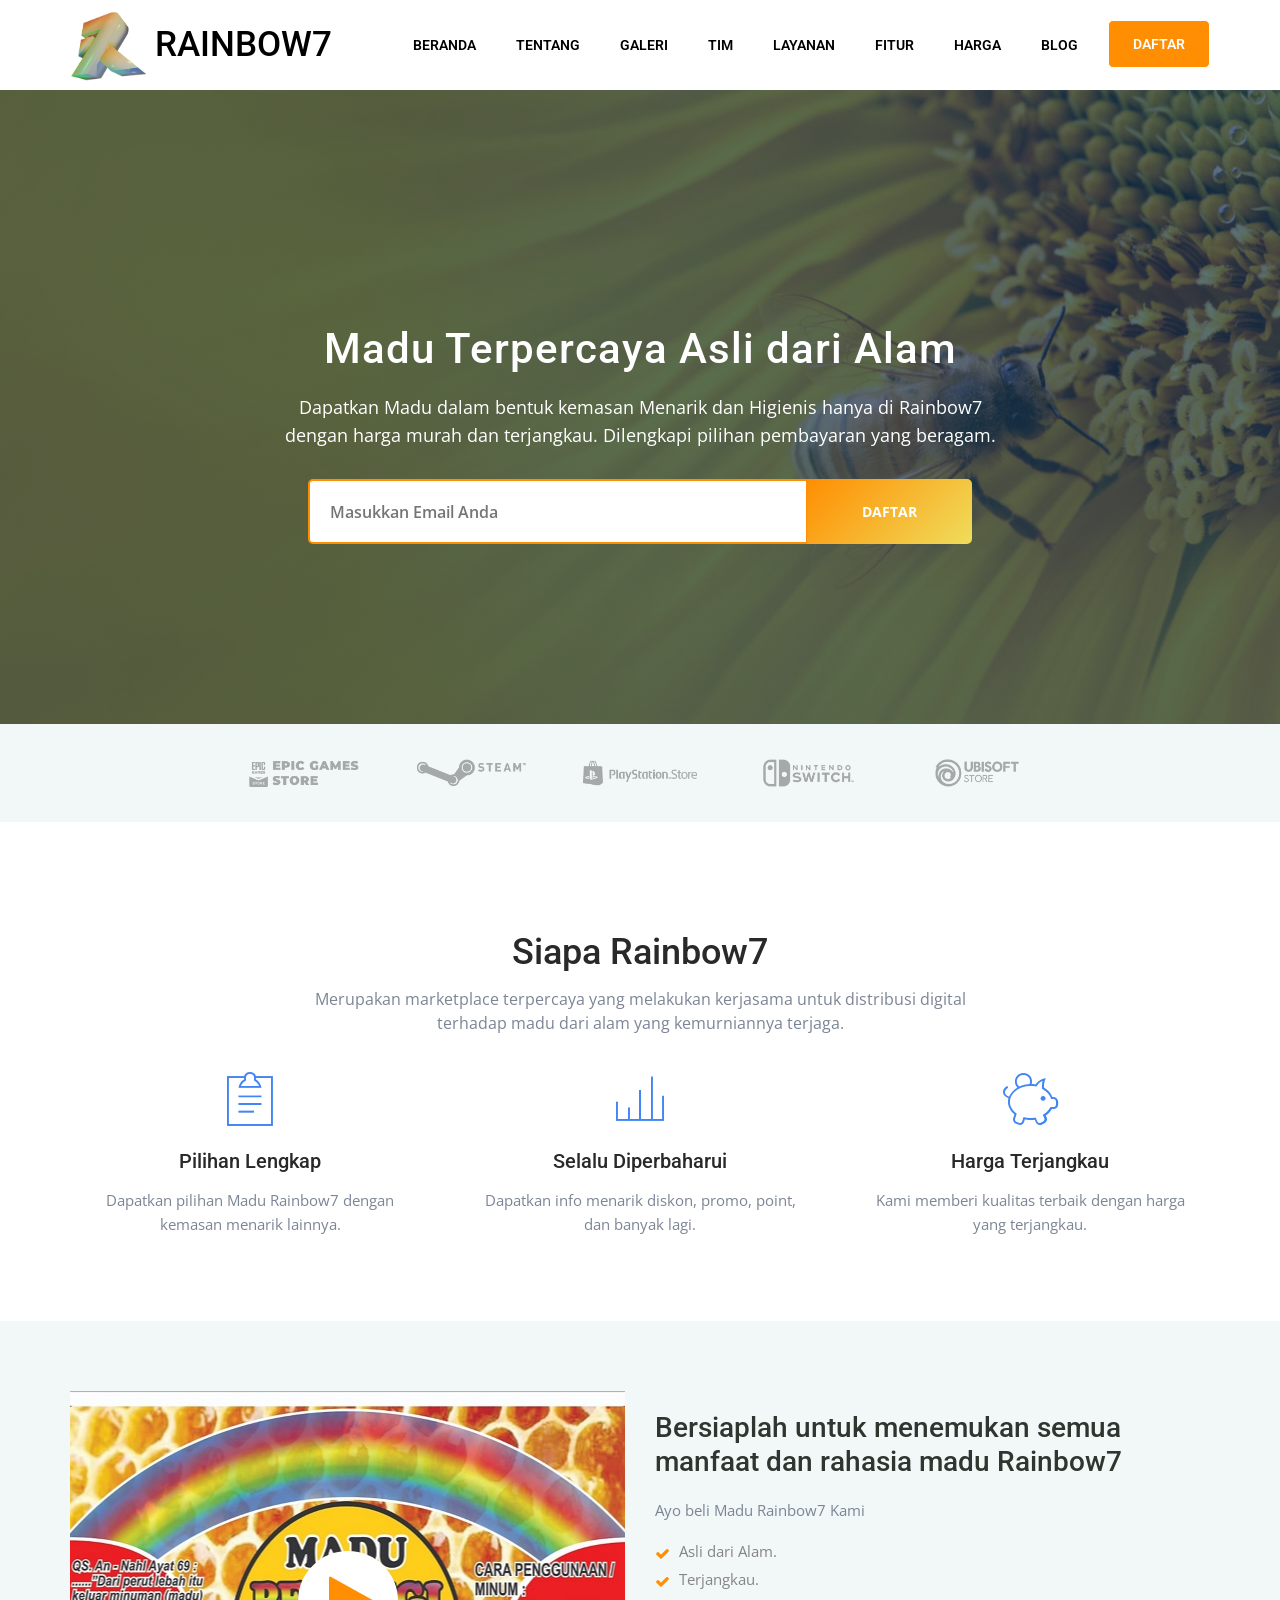
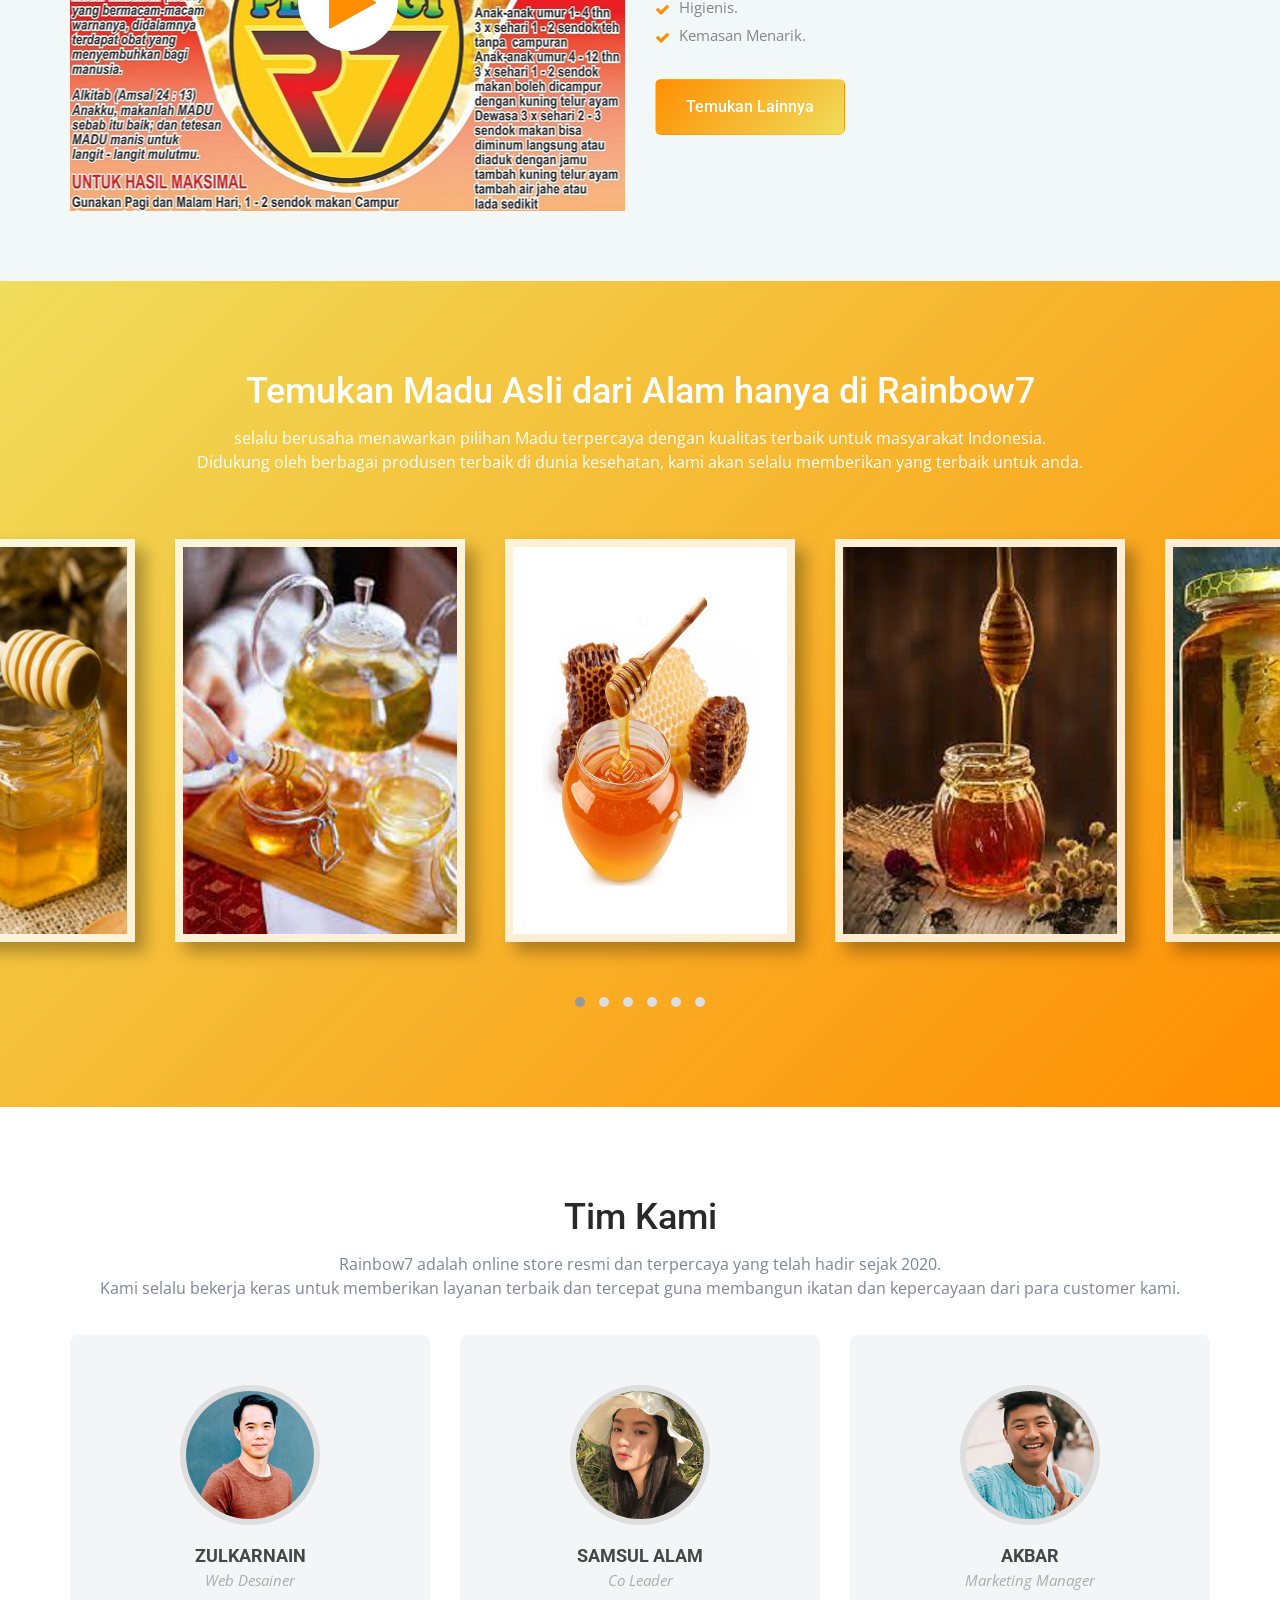
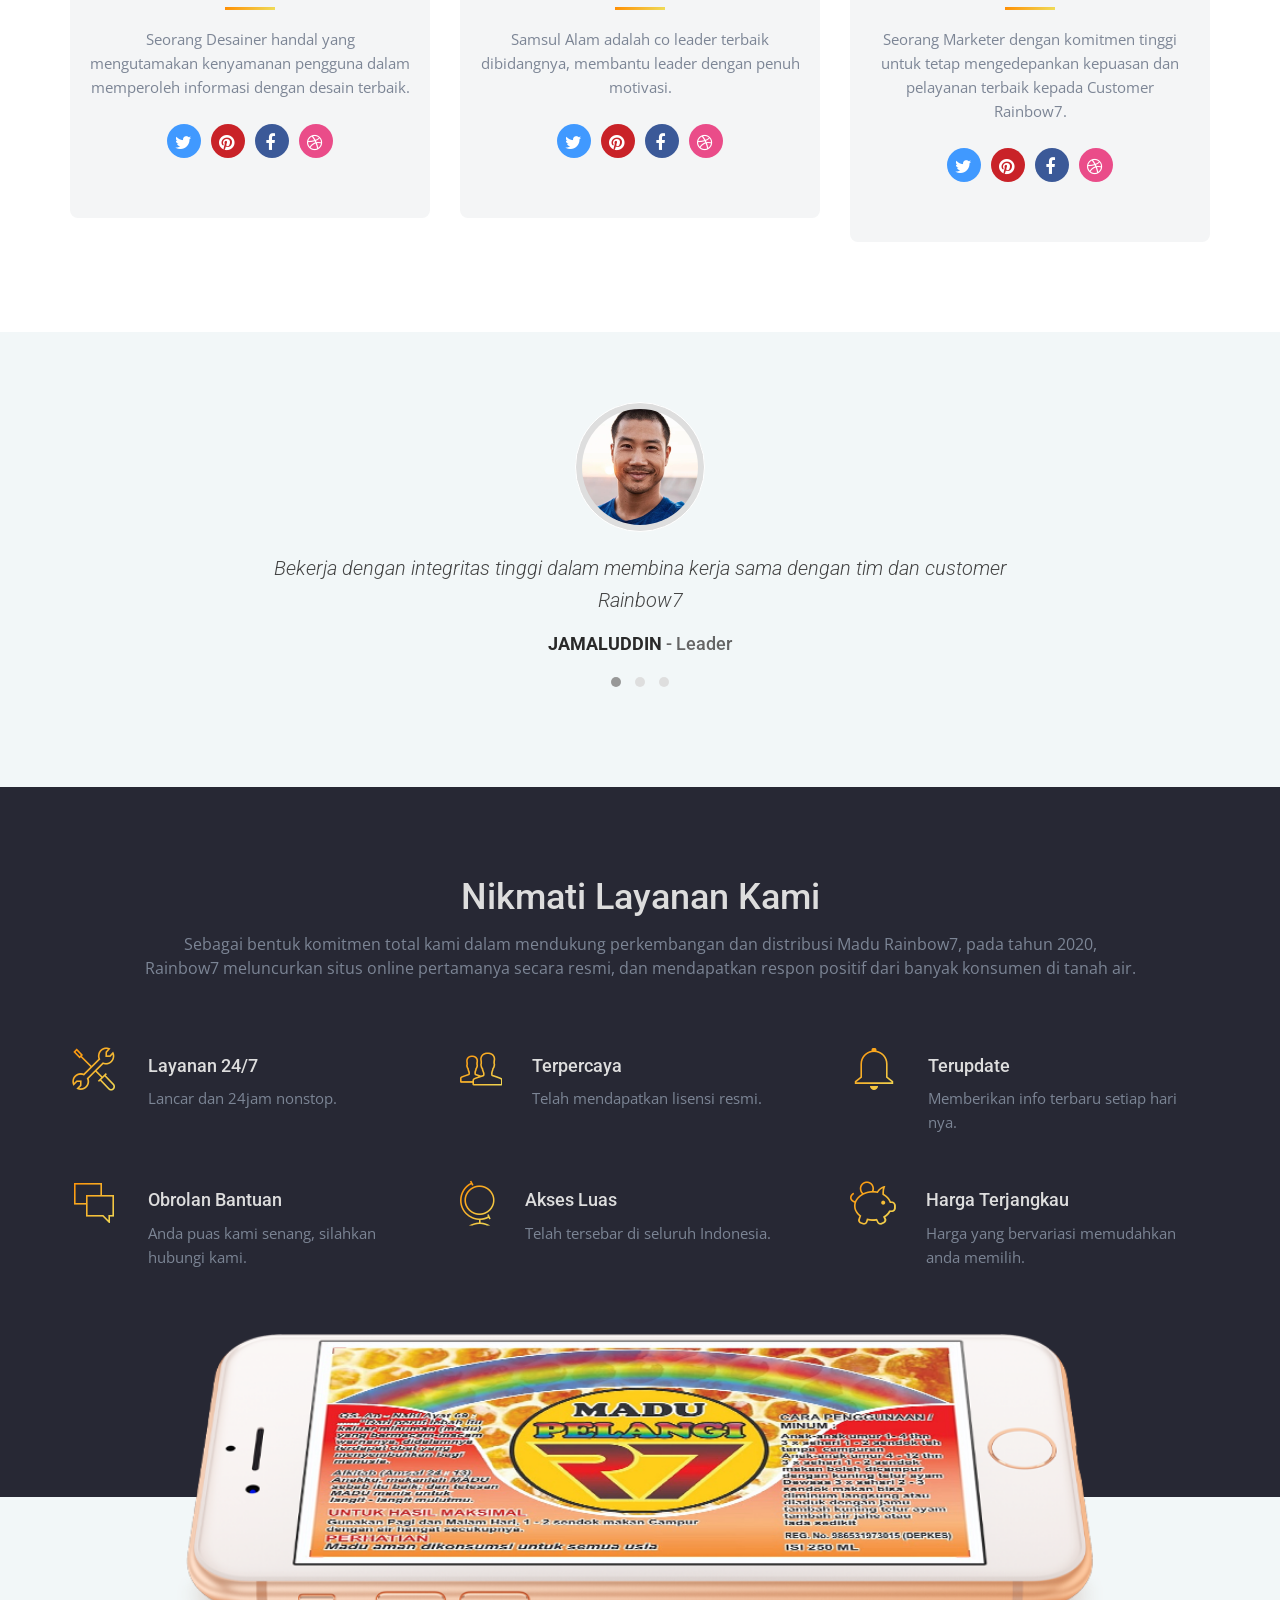
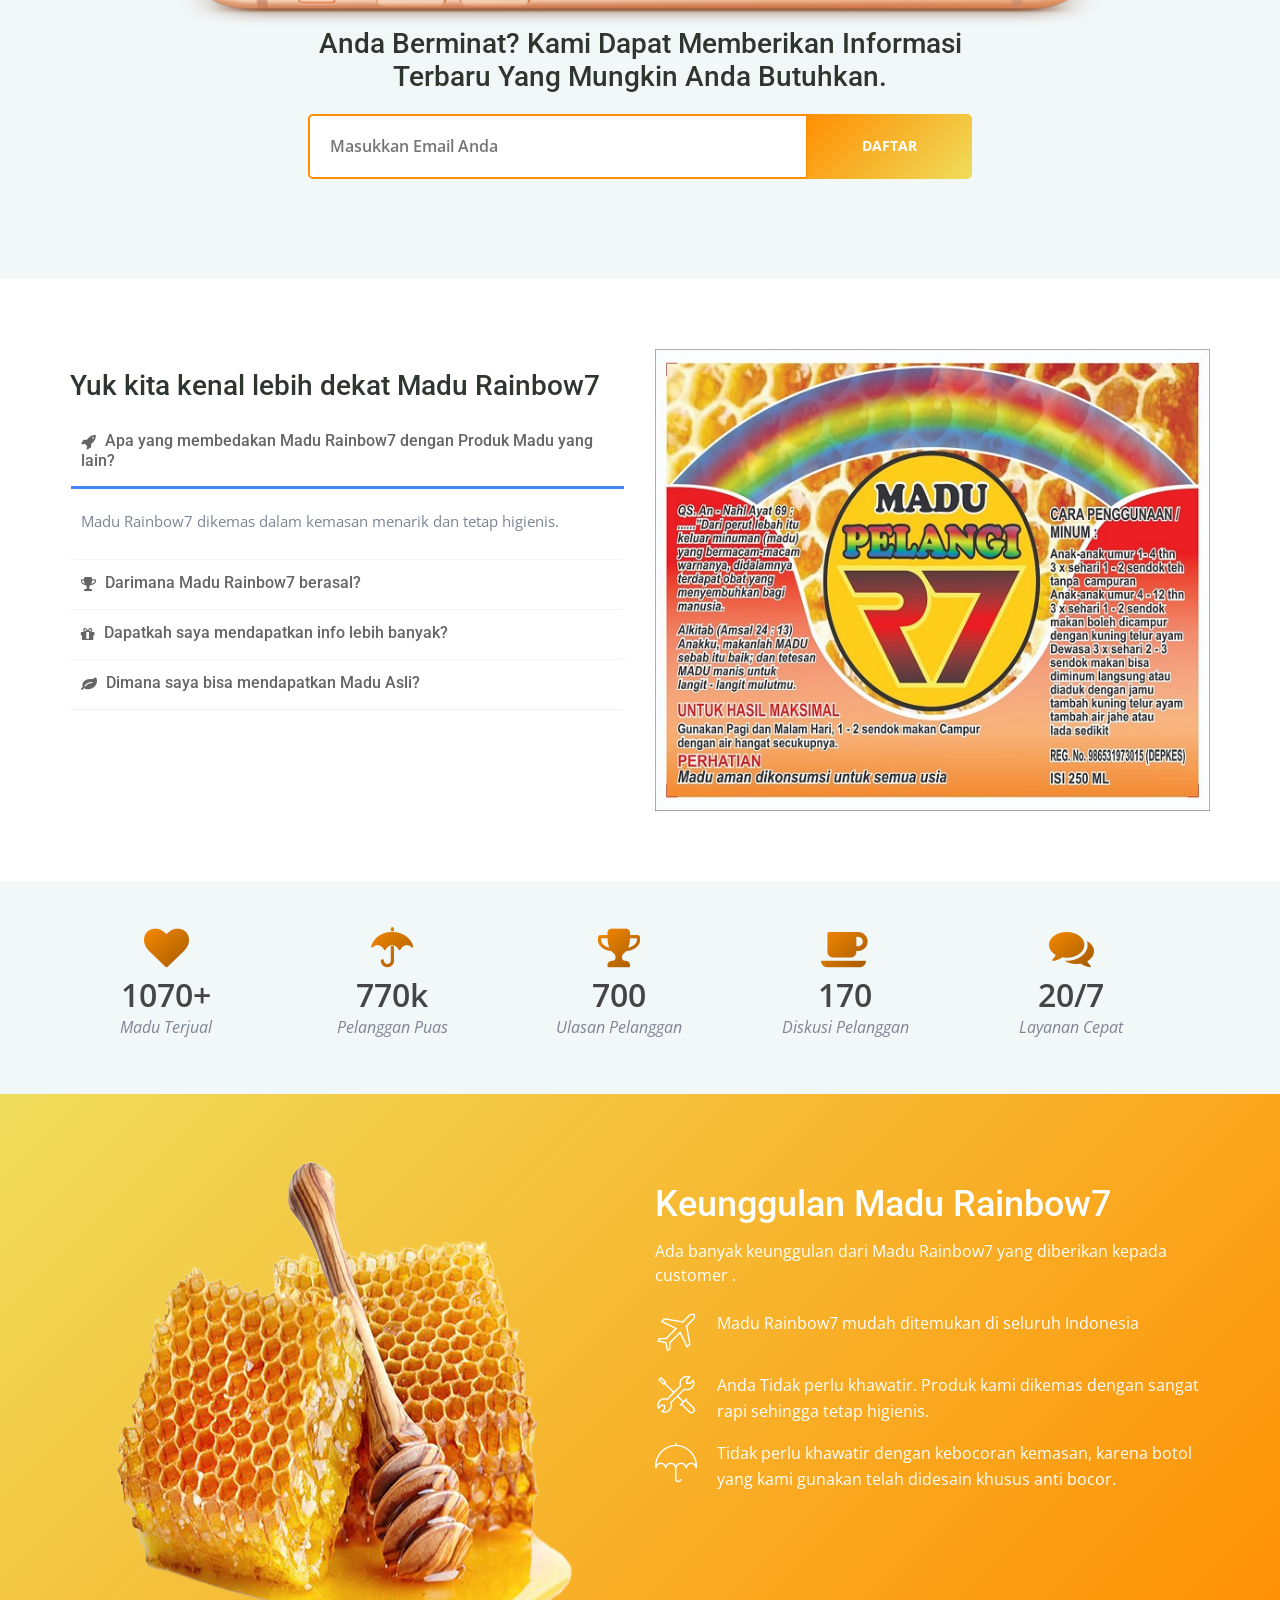
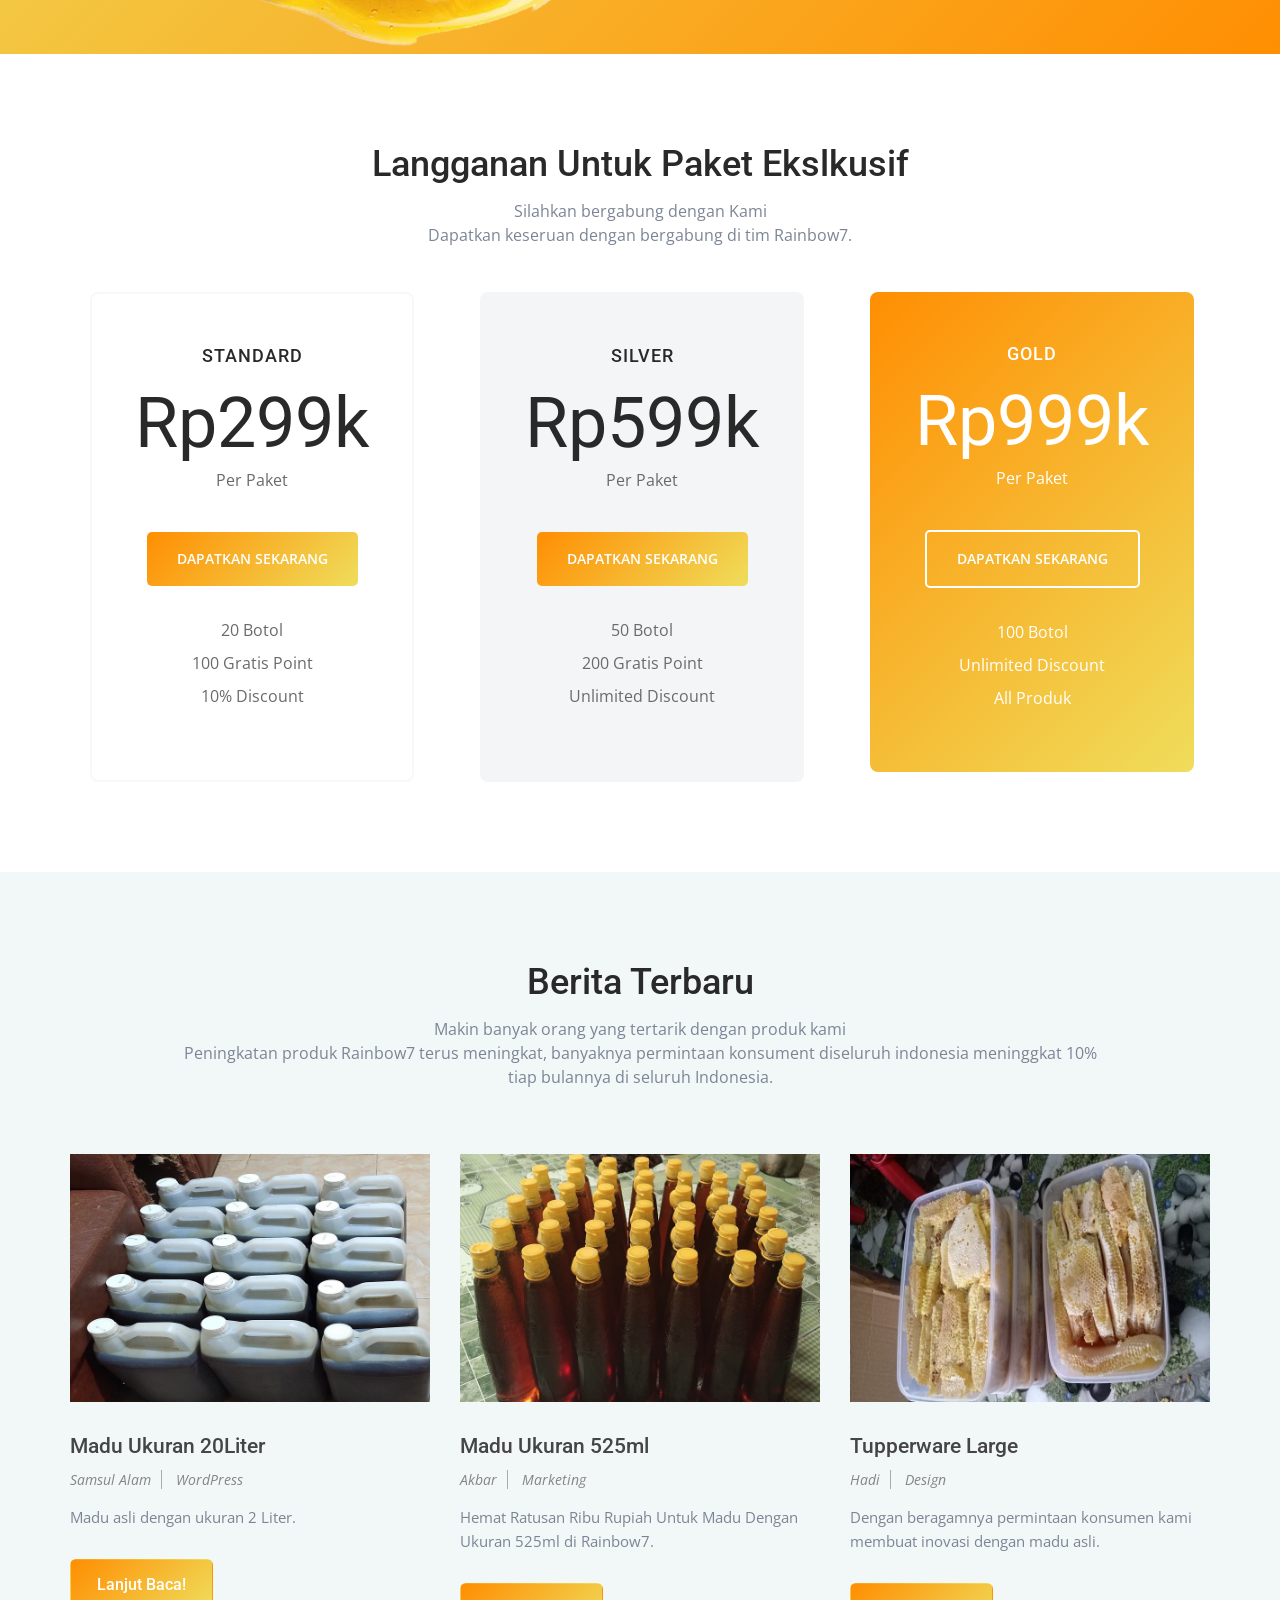
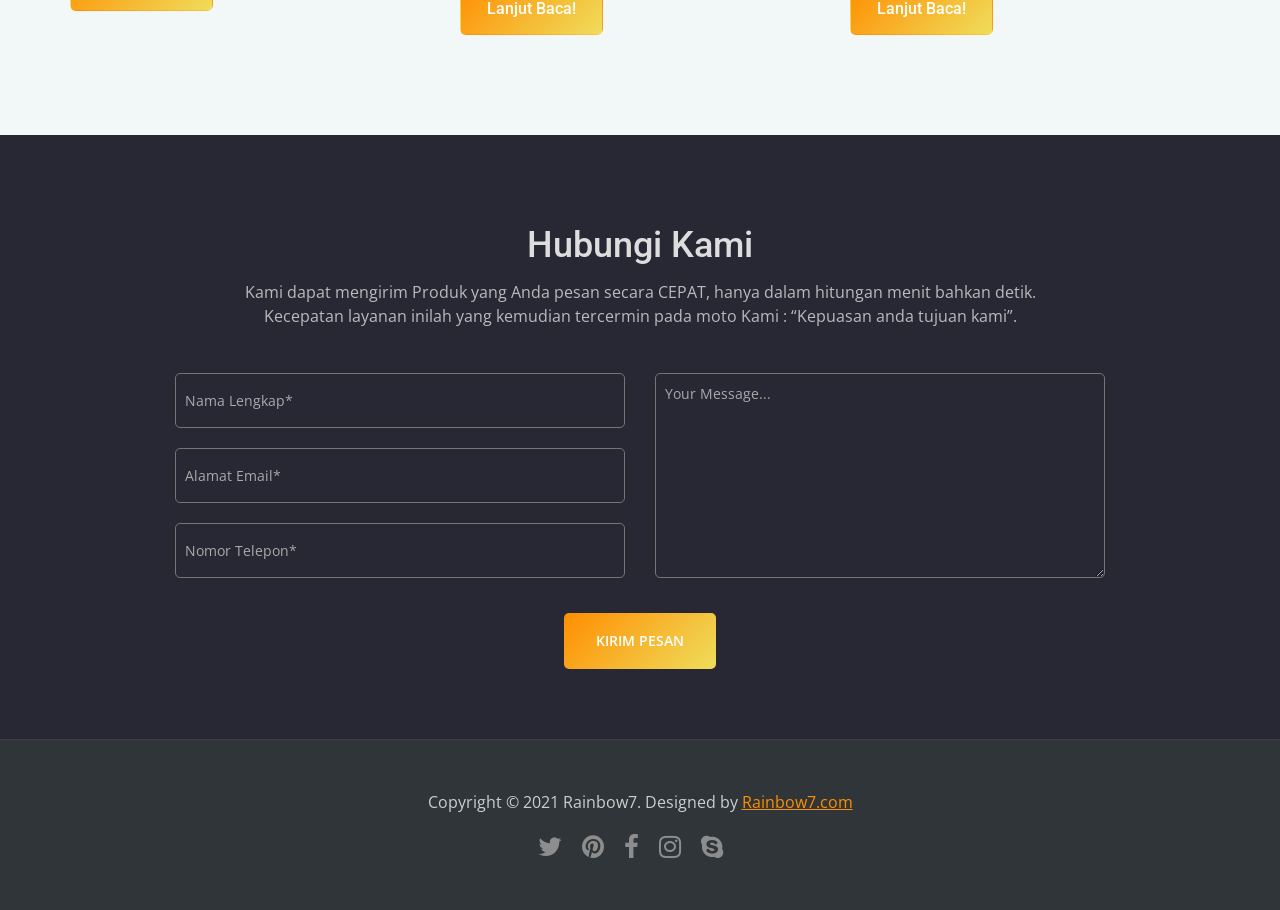
==== index.html @ 1ee15262 "logoR7" ====
<!DOCTYPE html>
<html lang="en">

<head>
	<meta charset="utf-8">
	<meta name="viewport" content="width=device-width, initial-scale=1.0">
	<meta name="keywords" content="">
	<meta name="description" content="">

	<title>RAINBOW 7 - Marketplace Madu Terpercaya</title>

	<!-- Loading Bootstrap -->
	<link href="css/bootstrap.css" rel="stylesheet">

	<!-- Loading Template CSS -->
	<link href="css/style.css" rel="stylesheet">
	<link href="css/animate.css" rel="stylesheet">
	<link href="css/style-magnific-popup.css" rel="stylesheet">

	<!-- Fonts -->
	<link href="https://fonts.googleapis.com/css?family=Open+Sans:300,300i,400,400i,600,600i,700,700i,800,800i"
		rel="stylesheet">
	<link href="https://fonts.googleapis.com/css?family=Roboto:100,100i,300,300i,400,400i,500,500i,700,700i,900,900i"
		rel="stylesheet">

	<!-- Awsome Fonts -->
	<link rel="stylesheet" href="https://cdnjs.cloudflare.com/ajax/libs/font-awesome/4.7.0/css/font-awesome.min.css">
	<link rel="stylesheet" href="css/pe-icon-7-stroke.css">

	<!-- Optional - Adds useful class to manipulate icon font display -->
	<link rel="stylesheet" href="css/helper.css">

	<link rel="stylesheet" href="css/owl.carousel.min.css">
	<link rel="stylesheet" href="css/owl.theme.default.min.css">

	<!-- Font Favicon -->
	<link rel="shortcut icon" href="images/favicon.ico">

	<!-- HTML5 shim, for IE6-8 support of HTML5 elements. All other JS at the end of file. -->
	<!--[if lt IE 9]>
      <script src="js/html5shiv.js"></script>
      <script src="js/respond.min.js"></script>
    <![endif]-->

	<!--headerIncludes-->

</head>

<body>

	<!--begin header -->
	<header class="header">

		<!--begin nav -->
		<nav class="navbar navbar-default navbar-fixed-top">

			<!--begin container -->
			<div class="container">

				<!--begin navbar -->
				<div class="navbar-header">

					<button data-target="#navbar-collapse-02" data-toggle="collapse" class="navbar-toggle"
						type="button">
						<span class="sr-only">Pindah Halaman</span>
						<span class="icon-bar"></span>
						<span class="icon-bar"></span>
						<span class="icon-bar"></span>
					</button>

					<!--logo -->
					</a>
					<img src="/images/LOGO R7jpg.png" class="logo-lg" id="R7">
					<a href="index.html" class="navbar-brand" id="logo">RAINBOW7</a>

				</div>

				<div id="navbar-collapse-02" class="collapse navbar-collapse">

					<ul class="nav navbar-nav navbar-right">

						<li><a href="#home_wrapper">Beranda</a></li>

						<li><a href="#about">Tentang</a></li>

						<li><a href="#gallery">Galeri</a></li>

						<li><a href="#team">Tim</a></li>

						<li><a href="#services">Layanan</a></li>

						<li><a href="#features">Fitur</a></li>

						<li><a href="#pricing">Harga</a></li>

						<li><a href="#blog">Blog</a></li>

						<li><a id="daftar" href="#contact" class="discover-btn">Daftar</a></li>

					</ul>
				</div>
				<!--end navbar -->

			</div>
			<!--end container -->

		</nav>
		<!--end nav -->

	</header>
	<!--end header -->

	<!--begin home section -->
	<section class="home-section" id="home_wrapper">

		<div class="home-section-overlay"></div>

		<!--begin container -->
		<div class="container">

			<!--begin row -->
			<div class="row">

				<!--begin col-md-12-->
				<div class="col-md-12 text-center">

					<h1>Madu Terpercaya Asli dari Alam</h1>

					<p>Dapatkan Madu dalam bentuk kemasan Menarik dan Higienis hanya di Rainbow7<br>
						dengan harga murah dan terjangkau. Dilengkapi pilihan pembayaran yang beragam.</p>

					<!--begin newsletter_form_wrapper -->
					<div class="newsletter_form_wrapper wow fadeIn" data-wow-delay="0.25s">

						<!--begin newsletter_form_box -->
						<div class="newsletter_form_box">

							<!--begin success_box -->
							<p class="newsletter_success_box" style="display:none;">Kami menerima pesan Anda dan Anda
								akan segera mendengar kabar dari kami. Terima kasih!</p>
							<!--end success_box -->

							<!--begin newsletter-form -->
							<form id="newsletter-form" class="newsletter_form" action="newsletter.php" method="post">

								<input id="email_newsletter" class="hero-email-newsletter" type="email" name="nf_email"
									placeholder="Masukkan Email Anda" />

								<input type="submit" value="DAFTAR" id="submit-button-newsletter" />

							</form>
							<!--end newsletter-form -->

						</div>
						<!--end newsletter_form_box -->

					</div>
					<!--end newsletter_form_wrapper -->

				</div>
				<!--end col-md-12-->

			</div>
			<!--end row -->

		</div>
		<!--end container -->

	</section>
	<!--end home section -->

	<!--begin sponsors section -->
	<div class="section-grey sponsors-padding">

		<!--begin container-->
		<div class="container">

			<!--begin row-->
			<div class="row">

				<!--begin col-sm-12-->
				<div class="col-sm-12 sponsors">

					<img src="images/partner2.png" class="sponsor" alt="image">

					<img src="images/partner1.png" class="sponsor" alt="image">

					<img src="images/partner3.png" class="sponsor" alt="image">

					<img src="images/partner4.png" class="sponsor" alt="image">

					<img src="images/partner5.png" class="sponsor" alt="image">

				</div>
				<!--end col-sm-12-->

			</div>
			<!--end row-->

		</div>
		<!--end container-->

	</div>
	<!--end sponsors section -->

	<!--begin section-white -->
	<section class="section-white" id="about">

		<!--begin container -->
		<div class="container">

			<!--begin row -->
			<div class="row">

				<!--begin col-md-12 -->
				<div class="col-md-12 text-center padding-top-20">

					<h2 class="section-title">Siapa Rainbow7</h2>

					<p class="section-subtitle">Merupakan marketplace terpercaya yang melakukan kerjasama untuk
						distribusi digital<br>terhadap madu dari alam yang kemurniannya terjaga.</p>

				</div>
				<!--end col-md-12 -->

				<!--begin col-md-4 -->
				<div class="col-md-4">

					<div class="about-box">

						<i class="pe-7s-note2 hi-icon"></i>

						<h3>Pilihan Lengkap</h3>

						<p>Dapatkan pilihan Madu Rainbow7 dengan kemasan menarik lainnya.</p>

					</div>

				</div>
				<!--end col-md-4 -->

				<!--begin col-md-4 -->
				<div class="col-md-4">

					<div class="about-box">

						<i class="pe-7s-graph3 hi-icon"></i>

						<h3>Selalu Diperbaharui</h3>

						<p>Dapatkan info menarik diskon, promo, point, dan banyak lagi.</p>

					</div>

				</div>
				<!--end col-md-4 -->

				<!--begin col-md-4 -->
				<div class="col-md-4">

					<div class="about-box">

						<i class="pe-7s-piggy hi-icon"></i>

						<h3>Harga Terjangkau</h3>

						<p>Kami memberi kualitas terbaik dengan harga yang terjangkau.</p>

					</div>

				</div>
				<!--end col-md-4 -->

			</div>
			<!--end row -->

		</div>
		<!--end container -->

	</section>
	<!--end section-white -->

	<!--begin section-grey -->
	<section class="section-grey">

		<!--begin container-->
		<div class="container">

			<!--begin row-->
			<div class="row">

				<!--begin col-md-6-->
				<div class="col-md-6">

					<div class="youtube-video-wrapper">

						<!--begin popup-gallery-->
						<div class="popup-gallery">

							<a class="popup4 youtube-video-icon" href="https://www.youtube.com/watch?v=v0KGJAklTks">

								<i class="fa fa-play"></i></a>

						</div>
						<!--end popup-gallery-->

					</div>

				</div>
				<!--end col-sm-6-->

				<!--begin col-md-6-->
				<div class="col-md-6">

					<h3>Bersiaplah untuk menemukan semua manfaat dan rahasia madu Rainbow7</h3>

					<p>Ayo beli Madu Rainbow7 Kami</p>

					<ul class="features-list-dark">

						<li><i class="fa fa-check lyla"></i> Asli dari Alam.</li>

						<li><i class="fa fa-check lyla"></i> Terjangkau.</li>

						<li><i class="fa fa-check lyla"></i> Higienis.</li>

						<li><i class="fa fa-check lyla"></i> Kemasan Menarik.</li>

					</ul>

					<a href="#" class="btn btn-lg btn-blue">Temukan Lainnya</a>

				</div>
				<!--end col-md-6-->

			</div>
			<!--end row-->

		</div>
		<!--end container-->

	</section>
	<!--end section-grey-->

	<!--begin gallery section -->
	<section class="section-gradient" id="gallery">

		<!--begin container -->
		<div class="container-fluid	">

			<!--begin row -->
			<div class="row">

				<!--begin col-md-12 -->
				<div class="col-md-12 text-center">

					<h2 class="section-title white">Temukan Madu Asli dari Alam hanya di Rainbow7</h2>

					<p class="section-subtitle white">selalu berusaha menawarkan pilihan Madu terpercaya dengan kualitas
						terbaik untuk masyarakat Indonesia.<br>
						Didukung oleh berbagai produsen terbaik di dunia kesehatan, kami akan selalu memberikan
						yang terbaik untuk anda.</p>

				</div>
				<!--end col-md-12 -->

				<!--begin col-md-12 -->
				<div class="gallery-item-wrapper padding-top-30">

					<!--begin owl carousel -->
					<div id="owl2" class="owl-carousel owl-theme">

						<img src="images/madu1.jpg" alt="showcase" class="gallery-show">

						<img src="images/madu2.jfif" alt="showcase" class="gallery-show">

						<img src="images/madu3.jfif" alt="showcase" class="gallery-show">

						<img src="images/madu4.jfif" alt="showcase" class="gallery-show">

						<img src="images/madu5.jpg" alt="showcase" class="gallery-show">

						<img src="images/madu6.jfif" alt="showcase" class="gallery-show">

					</div>
					<!--end owl carousel -->

					<!--begin owl-dots -->
					<div class="owl-dots">

						<div class="owl-dot active"><span></span></div>

						<div class="owl-dot"><span></span></div>

						<div class="owl-dot"><span></span></div>

					</div>
					<!--end owl-dots -->

				</div>
				<!--end col-md-12-->

			</div>
			<!--end row -->

		</div>
		<!--end container -->

	</section>
	<!--end section gallery -->

	<!--begin team section -->
	<section class="section-white" id="team">

		<!--begin container-->
		<div class="container">

			<!--begin row-->
			<div class="row">

				<!--begin col-md-12 -->
				<div class="col-md-12 text-center">

					<h2 class="section-title">Tim Kami</h2>

					<p class="section-subtitle">Rainbow7 adalah online store resmi dan terpercaya yang telah hadir sejak
						2020.<br>
						Kami selalu bekerja keras untuk memberikan layanan terbaik dan tercepat guna membangun ikatan
						dan kepercayaan dari para customer kami.</p>

				</div>
				<!--end col-md-12 -->

				<!--begin team-item -->
				<div class="col-sm-6 col-md-4">

					<div class="team-item">

						<img src="images/people-1.png" class="team-img" alt="pic">

						<h3>ZULKARNAIN</h3>

						<div class="team-info">
							<p>Web Desainer</p>
						</div>

						<p>Seorang Desainer handal yang mengutamakan kenyamanan pengguna dalam memperoleh informasi
							dengan desain terbaik.</p>

						<ul class="team-icon">

							<li><a href="#" class="twitter"><i class="fa fa-twitter"></i></a></li>

							<li><a href="#" class="pinterest"><i class="fa fa-pinterest"></i></a></li>

							<li><a href="#" class="facebook"><i class="fa fa-facebook"></i></a></li>

							<li><a href="#" class="dribble"><i class="fa fa-dribbble"></i></a></li>

						</ul>

					</div>

				</div>
				<!--end team-item -->

				<!--begin team-item -->
				<div class="col-sm-6 col-md-4">

					<div class="team-item">

						<img src="images/people-2.png" class="team-img" alt="pic">

						<h3>SAMSUL ALAM</h3>

						<div class="team-info">
							<p>Co Leader</p>
						</div>

						<p>Samsul Alam adalah co leader terbaik dibidangnya, membantu leader dengan penuh motivasi.</p>

						<ul class="team-icon">

							<li><a href="#" class="twitter"><i class="fa fa-twitter"></i></a></li>

							<li><a href="#" class="pinterest"><i class="fa fa-pinterest"></i></a></li>

							<li><a href="#" class="facebook"><i class="fa fa-facebook"></i></a></li>

							<li><a href="#" class="dribble"><i class="fa fa-dribbble"></i></a></li>

						</ul>

					</div>

				</div>
				<!--end team-item -->

				<!--begin team-item -->
				<div class="col-sm-6 col-md-4">

					<div class="team-item">

						<img src="images/people-3.png" class="team-img" alt="pic">

						<h3>Akbar</h3>

						<div class="team-info">
							<p>Marketing Manager</p>
						</div>

						<p>Seorang Marketer dengan komitmen tinggi untuk tetap mengedepankan kepuasan dan pelayanan
							terbaik kepada Customer Rainbow7.</p>

						<ul class="team-icon">

							<li><a href="#" class="twitter"><i class="fa fa-twitter"></i></a></li>

							<li><a href="#" class="pinterest"><i class="fa fa-pinterest"></i></a></li>

							<li><a href="#" class="facebook"><i class="fa fa-facebook"></i></a></li>

							<li><a href="#" class="dribble"><i class="fa fa-dribbble"></i></a></li>

						</ul>

					</div>

				</div>
				<!--end team-item -->

			</div>
			<!--end row-->

		</div>
		<!--end container-->

	</section>
	<!--end team section -->

	<!--begin testimonials section -->
	<section class="section-grey">

		<!--begin container -->
		<div class="container">

			<!--begin row -->
			<div class="row">

				<!--begin col-md-10 -->
				<div class="col-md-8 col-md-offset-2">

					<!--begin owl carousel -->
					<div id="owl1" class="owl-carousel owl-theme">

						<div class="testim-inner">

							<img src="images/people-4.png" alt="testimonials" class="testim-img">

							<p>Bekerja dengan integritas tinggi dalam membina kerja sama dengan tim dan customer
								Rainbow7
							</p>

							<h6>JAMALUDDIN<span class="job-text"> - Leader</span></h6>

						</div>

						<div class="testim-inner">

							<img src="images/people-5.png" alt="testimonials" class="testim-img">

							<p>Kreator dari seluruh desainer, memberikan inovasi tak terhingga.</p>

							<h6>Syuaib<span class="job-text"> - Magazine Editor</span></h6>

						</div>

						<div class="testim-inner">

							<img src="images/people-6.png" alt="testimonials" class="testim-img">

							<p>Desainer kreatif yang membuat anda menikmati arti sebuah karya seni.</p>

							<h6>Hadi<span class="job-text"> - App Magazine Editor</span></h6>

						</div>

					</div>
					<!--end owl carousel -->

					<!--begin owl carousel -->
					<div class="owl-dots">

						<div class="owl-dot active"><span></span></div>

						<div class="owl-dot"><span></span></div>

						<div class="owl-dot"><span></span></div>

					</div>
					<!--end owl carousel -->

				</div>
				<!--end-col-md-10 -->

			</div>
			<!--end row -->

		</div>
		<!--end container -->

	</section>
	<!--end testimonials section -->

	<!--begin services section -->
	<section class="section-dark" id="services">

		<!--begin container -->
		<div class="container">

			<!--begin row -->
			<div class="row">

				<!--begin col-md-12-->
				<div class="col-md-12 text-center padding-bottom-40">

					<h2 class="section-title grey">Nikmati Layanan Kami</h2>

					<p class="section-subtitle">Sebagai bentuk komitmen total kami dalam mendukung perkembangan dan
						distribusi Madu Rainbow7, pada tahun 2020,<br>
						Rainbow7 meluncurkan situs online pertamanya secara resmi, dan mendapatkan respon positif dari
						banyak konsumen di tanah air.</p>

				</div>
				<!--end col-md-12 -->

				<!--begin col-md-4-->
				<div class="col-md-4">

					<div class="feature-box">

						<i class="pe-7s-tools"></i>

						<div class="feature-box-text">

							<h4>Layanan 24/7</h4>

							<p>Lancar dan 24jam nonstop.</p>

						</div>

					</div>
				</div>
				<!--end col-md-4 -->

				<!--begin col-md-4-->
				<div class="col-md-4">

					<div class="feature-box">

						<i class="pe-7s-users"></i>

						<div class="feature-box-text">

							<h4>Terpercaya</h4>

							<p>Telah mendapatkan lisensi resmi.</p>

						</div>

					</div>
				</div>
				<!--end col-md-4 -->

				<!--begin col-md 4-->
				<div class="col-md-4">

					<div class="feature-box">

						<i class="pe-7s-bell"></i>

						<div class="feature-box-text">

							<h4>Terupdate</h4>

							<p>Memberikan info terbaru setiap hari nya.</p>

						</div>

					</div>
				</div>
				<!--end col-md-4 -->

				<!--begin col-md-4-->
				<div class="col-md-4">

					<div class="feature-box">

						<i class="pe-7s-chat"></i>

						<div class="feature-box-text">

							<h4>Obrolan Bantuan</h4>

							<p>Anda puas kami senang, silahkan hubungi kami.</p>

						</div>

					</div>
				</div>
				<!--end col-md-4 -->

				<!--begin col-md-4-->
				<div class="col-md-4">

					<div class="feature-box">

						<i class="pe-7s-world"></i>

						<div class="feature-box-text">

							<h4>Akses Luas</h4>

							<p>Telah tersebar di seluruh Indonesia.</p>

						</div>

					</div>
				</div>
				<!--end col-md-4 -->

				<!--begin col-md-4-->
				<div class="col-md-4">

					<div class="feature-box">

						<i class="pe-7s-piggy"></i>

						<div class="feature-box-text">

							<h4>Harga Terjangkau</h4>

							<p>Harga yang bervariasi memudahkan anda memilih.</p>

						</div>

					</div>
				</div>
				<!--end col-md-4 -->

			</div>
			<!--end row -->

			<!--begin iphone image -->
			<img src="images/iphone-12mini.png" alt="home-iphone" class="extra-image width-100 wow fadeInUp"
				data-wow-delay="0.25s">
			<!--end iphone image -->

		</div>
		<!--end container -->

	</section>
	<!--end services section -->

	<!--begin newsletter section -->
	<section class="section-grey">

		<!--begin container -->
		<div class="container">

			<!--begin row -->
			<div class="row">

				<!--begin col-md-12 -->
				<div class="col-md-12 text-center padding-top-40">

					<h3>Anda Berminat? Kami Dapat Memberikan Informasi<br>
						Terbaru Yang Mungkin Anda Butuhkan.</h3>

				</div>
				<!--end col-md-12 -->

				<!--begin col-md-12-->
				<div class="col-md-12">

					<!--begin newsletter_form_wrapper -->
					<div class="newsletter_form_wrapper wow fadeIn" data-wow-delay="0.25s">

						<!--begin newsletter_form_box -->
						<div class="newsletter_form_box">

							<!--begin success_box -->
							<p class="newsletter_success_box" style="display:none;">Kami menerima pesan Anda dan Anda
								akan segera mendengar kabar dari kami. Terima kasih!</p>
							<!--end success_box -->

							<!--begin newsletter-form -->
							<form id="newsletter-form" class="newsletter_form" action="newsletter.php" method="post">

								<input id="email_newsletter" type="email" name="nf_email"
									placeholder="Masukkan Email Anda" />

								<input type="submit" value="DAFTAR" id="submit-button-newsletter" />

							</form>
							<!--end newsletter-form -->

						</div>
						<!--end newsletter_form_box -->

					</div>
					<!--end newsletter_form_wrapper -->

				</div>
				<!--end col-md-12 -->

			</div>
			<!--end row -->

		</div>
		<!--end container -->

	</section>
	<!--end newsletter section -->

	<!--begin features section -->
	<section class="section-white" id="features">

		<!--begin container-->
		<div class="container">

			<!--begin row-->
			<div class="row">

				<!--begin col-md-6-->
				<div class="col-md-6">

					<h3>Yuk kita kenal lebih dekat Madu Rainbow7</h3>

					<div class="panel-wrapper">

						<div class="panel-group" id="accordion" role="tablist" aria-multiselectable="true">

							<div class="panel panel-default">

								<div class="panel-heading" role="tab" id="headingOne">

									<h4 class="panel-title">

										<a role="button" data-toggle="collapse" data-parent="#accordion"
											href="#collapseOne" aria-expanded="true" aria-controls="collapseOne">
											<i class="fa fa-rocket panel-icon"></i> Apa yang membedakan Madu Rainbow7
											dengan Produk Madu yang lain?

										</a>

									</h4>

								</div>

								<div id="collapseOne" class="panel-collapse collapse in" role="tabpanel"
									aria-labelledby="headingOne">

									<div class="panel-body">

										<p>Madu Rainbow7 dikemas dalam kemasan menarik dan tetap higienis.</p>

									</div>

								</div>

							</div>

							<div class="panel panel-default">

								<div class="panel-heading" role="tab" id="headingTwo">

									<h4 class="panel-title">

										<a class="collapsed" role="button" data-toggle="collapse"
											data-parent="#accordion" href="#collapseTwo" aria-expanded="false"
											aria-controls="collapseTwo">
											<i class="fa fa-trophy panel-icon"></i> Darimana Madu Rainbow7 berasal?

										</a>

									</h4>

								</div>

								<div id="collapseTwo" class="panel-collapse collapse" role="tabpanel"
									aria-labelledby="headingTwo">

									<div class="panel-body">

										<p>Madu Rainbow7 merupakan madu asli dari alam.</p>

									</div>

								</div>

							</div>

							<div class="panel panel-default">

								<div class="panel-heading" role="tab" id="headingThree">

									<h4 class="panel-title">

										<a class="collapsed" role="button" data-toggle="collapse"
											data-parent="#accordion" href="#collapseThree" aria-expanded="false"
											aria-controls="collapseThree">
											<i class="fa fa-gift panel-icon"></i> Dapatkah saya mendapatkan info
											lebih banyak?
										</a>

									</h4>

								</div>

								<div id="collapseThree" class="panel-collapse collapse" role="tabpanel"
									aria-labelledby="headingThree">

									<div class="panel-body">

										<p>Tentu. Silahkan hubungi kami</p>

									</div>

								</div>

							</div>

							<div class="panel panel-default">

								<div class="panel-heading" role="tab" id="headingFour">

									<h4 class="panel-title">

										<a class="collapsed" role="button" data-toggle="collapse"
											data-parent="#accordion" href="#collapseFour" aria-expanded="false"
											aria-controls="collapseFour">
											<i class="fa fa-leaf panel-icon"></i> Dimana saya bisa mendapatkan Madu
											Asli?

										</a>

									</h4>

								</div>

								<div id="collapseFour" class="panel-collapse collapse" role="tabpanel"
									aria-labelledby="headingFour">

									<div class="panel-body">

										<p>Yah tentu di Rainbow7.</p>

									</div>

								</div>

							</div>

						</div>

					</div>

				</div>
				<!--end col-md-6-->

				<!--begin col-md-6-->
				<div class="col-md-6">

					<img src="images/video.png" alt="app-image" class="width-100">

				</div>
				<!--end col-sm-6-->

			</div>
			<!--end row-->

		</div>
		<!--end container-->

	</section>
	<!--end features section -->

	<!--begin fun-facts section -->
	<section class="section-grey small-paddings">

		<!--begin container -->
		<div class="container">

			<!--begin row-->
			<div class="row">

				<!--begin fun-facts-box -->
				<div class="fun-facts-box text-center wow fadeIn" data-wow-delay="0.15s">

					<i class="fa fa-heart"></i>

					<p class="fun-facts-title"><span class="facts-numbers">1070+</span><br>Madu Terjual</p>

				</div>
				<!--end fun-facts-box -->

				<!--begin fun-facts-box -->
				<div class="fun-facts-box text-center wow fadeIn" data-wow-delay="0.3s">

					<i class="fa fa-umbrella"></i>

					<p class="fun-facts-title"><span class="facts-numbers">770k</span><br>Pelanggan Puas</p>

				</div>
				<!--end fun-facts-box -->

				<!--begin fun-facts-box -->
				<div class="fun-facts-box text-center wow fadeIn" data-wow-delay="0.45s">

					<i class="fa fa-trophy"></i>

					<p class="fun-facts-title"><span class="facts-numbers">700</span><br>Ulasan Pelanggan</p>

				</div>
				<!--end fun-facts-box -->

				<!--begin fun-facts-box -->
				<div class="fun-facts-box text-center wow fadeIn" data-wow-delay="0.6s">

					<i class="fa fa-coffee"></i>

					<p class="fun-facts-title"><span class="facts-numbers">170</span><br>Diskusi Pelanggan</p>

				</div>
				<!--end fun-facts-box -->

				<!--begin fun-facts-box -->
				<div class="fun-facts-box text-center wow fadeIn" data-wow-delay="0.75s">

					<i class="fa fa-comments"></i>

					<p class="fun-facts-title"><span class="facts-numbers">20/7</span><br>Layanan Cepat</p>

				</div>
				<!--end fun-facts-box -->

			</div>
			<!--end row-->

		</div>
		<!--end container -->

	</section>
	<!--end fun-facts section -->

	<!--begin section-gradient -->
	<section class="section-gradient padding-top-50 no-padding-bottom">

		<!--begin container -->
		<div class="container	">

			<!--begin row -->
			<div class="row">

				<!--begin col-md-6 -->
				<div class="col-md-6">

					<img src="images/madu.png" alt="img" class="width-100 wow fadeInUp" data-wow-delay="0.25s">

				</div>
				<!--end col-md-6 -->

				<!--begin col-md-6 -->
				<div class="col-md-6">

					<h2 class="section-title white padding-top-20">Keunggulan Madu Rainbow7</h2>

					<p class="section-subtitle white">Ada banyak keunggulan dari Madu Rainbow7 yang diberikan kepada
						customer
						.</p>

					<ul class="features-list-hero">

						<li class="wow fadeIn" data-wow-delay="0.5s">
							<i class="pe-7s-plane"></i>
							Madu Rainbow7 mudah ditemukan di seluruh Indonesia

						</li>

						<li class="wow fadeIn" data-wow-delay="0.75s">
							<i class="pe-7s-tools hi-icon"></i>
							Anda Tidak perlu khawatir. Produk kami dikemas dengan sangat rapi sehingga tetap higienis.

						</li>

						<li class="wow fadeIn" data-wow-delay="1s">
							<i class="pe-7s-umbrella hi-icon"></i>
							Tidak perlu khawatir dengan kebocoran kemasan, karena botol yang kami gunakan telah didesain
							khusus anti bocor.
						</li>

						<li class="wow fadeIn" data-wow-delay="1.25s">
							<i class="pe-7s-like hi-icon"></i>
							Madu Rainbow7 murni dari alam dan tidak mengandung bahan kimia

						</li>

					</ul>

				</div>
				<!--end col-md-6 -->

			</div>
			<!--end row -->

		</div>
		<!--end container -->

	</section>
	<!--end section-gradient -->

	<!--begin pricing section -->
	<section class="section-white" id="pricing">

		<!--begin container -->
		<div class="container">

			<!--begin row -->
			<div class="row">

				<!--begin col-md-12 -->
				<div class="col-md-12 text-center padding-bottom-30">

					<h2 class="section-title">Langganan Untuk Paket Ekslkusif</h2>

					<p class="section-subtitle">Silahkan bergabung dengan Kami<br>Dapatkan keseruan dengan bergabung di
						tim Rainbow7.</p>

				</div>
				<!--end col-md-12 -->

				<!--begin col-md-4-->
				<div class="col-md-4 col-sm-4">

					<div class="price-box-white">

						<ul class="pricing-list">

							<li class="price-title">STANDARD</li>

							<li class="price-value">Rp299k</li>

							<li class="price-subtitle">Per Paket</li>

							<li class="price-tag"><a href="#">DAPATKAN SEKARANG</a></li>

							<li class="price-text">20 Botol</li>

							<li class="price-text">100 Gratis Point</li>

							<li class="price-text">10% Discount</li>

						</ul>

					</div>

				</div>
				<!--end col-md-4 -->

				<!--begin col-md-4 -->
				<div class="col-md-4 col-sm-4">

					<div class="price-box-grey">

						<ul class="pricing-list">

							<li class="price-title">SILVER</li>

							<li class="price-value">Rp599k</li>

							<li class="price-subtitle">Per Paket</li>

							<li class="price-tag"><a href="#">DAPATKAN SEKARANG</a></li>

							<li class="price-text">50 Botol</li>

							<li class="price-text">200 Gratis Point</li>

							<li class="price-text">Unlimited Discount</li>

						</ul>

					</div>

				</div>
				<!--end col-md-4 -->

				<!--begin col-md-4 -->
				<div class="col-md-4 col-sm-4">

					<div class="price-box-blue">

						<ul class="pricing-list">

							<li class="price-title white-text">GOLD</li>

							<li class="price-value white-text">Rp999k</li>

							<li class="price-subtitle white-text">Per Paket</li>

							<li class="price-tag"><a href="#">DAPATKAN SEKARANG</a></li>

							<li class="price-text white-text">100 Botol</li>

							<li class="price-text white-text">Unlimited Discount</li>

							<li class="price-text white-text">All Produk</li>

						</ul>

					</div>

				</div>
				<!--end col-md-4 -->

			</div>
			<!--end row -->

		</div>
		<!--end container -->

	</section>
	<!--end pricing section -->

	<!--begin blog -->
	<section class="section-grey" id="blog">

		<!--begin container-->
		<div class="container">

			<!--begin row-->
			<div class="row margin-bottom-50">

				<!--begin col-md-12-->
				<div class="col-md-10 col-md-offset-1 text-center">
					<h2 class="section-title">Berita Terbaru</h2>

					<div class="separator_wrapper">
						<i class="icon icon-star-two blue"></i>
					</div>

					<p class="section-subtitle">Makin banyak orang yang tertarik dengan produk kami<br>Peningkatan
						produk Rainbow7 terus meningkat, banyaknya permintaan konsument diseluruh indonesia meninggkat
						10% tiap bulannya di seluruh Indonesia.</p>
				</div>
				<!--end col-md-12-->

			</div>
			<!--end row-->

			<!--begin row-->
			<div class="row">

				<!--begin col-sm-4 -->
				<div class="col-sm-4">

					<!--begin blog-item -->
					<div class="blog-item">

						<!--begin popup image -->
						<div class="popup-wrapper">
							<div class="popup-gallery">
								<a href="#"><img src="images/2liter.jpeg" class="width-100" alt="pic"><span
										class="eye-wrapper2"><i class="icon icon-link eye-icon"></i></span></a>
							</div>
						</div>
						<!--begin popup image -->

						<!--begin blog-item_inner -->
						<div class="blog-item-inner">

							<h3 class="blog-title"><a href="#">Madu Ukuran 20Liter</a></h3>

							<a href="#" class="blog-icons"><i class="icon icon-user"></i>Samsul Alam</a>

							<a href="#" class="blog-icons last"><i class="icon icon-tags"></i> WordPress</a>

							<p>Madu asli dengan ukuran 2 Liter.</p>

							<a href="#" class="btn btn-lg btn-blue small">Lanjut Baca!</a>

						</div>
						<!--end blog-item-inner -->

					</div>
					<!--end blog-item -->

				</div>
				<!--end col-sm-4-->

				<!--begin col-sm-4 -->
				<div class="col-sm-4">

					<!--begin blog-item -->
					<div class="blog-item">

						<!--begin popup image -->
						<div class="popup-wrapper">
							<div class="popup-gallery">
								<a href="#"><img src="images/525ml.jpeg" class="width-100" alt="pic"><span
										class="eye-wrapper2"><i class="icon icon-link eye-icon"></i></span></a>
							</div>
						</div>
						<!--begin popup image -->

						<!--begin blog-item_inner -->
						<div class="blog-item-inner">

							<h3 class="blog-title"><a href="#">Madu Ukuran 525ml</a></h3>

							<a href="#" class="blog-icons"><i class="icon icon-user"></i> Akbar</a>

							<a href="#" class="blog-icons last"><i class="icon icon-tags"></i> Marketing</a>

							<p>Hemat Ratusan Ribu Rupiah Untuk Madu Dengan Ukuran 525ml di Rainbow7.</p>

							<a href="#" class="btn btn-lg btn-blue small">Lanjut Baca!</a>

						</div>
						<!--end blog-item-inner -->

					</div>
					<!--end blog-item -->

				</div>
				<!--end col-sm-4-->

				<!--begin col-sm-4 -->
				<div class="col-sm-4">

					<!--begin blog-item -->
					<div class="blog-item">

						<!--begin popup image -->
						<div class="popup-wrapper">
							<div class="popup-gallery">
								<a href="#"><img src="images/2tempat.jpeg" class="width-100" alt="pic"><span
										class="eye-wrapper2"><i class="icon icon-link eye-icon"></i></span></a>
							</div>
						</div>
						<!--begin popup image -->

						<!--begin blog-item_inner -->
						<div class="blog-item-inner">

							<h3 class="blog-title"><a href="#">Tupperware Large</a></h3>

							<a href="#" class="blog-icons"><i class="icon icon-user"></i> Hadi</a>

							<a href="#" class="blog-icons last"><i class="icon icon-tags"></i> Design</a>

							<p>Dengan beragamnya permintaan konsumen kami membuat inovasi dengan madu asli.</p>

							<a href="#" class="btn btn-lg btn-blue small">Lanjut Baca!</a>

						</div>
						<!--end blog-item-inner -->

					</div>
					<!--end blog-item -->

				</div>
				<!--end col-sm-4-->

			</div>
			<!--end row-->

		</div>
		<!--end container-->

	</section>
	<!--end blog -->

	<!--begin contact -->
	<section class="section-dark" id="contact">

		<!--begin container-->
		<div class="container">

			<!--begin row-->
			<div class="row">

				<!--begin col-md-10 -->
				<div class="col-md-10 col-md-offset-1 text-center margin-bottom-30">

					<h2 class="section-title grey">Hubungi Kami</h2>

					<p class="section-subtitle grey">Kami dapat mengirim Produk yang Anda pesan secara CEPAT, hanya
						dalam hitungan menit bahkan detik.<br>
						Kecepatan layanan inilah yang kemudian tercermin pada moto Kami : “Kepuasan anda tujuan kami”.
					</p>

				</div>
				<!--end col-md-10 -->

			</div>
			<!--end row-->

			<!--begin row-->
			<div class="row margin-20">

				<!--begin success message -->
				<p class="contact_success_box" style="display:none;">Kami menerima pesan Anda dan Anda akan segera
					mendengar kabar dari kami. Terima kasih!</p>
				<!--end success message -->

				<!--begin contact form -->
				<form id="contact-form" class="contact" action="php/contact.php" method="post">

					<!--begin col-md-6-->
					<div class="col-md-6">
						<input class="contact-input white-input" required="" name="contact_names"
							placeholder="Nama Lengkap*" type="text">

						<input class="contact-input white-input" required="" name="contact_email"
							placeholder="Alamat Email*" type="email">

						<input class="contact-input white-input" required="" name="contact_phone"
							placeholder="Nomor Telepon*" type="text">

					</div>
					<!--end col-md-6-->

					<!--begin col-md-6-->
					<div class="col-md-6">

						<textarea class="contact-commnent white-input" rows="2" cols="20" name="contact_message"
							placeholder="Your Message..."></textarea>

					</div>
					<!--end col-md-6-->

					<!--begin col-md-12-->
					<div class="col-md-12">

						<input value="Kirim Pesan" id="submit-button" class="contact-submit" type="submit">

					</div>
					<!--end col-md-12-->

				</form>
				<!--end contact form -->

			</div>
			<!--end row-->

		</div>
		<!--end container-->

	</section>
	<!--end contact-->

	<!--begin footer -->
	<div class="footer">

		<!--begin container -->
		<div class="container">

			<!--begin row -->
			<div class="row">

				<!--begin col-md-12 -->
				<div class="col-md-12 text-center">

					<p>Copyright © 2021 Rainbow7. Designed by <a href="https://zulkar789.github.io/Rainbow7/"
							target="_blank">Rainbow7.com</a></p>

					<!--begin footer_social -->
					<ul class="footer_social">

						<li>
							<a href="#">
								<i class="fa fa-twitter"></i>
							</a>
						</li>

						<li>
							<a href="#">
								<i class="fa fa-pinterest"></i>
							</a>
						</li>

						<li>
							<a href="#">
								<i class="fa fa-facebook"></i>
							</a>
						</li>

						<li>
							<a href="#">
								<i class="fa fa-instagram"></i>
							</a>
						</li>

						<li>
							<a href="#">
								<i class="fa fa-skype"></i>
							</a>
						</li>

						<li>
							<a href="#">
								<i class="fa fa-dribble"></i>
							</a>
						</li>

					</ul>
					<!--end footer_social -->

				</div>
				<!--end col-md-6 -->

			</div>
			<!--end row -->

		</div>
		<!--end container -->

	</div>
	<!--end footer -->


	<!-- Load JS here for greater good =============================-->
	<script src="js/jquery-1.11.3.min.js"></script>
	<script src="js/bootstrap.js"></script>
	<script src="js/owl.carousel.min.js"></script>
	<script src="js/jquery.scrollTo-min.js"></script>
	<script src="js/jquery.magnific-popup.min.js"></script>
	<script src="js/jquery.nav.js"></script>
	<script src="js/wow.js"></script>
	<script src="js/plugins.js"></script>
	<script src="js/custom.js"></script>


</body>

</html>
---- css/style.css ----
/*
Template Name: Pacifico
Author URI: 
Author Name: Epic Themes
Version: 1.0
*/

/* --- TABLE OF CONTENT

01. GENERAL LAYOUT AND LOGO
02. MENU-NAV
03. FOOTER
04. HOME
05. ABOUT
06. TEAM
07. SERVICES/FEATURES
08. PRICING
09. BLOG
10. CONTACT
11. OTHER ELEMENTS
		a. Newsletter
		b. Buttons
		c. Gallery Images Animation
		d. Testimonials
		e. Accordion Tabs
		f. Partners
		g. Fun Facts
		h. PopUp Video
		i. Features List
12. MEDIA QUERIES

--- */

/* ========================================================== */
/* 			               01. GENERAL LAYOUT                 */
/* ========================================================== */

#logo {
  margin-left: 70px;
}

#R7 {
  position: absolute;
  top: 11px;
  height: 70px;
}

ul,
ol {
  list-style: none;
  list-style-image: none;
  margin: 0;
  padding: 0;
  color: #858585;
  font-size: 14px;
  line-height: 24px;
  margin-bottom: 20px;
}

ul li,
ol li {
  font-size: 15px;
  line-height: 28px;
}

ul li i {
  vertical-align: middle;
  padding-right: 5px;
}

p {
  font-size: 15px;
  line-height: 24px;
  font-weight: 400;
  color: #7c8595;
  margin-bottom: 15px;
}

a,
a:hover,
a:focus {
  text-decoration: none;
  outline: 0;
}

h1,
h2,
h3,
h4,
h5,
h6 {
  font-family: "Roboto", sans-serif;
  line-height: 1.2;
  margin-bottom: 20px;
  color: #2f362f;
}

h1 {
  font-size: 42px;
}

h2 {
  font-size: 36px;
}

h3 {
  font-size: 28px;
}

h4 {
  font-size: 24px;
}

h5 {
  font-size: 20px;
}

h6 {
  font-size: 18px;
}

h2.section-title {
  font-size: 36px;
  line-height: 40px;
  color: #292929;
  margin-bottom: 15px;
}

h2.section-title.grey {
  color: #ddd;
}

h2.section-title.white {
  color: #ffffff;
}

p.section-subtitle {
  font-size: 16px;
}

p.section-subtitle.grey {
  color: #bbb;
}

p.section-subtitle.white {
  color: #ffffff;
}

h3.medium-title {
  font-size: 32px;
  margin-top: 10px;
}

ul {
  padding: 0;
}

ul li {
  list-style-type: none;
}

a:hover,
a:focus,
a:active,
a:visited {
  text-decoration: none;
}

iframe {
  max-width: 100%;
  border: none;
}

.white-text {
  color: #fff;
}

.blue {
  color: #3498db;
}

.lyla {
  color: #ff8e02;
}

.section-white {
  background: #fff;
  padding: 70px 0;
}

.section-grey {
  background: #f2f7f8;
  padding: 70px 0;
}

.section-white.no-padding,
.section-grey.no-padding {
  padding: 0;
}

.section-white.small-paddings,
.section-grey.small-paddings {
  padding: 30px 0;
}

.section-gradient {
  background: #008aff; /* For browsers that do not support gradients */
  background: -webkit-linear-gradient(
    135deg,
    #ff8e02 0%,
    #efdd5b 100%
  ); /* For Safari 5.1 to 6.0 */
  background: -o-linear-gradient(
    bottom right,
    #ff8e02,
    #efdd5b
  ); /* For Opera 11.1 to 12.0 */
  background: -moz-linear-gradient(
    bottom right,
    #008aff,
    #1ad2fd
  ); /* For Firefox 3.6 to 15 */
  background: linear-gradient(
    to 135deg,
    #ff8e02 0%,
    #efdd5b 100%
  ); /* Standard syntax */
  padding: 70px 0;
}

.section-dark {
  background-color: #272834;
  padding: 70px 0;
}

.width-100 {
  width: 100%;
}

/* margin and padding classes */

.margin-right-25 {
  margin-right: 25px !important;
}

.margin-top-110 {
  margin-top: 110px !important;
}

.margin-top-100 {
  margin-top: 100px !important;
}

.margin-top-90 {
  margin-top: 90px !important;
}

.margin-top-80 {
  margin-top: 80px !important;
}

.margin-top-60 {
  margin-top: 60px !important;
}

.margin-top-50 {
  margin-top: 50px !important;
}

.margin-top-40 {
  margin-top: 40px !important;
}

.margin-top-35 {
  margin-top: 35px !important;
}

.margin-top-30 {
  margin-top: 30px !important;
}

.margin-top-20 {
  margin-top: 20px !important;
}

.margin-top-10 {
  margin-top: 10px !important;
}

.margin-top-5 {
  margin-top: 5px !important;
}

.margin-bottom-0 {
  margin-bottom: 0px !important;
}

.margin-bottom-10 {
  margin-bottom: 10px !important;
}

.margin-bottom-20 {
  margin-bottom: 20px !important;
}

.margin-bottom-30 {
  margin-bottom: 30px !important;
}

.margin-bottom-40 {
  margin-bottom: 40px !important;
}

.margin-bottom-50 {
  margin-bottom: 50px !important;
}

.margin-bottom-60 {
  margin-bottom: 60px !important;
}

.margin-bottom-70 {
  margin-bottom: 70px !important;
}

.margin-bottom-80 {
  margin-bottom: 80px !important;
}

.margin-bottom-100 {
  margin-bottom: 100px !important;
}

.margin-bottom-120 {
  margin-bottom: 120px !important;
}

.margin-bottom-130 {
  margin-bottom: 120px !important;
}

.margin-bottom-140 {
  margin-bottom: 140px !important;
}

.padding-top-0 {
  padding-top: 0px !important;
}

.padding-top-10 {
  padding-top: 10px !important;
}

.padding-top-20 {
  padding-top: 20px !important;
}
.padding-top-25 {
  padding-top: 25px !important;
}

.padding-top-30 {
  padding-top: 30px !important;
}

.padding-top-40 {
  padding-top: 40px !important;
}

.padding-top-45 {
  padding-top: 45px !important;
}

.padding-top-50 {
  padding-top: 50px !important;
}
.padding-top-60 {
  padding-top: 60px !important;
}

.padding-top-70 {
  padding-top: 70px !important;
}

.padding-top-80 {
  padding-top: 80px !important;
}

.padding-top-100 {
  padding-top: 100px !important;
}

.padding-top-120 {
  padding-top: 120px !important;
}

.padding-bottom-70 {
  padding-bottom: 70px !important;
}

.padding-bottom-60 {
  padding-bottom: 60px !important;
}

.padding-bottom-50 {
  padding-bottom: 50px !important;
}

.padding-bottom-40 {
  padding-bottom: 40px !important;
}

.padding-bottom-30 {
  padding-bottom: 30px !important;
}

.padding-bottom-20 {
  padding-bottom: 20px !important;
}

.padding-bottom-10 {
  padding-bottom: 10px !important;
}

.padding-bottom-0 {
  padding-bottom: 0px !important;
}

.margin-top-0 {
  margin-top: 0px !important;
}

/* ========================================================== */
/* 			               02. MENU-NAV                       */
/* ========================================================== */

.navbar-brand {
  font-family: "Roboto", sans-serif;
  font-size: 35px;
  font-weight: 500;
  color: rgb(0, 0, 0) !important;
}

.navbar-fixed-top.opaque .navbar-brand {
  font-family: "Roboto", sans-serif;
  font-size: 28px;
  font-weight: 700;
  color: #070707 !important;
}

.navbar-fixed-top #navbar-collapse-02 .current a {
  color: #008aff;
  -webkit-transition: all 0.5s ease;
  -moz-transition: all 0.5s ease;
  -o-transition: all 0.5s ease;
  transition: all 0.5s ease;
}

.navbar-fixed-top.opaque #navbar-collapse-02 .current a {
  color: #4285f4 !important;
  -webkit-transition: all 0.5s ease;
  -moz-transition: all 0.5s ease;
  -o-transition: all 0.5s ease;
  transition: all 0.5s ease;
}

.navbar {
  padding-top: 20px;
  padding-bottom: 20px;
}

.navbar-fixed-top {
  position: relative !important;
  background-color: rgba(0, 0, 0, 0) !important;
  border-bottom: none;
  transition: background-color 0.25s ease 0s;
}

.navbar-fixed-top.opaque {
  position: fixed !important;
  background-color: #fff !important;
  border-bottom: 1px solid #eee;
  padding: 20px 0;
  transition: all 0.25s ease-in-out 0s;
}

.navbar-fixed-top .navbar-nav > li > a,
.navbar-fixed-top .navbar-nav > li > a:hover {
  -webkit-transition: all 0.5s ease;
  -moz-transition: all 0.5s ease;
  -o-transition: all 0.5s ease;
  transition: all 0.5s ease;
}

/* Warna tulisan selain daftar navigasi  */
.navbar-fixed-top .navbar-nav > li > a {
  color: #000000 !important;
  font-size: 14px !important;
  line-height: 30px !important;
  text-transform: uppercase;
  padding: 10px 20px !important;
  font-family: "Roboto", sans-serif;
  font-weight: 600;
}

/* Khusus warna tulisan Daftar */
#daftar {
  color: white !important;
}
#daftar:hover {
  color: rgb(0, 0, 0) !important;
}

.navbar-fixed-top.opaque .navbar-nav > li > a {
  color: #454545 !important;
}

.navbar-fixed-top .navbar-nav > li > a.discover-btn {
  background: #ff8e02;
  border: 1px solid #fff;
  border-radius: 5px 5px;
  padding: 8px 24px !important;
  margin-left: 10px;
  margin-right: 15px;
  font-family: "Roboto", sans-serif;
}

.navbar-fixed-top.opaque .navbar-nav > li > a.discover-btn {
  color: #fff !important;
  background: #008aff;
  background: -webkit-linear-gradient(135deg, #ff8e02 0%, #efdd5b 100%);
  background: -o-linear-gradient(bottom right, #ff8e02, #efdd5b);
  background: -moz-linear-gradient(bottom right, #008aff, #1ad2fd);
  background: linear-gradient(135deg, #ff8e02 0%, #efdd5b 100%);
  -webkit-transition: all 0.5s ease;
  -moz-transition: all 0.5s ease;
  -o-transition: all 0.5s ease;
  transition: all 0.5s ease;
}

.navbar-fixed-top .navbar-nav > li > a.discover-btn:hover {
  border: 1px solid #ffffff;
  color: #4285f4 !important;
  background: #ffffff;
}

.navbar-fixed-top.opaque .navbar-nav > li > a.discover-btn:hover {
  color: #fff !important;
  background: #008aff;
  background: -webkit-linear-gradient(135deg, #efdd5b 0%, #ff8e02 100%);
  background: -o-linear-gradient(bottom right, #efdd5b, #ff8e02);
  background: -moz-linear-gradient(bottom right, #efdd5b, #ff8e02);
  background: linear-gradient(135deg, #efdd5b 0%, #ff8e02 100%);
}

.navbar-fixed-top.opaque #navbar-collapse-02 .current a.discover-btn {
  color: #fff !important;
}

/* ========================================================== */
/* 			                03. FOOTER                        */
/* ========================================================== */

.footer {
  z-index: 900;
  background-color: #2f3539;
  border-top: 1px solid #393f43;
  padding: 50px 0;
  font-weight: 300;
}

.footer p {
  font-size: 16px;
  color: #cecece;
}

.footer p a {
  font-size: 16px;
  color: #ff8e02;
  text-decoration: underline;
}

/* Footer Social Icons */
ul.footer_social {
  width: 100%;
  max-width: 1140px;
  display: block;
  margin: 0 auto;
  padding-top: 5px;
  text-align: center;
}

ul.footer_social li {
  display: inline-block;
  margin: 0;
  line-height: 100% !important;
}

ul.footer_social li a i {
  display: inline-block;
  margin: 0 8px;
  padding: 0;
  font-size: 26px !important;
  line-height: 26px !important;
  color: #8d8d8d;

  transition: all 0.5s ease-in-out;
  -moz-transition: all 0.25s ease-in-out;
  -webkit-transition: all 0.25s ease-in-out;
}

ul.footer_social li a i:hover {
  color: #4285f4;
}

/* ========================================================== */
/* 			               04. HOME                           */
/* ========================================================== */

.home-section-split {
  background-color: #fff;
  background-image: -webkit-linear-gradient(135deg, #3498db 35%, #fff 35%);
  position: relative;
  padding-top: 235px;
  padding-bottom: 185px;
}

.home-section {
  background: url(../images/background1.jpg) top center no-repeat;
  background-size: cover;
  width: 100%;
  position: relative;
  padding-top: 215px;
  padding-bottom: 150px;
}

.home-section-overlay {
  background: #123457; /* fallback for old browsers */
  background: -webkit-linear-gradient(
    to left,
    #123457,
    #123457
  ); /* Chrome 10-25, Safari 5.1-6 */
  background: linear-gradient(
    to left,
    #123457,
    #123457
  ); /* W3C, IE 10+/ Edge, Firefox 16+, Chrome 26+, Opera 12+, Safari 7+ */
  opacity: 0.7;
  position: absolute;
  top: 0;
  left: 0;
  right: 0;
  bottom: 0;
}

.home-section h1 {
  font-size: 42px;
  line-height: 48px;
  font-weight: 500;
  color: #ffffff;
  letter-spacing: 1px;
}

.home-section p {
  font-size: 18px;
  line-height: 28px;
  font-weight: 400;
  color: #fff;
  margin-bottom: 30px;
}

a.hero-video-text {
  margin-left: 34px;
  font-size: 16px;
  line-height: 28px;
  color: #fff;
}

i.hero-video-icon {
  width: 34px;
  height: 34px;
  border: 1px solid #fff;
  border-radius: 50% 50%;
  font-size: 20px;
  line-height: 34px;
  color: #fff;
  margin-top: 12px;
  margin-left: 5px;
  display: inline-block;
  transition: all 0.4s ease-in-out;
  -webkit-transition: all 0.4s ease-in-out;
}

a.hero-video-text:hover .hero-video-icon {
  background: #fff;
  color: #4285f4;
}

/* ========================================================== */
/* 			               05. ABOUT                          */
/* ========================================================== */

.about-box {
  margin-top: 20px;
  text-align: center;
}

.about-box i {
  font-size: 58px;
  margin-bottom: 0;
  color: #4285f4;
  display: inline-block;
  line-height: 58px;
  cursor: pointer;
  border-radius: 50%;
}

.about-box h3 {
  font-size: 20px;
  color: #292929;
  margin-bottom: 15px;
}

.about-box p {
  padding: 0 10px;
}

blockquote {
  font-size: 16px;
  color: #4285f4;
  border-left: 2px solid #4285f4;
}

a.btn-download {
  color: #ffffff;
  font-family: "Roboto", sans-serif;
  font-size: 16px;
  background: #4285f4;
  border: 2px solid #4285f4;
  border-radius: 5px 5px;
  padding: 15px 25px;
  display: inline-block;
  margin-top: 30px;
  margin-bottom: 60px;
  transition: all 0.4s ease-in-out;
  -webkit-transition: all 0.4s ease-in-out;
}

a.btn-download i {
  font-size: 16px;
  margin-right: 10px;
}

a.btn-download:hover {
  color: #4285f4;
  background: transparent;
  border: 2px solid #4285f4;
}

ul.features-responsive {
  margin-bottom: 40px;
}

ul.features-responsive li {
  font-size: 15px;
  line-height: 20px;
  font-weight: 400;
  color: #8f8f8f;
  display: block;
  margin-bottom: 10px;
}

ul.features-responsive li i {
  font-size: 18px;
  vertical-align: bottom;
  color: #4285f4;
  margin-right: 10px;
}

/* ========================================================== */
/* 			               06. TEAM                           */
/* ========================================================== */

.team-item {
  background: #f4f5f6;
  text-align: center;
  margin: 20px 0;
  padding: 50px 20px 40px 20px;
  border-radius: 8px 8px;
  -webkit-transition: all 0.25s ease-in-out;
  -moz-transition: all 0.25s ease-in-out;
  -ms-transition: all 0.25s ease-in-out;
  -o-transition: all 0.25s ease-in-out;
  transition: all 0.25s ease-in-out;
}

.team-item:hover {
  background: #1d1e2b;
}

.team-item h3 {
  margin: 20px 0 1px 0 !important;
  color: #454545;
  font-size: 18px;
  font-weight: 700;
  text-transform: uppercase;
  transition: all 0.25s ease-in-out;
  -moz-transition: all 0.25s ease-in-out;
  -webkit-transition: all 0.25s ease-in-out;
}

.team-item:hover h3 {
  color: #ddd;
}

.team-info {
  display: block;
  margin-bottom: 0;
}

.team-info p {
  color: #acacac;
  font-style: italic;
}

.team-info::after {
  background: #008aff;
  background: -webkit-linear-gradient(135deg, #ff8e02 0%, #efdd5b 100%);
  background: -o-linear-gradient(bottom right, #ff8e02, #efdd5b);
  background: -moz-linear-gradient(bottom right, #008aff, #1ad2fd);
  background: linear-gradient(135deg, #ff8e02 0%, #efdd5b 100%);
  display: inline-block;
  vertical-align: middle;
  content: "";
  width: 50px;
  height: 3px;
  margin-top: -20px;
}

.team-img {
  max-width: 140px;
  padding: 6px 6px;
  background-color: #dedede;
  -webkit-border-radius: 50%;
  -moz-border-radius: 50%;
  border-radius: 50%;
}

ul.team-icon {
  margin-top: 25px;
}

ul.team-icon li {
  display: inline-block;
  margin: 0 3px;
  -webkit-transition: all 0.25s ease-in-out;
  -moz-transition: all 0.25s ease-in-out;
  -ms-transition: all 0.25s ease-in-out;
  -o-transition: all 0.25s ease-in-out;
  transition: all 0.25s ease-in-out;
}

ul.team-icon li a {
  margin: 0;
  display: inline-block;
  padding: 8px 8px;
  width: 34px;
  height: 34px;
  font-size: 18px;
  line-height: 18px;
  background-color: #fff;
  border-radius: 50%;
  color: #fff;
}

ul.team-icon li a.twitter {
  background-color: #4099ff;
}

ul.team-icon li a.pinterest {
  background-color: #c92228;
}

ul.team-icon li a.facebook {
  background-color: #3b5998;
}

ul.team-icon li a.dribble {
  background-color: #ea4c89;
}

.team-icon li a:hover {
  color: #dedede;
  -webkit-transition: all 0.25s ease-in-out;
  -moz-transition: all 0.25s ease-in-out;
  -ms-transition: all 0.25s ease-in-out;
  -o-transition: all 0.25s ease-in-out;
  transition: all 0.25s ease-in-out;
}

/* ========================================================== */
/* 			               07. SERVICES/FEATURES              */
/* ========================================================== */

.feature-box {
  overflow: hidden;
  margin: 10px 0 20px 0;
}

.feature-box i {
  float: left;
  font-size: 48px;
  color: #008aff;
  background: -webkit-linear-gradient(135deg, #ff8e02 0%, #efdd5b 100%);
  background: -o-linear-gradient(bottom right, #ff8e02, #efdd5b);
  background: -moz-linear-gradient(bottom right, #008aff, #1ad2fd);
  background: linear-gradient(135deg, #ff8e02 0%, #efdd5b 100%);
  -webkit-background-clip: text;
  -webkit-text-fill-color: transparent;
}

.feature-box-text {
  float: left;
  width: 70%;
  margin-left: 30px;
}

.feature-box h4 {
  font-size: 18px;
  color: #ddd;
  margin-bottom: 10px;
}

.feature-box p {
  color: #7c8595;
}

.feature-inner {
  float: left;
  width: 70%;
  margin-left: 30px;
}

.feature-inner h4,
.feature-inner-left h4,
.feature-inner-right h4 {
  font-size: 18px;
  color: #282828;
  margin-top: 0;
  margin-bottom: 10px;
}

.feature-wrapper {
  overflow: hidden;
  margin: 30px 0;
}

.feature-wrapper i.lefts {
  float: right;
  margin-top: 10px;
  margin-right: 3px;
}

.feature-wrapper i.rights {
  float: left;
  margin-top: 10px;
  margin-left: 3px;
}

.feature-inner-left {
  float: right;
  width: 70%;
  text-align: right;
  padding-right: 30px;
}

.feature-inner-right {
  float: left;
  width: 70%;
  text-align: left;
  padding-left: 30px;
}

/* ========================================================== */
/* 			               08. PRICING                        */
/* ========================================================== */

.price-box-white {
  text-align: center;
  border: 2px solid #f8f8f8;
  padding: 50px 0;
  width: 90%;
  margin-top: 30;
  margin-bottom: 20px;
  margin-left: 20px;
  border-radius: 8px 8px;
  transition: all 0.3s ease-in-out;
  -webkit-transition: all 0.3s ease-in-out;
  -webkit-backface-visibility: hidden;
  -moz-osx-font-smoothing: grayscale;
}

.price-box-grey {
  text-align: center;
  background: #f4f5f6;
  border: 2px solid #f4f5f6;
  padding: 50px 0;
  width: 90%;
  margin-top: 30;
  margin-bottom: 20px;
  margin-left: 20px;
  border-radius: 8px 8px;
  transition: all 0.3s ease-in-out;
  -webkit-transition: all 0.3s ease-in-out;
  -webkit-backface-visibility: hidden;
  -moz-osx-font-smoothing: grayscale;
}

.price-box-blue {
  text-align: center;
  background: #008aff;
  background: -webkit-linear-gradient(135deg, #ff8e02 0%, #efdd5b 100%);
  background: -o-linear-gradient(bottom right, #ff8e02, #efdd5b);
  background: -moz-linear-gradient(bottom right, #008aff, #1ad2fd);
  background: linear-gradient(135deg, #ff8e02 0%, #efdd5b 100%);
  padding: 50px 0 40px 0;
  color: #fff;
  width: 90%;
  margin-top: 30;
  margin-bottom: 20px;
  margin-left: 20px;
  border-radius: 8px 8px;
  transition: all 0.3s ease-in-out;
  -webkit-transition: all 0.3s ease-in-out;
  -webkit-backface-visibility: hidden;
  -moz-osx-font-smoothing: grayscale;
}

.price-box-blue:hover,
.price-box-grey:hover,
.price-box-white:hover {
  transform: scale(1.03, 1.03);
  -ms-transform: scale(1.03, 1.03); /* IE 9 */
  -webkit-transform: scale(1.03, 1.03); /* Safari */

  -webkit-backface-visibility: hidden;
  -moz-backface-visibility: hidden;
}

.price-box-white .price-title,
.price-box-white ul.pricing-list li.price-value,
.price-box-grey .price-title,
.price-box-grey ul.pricing-list li.price-value {
  color: #292929;
}

.price-box-white .price-subtitle,
.price-box-white .price-text,
.price-box-grey .price-subtitle,
.price-box-grey .price-text {
  color: #6a6a6a;
}

ul.pricing-list li.price-title {
  font-family: "Roboto", sans-serif;
  font-size: 18px;
  line-height: 24px;
  font-weight: 500;
  letter-spacing: 1px;
}

ul.pricing-list li.price-value {
  font-family: "Roboto", sans-serif;
  font-size: 70px;
  line-height: 70px;
  display: block;
  margin-top: 20px;
  margin-bottom: 10px;
}

ul.pricing-list li.price-subtitle {
  font-family: "Open Sans", sans-serif;
  font-size: 16px;
  line-height: 24px;
  font-weight: 400;
}

ul.pricing-list li.price-text {
  font-family: "Open Sans", sans-serif;
  font-size: 16px;
  line-height: 28px;
  font-weight: 400;
  margin-bottom: 5px;
}

ul.pricing-list li.price-tag a {
  color: #fff;
  background: #008aff;
  background: -webkit-linear-gradient(135deg, #ff8e02 0%, #efdd5b 100%);
  background: -o-linear-gradient(bottom right, #ff8e02, #efdd5b);
  background: -moz-linear-gradient(bottom right, #008aff, #1ad2fd);
  background: linear-gradient(135deg, #ff8e02 0%, #efdd5b 100%);
  border-radius: 5px 5px;
  padding: 15px 30px;
  display: inline-block;
  font-size: 14px;
  line-height: 24px;
  font-weight: 600;
  margin: 40px 0 30px 0;
  transition: all 0.3s ease-in-out;
  -webkit-transition: all 0.3s ease-in-out;
}

ul.pricing-list li.price-tag a:hover {
  background: #008aff;
  background: -webkit-linear-gradient(135deg, #efdd5b 0%, #ff8e02 100%);
  background: -o-linear-gradient(bottom right, #efdd5b, #ff8e02);
  background: -moz-linear-gradient(bottom right, #efdd5b, #ff8e02);
  background: linear-gradient(135deg, #ff8e02 0%, #ff8e02 100%);
}

.price-box-blue ul.pricing-list li.price-tag a {
  color: #fff;
  background: transparent;
  border: 2px solid #fff;
  border-radius: 5px 5px;
  padding: 15px 30px;
  display: inline-block;
  font-size: 14px;
  line-height: 24px;
  font-weight: 600;
  margin: 40px 0 30px 0;
}

.price-box-blue ul.pricing-list li.price-tag a:hover {
  color: #4285f4;
  border: 2px solid #fff;
  background: #fff;
}

/* ========================================================== */
/* 			                   09. BLOG                       */
/* ========================================================== */

.blog-item {
  -webkit-border-radius: 5px 5px 5px 5px;
  -moz-border-radius: 5px 5px 5px 5px;
  border-radius: 5px 5px 5px 5px;
  transition: all 0.5s ease-in-out;
  -moz-transition: all 0.5s ease-in-out;
  -webkit-transition: all 0.5s ease-in-out;
}

.blog-item img {
}

.blog-item-inner {
  padding: 10px 0 20px 0;
}

.blog-item-inner p {
  margin: 15px 0 20px 0;
}

h3.blog-title {
  margin-top: 15px;
  margin-bottom: 10px;
}

h3.blog-title a {
  font-size: 21px;
  color: #454545;
  transition: all 0.25s ease-in-out;
  -moz-transition: all 0.25s ease-in-out;
  -webkit-transition: all 0.25s ease-in-out;
}

h3.blog-title a:hover {
  color: #228798;
  transition: all 0.25s ease-in-out;
  -moz-transition: all 0.25s ease-in-out;
  -webkit-transition: all 0.25s ease-in-out;
}

a.blog-icons {
  color: #858585;
  font-size: 14px;
  font-style: italic;
  margin-right: 10px;
  padding-right: 10px;
  border-right: 1px solid #aaa;
  transition: all 0.25s ease-in-out;
  -moz-transition: all 0.25s ease-in-out;
  -webkit-transition: all 0.25s ease-in-out;
}

a.blog-icons i {
  color: #656565;
  font-size: 16px;
  line-height: 16px;
  vertical-align: text-bottom;
}

a.blog-icons.last {
  border-right: none;
}

a.blog-icons:hover {
  color: #228798;
  transition: all 0.25s ease-in-out;
  -moz-transition: all 0.25s ease-in-out;
  -webkit-transition: all 0.25s ease-in-out;
}

a.button-blog {
  background-color: #34b1c4;
  border: 1px solid #34b1c4;
  color: #fff;
  display: inline-block;
  font-weight: 400;
  font-size: 13px;
  padding: 10px 20px;
  margin: 0 0 20px 0;
  -webkit-border-radius: 3px 3px;
  -moz-border-radius: 3px 3px;
  border-radius: 3px 3px;
  transition: all 0.5s ease-in-out;
  -moz-transition: all 0.5s ease-in-out;
  -webkit-transition: all 0.5s ease-in-out;
}

a.button-blog:hover {
  background-color: transparent;
  border: 1px solid #34b1c4;
  color: #34b1c4;
  transition: all 0.5s ease-in-out;
  -moz-transition: all 0.5s ease-in-out;
  -webkit-transition: all 0.5s ease-in-out;
}

/* ========================================================== */
/* 						    10. CONTACT                       */
/* ========================================================== */

#contact-form {
  margin: 0 auto;
  width: 100%;
  max-width: 960px;
  text-align: center;
  margin-bottom: 10px;
}

input.contact-input {
  width: 100%;
  height: 55px;
  padding-left: 2%;
  padding-right: 2%;
  margin-bottom: 20px;
  color: #aaa;
  border: 1px solid #757575;
  background-color: transparent;
  font-size: 14px;
  -webkit-border-radius: 5px 5px 5px 5px;
  -moz-border-radius: 5px 5px 5px 5px;
  border-radius: 5px 5px 5px 5px;
}

textarea {
  height: 205px;
  margin-bottom: 20px;
  width: 100%;
  padding-left: 2%;
  padding-right: 2%;
  padding-top: 10px;
  padding-bottom: 10px;
  color: #aaa;
  border: 1px solid #757575;
  background-color: transparent;
  font-size: 14px;
  -webkit-border-radius: 5px 5px 5px 5px;
  -moz-border-radius: 5px 5px 5px 5px;
  border-radius: 5px 5px 5px 5px;
}

input.contact-submit {
  color: #fff;
  background: #008aff;
  background: -webkit-linear-gradient(135deg, #ff8e02 0%, #efdd5b 100%);
  background: -o-linear-gradient(bottom right, #ff8e02, #efdd5b);
  background: -moz-linear-gradient(bottom right, #008aff, #1ad2fd);
  background: linear-gradient(135deg, #ff8e02 0%, #efdd5b 100%);
  border: none;
  cursor: pointer;
  display: inline-block;
  font-size: 14px;
  font-weight: 600;
  margin-top: 10px;
  padding: 18px 32px;
  position: relative;
  text-transform: uppercase;
  -webkit-border-radius: 5px 5px;
  -moz-border-radius: 5px 5px;
  border-radius: 5px 5px;
  transition: all 0.3s ease-in-out;
  -moz-transition: all 0.3s ease-in-out;
  -webkit-transition: all 0.3s ease-in-out;
}

input.contact-submit:hover {
  color: #fff;
  background: #008aff;
  background: -webkit-linear-gradient(135deg, #efdd5b 0%, #ff8e02 100%);
  background: -o-linear-gradient(bottom right, #efdd5b, #ff8e02);
  background: -moz-linear-gradient(bottom right, #efdd5b, #ff8e02);
  background: linear-gradient(135deg, #efdd5b 0%, #ff8e02 100%);
}

input.white-input::-webkit-input-placeholder,
textarea.white-input::-webkit-input-placeholder {
  /* WebKit browsers */
  color: #aaa;
}
input.white-input:-moz-placeholder,
textarea.white-input:-moz-placeholder {
  /* Mozilla Firefox 4 to 18 */
  color: #aaa;
}
input.white-input::-moz-placeholder,
textarea.white-input::-moz-placeholder {
  /* Mozilla Firefox 19+ */
  color: #aaa;
}
input.white-input:-ms-input-placeholder,
textarea.white-input:-ms-input-placeholder {
  /* Internet Explorer 10+ */
  color: #aaa;
}

#contact-form input.contact-input:focus,
#contact-form textarea.contact-commnent:focus {
  border-color: #fff;
  outline: none;
}

p.contact_success_box {
  display: inline-block;
  color: #fff;
  font-size: 20px;
  font-style: italic;
  padding: 20px 20px;
  border: 1px solid #fff;
  webkit-border-radius: 5px 5px 5px 5px;
  -moz-border-radius: 5px 5px 5px 5px;
  border-radius: 5px 5px 5px 5px;
}

/* ========================================================== */
/* 			               11. OTHER ELEMENTS                 */
/* ========================================================== */

.extra-image {
  position: relative;
  margin-top: 30px;
  margin-bottom: -200px;
  z-index: 200;
}

/* -----  a) Newsletter ----- */

.newsletter_form_wrapper {
  width: 100%;
  text-align: center;
  margin-bottom: 30px;
}

.newsletter_form_box {
  margin: 0 auto;
  max-width: 730px;
}

#newsletter-form #email_newsletter {
  width: 100%;
  max-width: 500px;
  height: 65px;
  padding: 0 20px;
  border: 2px solid #ff8e02;
  background-color: #fff;
  -moz-border-radius: 5px 0 0 5px;
  -webkit-border-radius: 5px 0 0 5px;
  border-radius: 5px 0 0 5px;
  color: #757575;
  font-size: 16px;
  font-weight: 600;
  margin: 0;
}

#newsletter-form #submit-button-newsletter {
  width: 165px;
  height: 65px;
  background: #008aff;
  background: -webkit-linear-gradient(135deg, #ff8e02 0%, #efdd5b 100%);
  background: -o-linear-gradient(bottom right, #ff8e02, #efdd5b);
  background: -moz-linear-gradient(bottom right, #008aff, #1ad2fd);
  background: linear-gradient(135deg, #ff8e02 0%, #efdd5b 100%);
  border: none;
  color: #fff;
  display: inline;
  margin: 0 0 0 -5px;
  -moz-border-radius: 0 5px 5px 0;
  -webkit-border-radius: 0 5px 5px 0;
  border-radius: 0 5px 5px 0;
  font-size: 14px;
  font-weight: 700;
  vertical-align: top;
  transition: background-color 0.25s ease-in-out;
  -moz-transition: background-color 0.25s ease-in-out;
  -webkit-transition: background-color 0.25s ease-in-out;
}

#newsletter-form #submit-button-newsletter:hover {
  color: #454545;
  background-color: #fff;
  transition: background-color 0.25s ease-in-out;
  -moz-transition: background-color 0.25s ease-in-out;
  -webkit-transition: background-color 0.25s ease-in-out;
}

input#email_newsletter::-webkit-input-placeholder {
  /* WebKit browsers */
  color: #757575;
}
input#email_newsletter:-moz-placeholder {
  /* Mozilla Firefox 4 to 18 */
  color: #757575;
}
input#email_newsletter::-moz-placeholder {
  /* Mozilla Firefox 19+ */
  color: #757575;
}
input#email_newsletter:-ms-input-placeholder {
  /* Internet Explorer 10+ */
  color: #757575;
}

.newsletter_success_box {
  font-size: 18px;
  font-style: italic;
  color: #fff;
  margin: 5px 0;
}

/* b) Buttons */

.btn-blue {
  color: #fff !important;
  background: #008aff;
  background: -webkit-linear-gradient(135deg, #ff8e02 0%, #efdd5b 100%);
  background: -o-linear-gradient(bottom right, #ff8e02, #efdd5b);
  background: -moz-linear-gradient(bottom right, #008aff, #1ad2fd);
  background: linear-gradient(135deg, #ff8e02 0%, #efdd5b 100%);
  -webkit-transition: all 0.5s ease;
  -moz-transition: all 0.5s ease;
  -o-transition: all 0.5s ease;
  transition: all 0.5s ease;
  font-family: "Roboto", sans-serif;
  font-size: 16px;
  line-height: 22px;
  font-weight: 500;
  border-radius: 6px 6px;
  margin: 10px 0;
  padding: 16px 30px;
  display: inline-block;
  transition: all 0.4s ease-in-out;
  -webkit-transition: all 0.4s ease-in-out;
}

.btn-blue.small {
  padding: 14px 26px;
}

.btn-blue:hover {
  color: #fff;
  background: #008aff;
  background: -webkit-linear-gradient(135deg, #efdd5b 0%, #ff8e02 100%);
  background: -o-linear-gradient(bottom right, #efdd5b, #ff8e02);
  background: -moz-linear-gradient(bottom right, #efdd5b, #ff8e02);
  background: linear-gradient(135deg, #efdd5b 0%, #ff8e02 100%);
}

.btn-white {
  color: #ff8e02;
  background-color: #ffffff;
  font-family: "Roboto", sans-serif;
  font-size: 16px;
  line-height: 22px;
  font-weight: 500;
  border: 1px solid #fff;
  border-radius: 5px 5px;
  margin: 10px 10px;
  padding: 15px 30px;
  display: inline-block;
  transition: all 0.4s ease-in-out;
  -webkit-transition: all 0.4s ease-in-out;
}

.btn-white:hover {
  color: #fff;
  background: transparent;
  border: 1px solid #fff;
}

.btn-white-border {
  color: #fff;
  background: transparent;
  font-family: "Roboto", sans-serif;
  font-size: 16px;
  line-height: 22px;
  font-weight: 500;
  border: 1px solid #fff;
  border-radius: 5px 5px;
  margin: 10px 10px;
  padding: 15px 30px;
  display: inline-block;
  transition: all 0.4s ease-in-out;
  -webkit-transition: all 0.4s ease-in-out;
}

.btn-white-border:hover {
  color: #008aff;
  background: #fff;
  border: 1px solid #fff;
}

.btn-white i,
.btn-white-border i {
  font-size: 22px;
  line-height: 22px;
  margin-right: 10px;
  vertical-align: text-top;
}

/* -----  c) Gallery Images Animations ----- */

.popup-wrapper {
  display: block;
  position: relative;
  overflow: hidden;
}

.popup-gallery {
  display: inline-block;
  position: relative;
}

.first-gallery {
  margin-bottom: 15px;
}

.popup-gallery img {
  position: relative;
  z-index: 10;
  width: 100%;
  height: auto;
}

.popup-gallery:hover img {
  opacity: 0.25;
}

.popup-gallery a span.eye-wrapper,
.popup-gallery a span.eye-wrapper2 {
  background-color: #000;
  position: absolute;
  display: block;
  overflow: hidden;
  z-index: 2;
  height: 100% !important;
  top: 0%;
  margin-top: 0px;
  left: 0%;
  right: 0%;
  font-size: 22px;
  color: #fff;
  text-align: center;
  font-weight: 300;
  opacity: 0;
  -webkit-border-radius: 5px 5px 0 0;
  -moz-border-radius: 5px 5px 0 0;
  border-radius: 5px 5px 0 0;
}

.popup-gallery-rounded a span.eye-wrapper,
.popup-gallery-rounded a span.eye-wrapper2 {
  -webkit-border-radius: 5px 5px 5px 5px;
  -moz-border-radius: 5px 5px 5px 5px;
  border-radius: 5px 5px 5px 5px;
}

.popup-gallery a span.eye-wrapper i.eye-icon,
.popup-gallery a span.eye-wrapper2 i.eye-icon {
  position: absolute;
  display: inline-block;
  font-size: 38px;
  z-index: 3;
  top: 50% !important;
  margin-top: -19px !important;
  left: 0%;
  right: 0%;
}

.popup-gallery a:hover span {
  opacity: 1;
}

.popup-gallery img,
.popup-gallery a span {
  -webkit-transition: all 0.25s ease-in-out;
  -moz-transition: all 0.25s ease-in-out;
  -ms-transition: all 0.25s ease-in-out;
  -o-transition: all 0.25s ease-in-out;
  transition: all 0.25s ease-in-out;
}

.gallery-show {
  box-shadow: 10px 10px 15px rgba(0, 0, 0, 0.3);
  border: 8px solid rgba(255, 255, 255, 0.8);
  margin: 20px 10px 40px 10px;
}

.gallery-item-wrapper {
  float: left;
  width: 100%;
}

/* d) Testimonials */
.testim-inner {
  text-align: center;
}

.testim-inner img {
  max-width: 130px;
  border: 1px solid #fff;
  border-radius: 50% 50%;
  padding: 6px 6px;
  background-color: #dedede;
  display: inline-block !important;
}

.testim-inner h6 {
  margin-bottom: 5px;
  font-family: "Roboto", sans-serif;
  font-size: 18px;
  line-height: 26px;
  color: #292929;
  font-weight: 700;
}

.testim-inner span.job-text {
  font-size: 18px;
  line-height: 26px;
  font-weight: 500;
  color: #656565;
}

.testim-inner p {
  font-family: "Roboto", sans-serif;
  font-size: 20px;
  line-height: 32px;
  font-weight: 300;
  font-style: italic;
  color: #454545;
  margin-top: 20px;
}

.testim-inner i {
  font-size: 70px;
  color: #7aa9f7;
  margin-top: 20px;
  margin-bottom: 40px;
}

/* e) Accordion Tabs */

.panel-wrapper {
  margin-bottom: 25px;
}

.panel-icon {
  margin-right: 5px;
  font-size: 20px;
  vertical-align: middle;
}

.panel-title {
  margin-top: 0;
  margin-bottom: 0;
  font-size: 16px;
  font-weight: 500;
  color: #454545;
  font-family: "Roboto", sans-serif;
}

.panel-title > a,
.panel-title > small,
.panel-title > .small,
.panel-title > small > a,
.panel-title > .small > a {
  color: #656565;
}

.panel-group {
  margin: 10px 0;
}

.panel-group .panel {
  margin-bottom: 0;
  background: transparent;
}

.panel-body {
  padding: 20px 10px 10px 10px;
}

.panel-heading {
  padding: 8px 10px 16px 10px;
  border-top-left-radius: 0;
  border-top-right-radius: 0;
}

.panel-default {
  border-color: transparent;
}
.panel-default > .panel-heading {
  color: #959595;
  background-color: transparent;
  border: none;
}

.panel-group .panel-heading + .panel-collapse > .panel-body,
.panel-group .panel-heading + .panel-collapse > .list-group {
  border-top: 3px solid #4285f4;
}

/* f) Partners */

.section-grey.sponsors-padding {
  padding: 25px 0 25px 0;
}

.sponsors {
  text-align: center;
}

.sponsors img.sponsor {
  opacity: 0.4;
  margin: 10px 25px;
  max-height: 28px;
  -webkit-transition: all 0.25s ease-in-out;
  -moz-transition: all 0.25s ease-in-out;
  -ms-transition: all 0.25s ease-in-out;
  -o-transition: all 0.25s ease-in-out;
  transition: all 0.25s ease-in-out;
}

.sponsors img.sponsor:hover {
  opacity: 0.8;
}

.partners-title {
  display: inline-block;
  font-size: 18px;
  line-height: 26px;
  margin-right: 30px;
  color: #7c8595;
}

/* ----- g) Fun Facts ----- */

.fun-facts-box {
  display: inline-block;
  width: 19%;
  padding: 10px;
}

.fun-facts-title {
  font-size: 16px;
  font-weight: 400;
  color: #7c8595;
  font-style: italic;
}

.fun-facts-title span {
  font-size: 32px;
  line-height: 40px;
  font-weight: 600;
  font-style: normal;
  color: #454545;
}

.fun-facts-box i {
  font-size: 45px;
  line-height: 54px;
  color: #008aff;
  background: #008aff;
  background: -webkit-gradient(
    linear,
    left top,
    right bottom,
    from(#ff8e02),
    to(#9b5501)
  );
  -webkit-background-clip: text;
  -webkit-text-fill-color: transparent;
}

/* h) PopUp Video */

.youtube-video-wrapper {
  background: url(../images/video.png) top center no-repeat;
  background-size: initial;
  padding: 160px 0;
  position: relative;
  text-align: center;
}

.youtube-video-icon {
  width: 100px;
  height: 100px;
  border: 2px solid #fff;
  border-radius: 50% 50%;
  display: inline-block;
  background: #fff;
  transition: all 0.4s ease-in-out;
  -webkit-transition: all 0.4s ease-in-out;
}

.youtube-video-icon:hover {
  background: #ff8e02;
  border: 2px solid #ff8e02;
}

.youtube-video-icon:hover i {
  color: #fff;
}

.youtube-video-icon i {
  font-size: 60px;
  line-height: 100px;
  color: #ff8e02;
  margin-left: 10px;
  transition: all 0.4s ease-in-out;
  -webkit-transition: all 0.4s ease-in-out;
}

/* i) Features List */

.no-padding-bottom {
  padding-bottom: 0;
}

ul.features-list-hero {
  display: inline-block;
  margin-bottom: 25px;
}

ul.features-list-hero li {
  float: left;
  margin: 8px 0;
  color: #ffffff;
  font-size: 16px;
  line-height: 26px;
}

ul.features-list-hero li i {
  float: left;
  padding-right: 20px;
  color: #ffffff;
  font-size: 42px;
  line-height: 46px;
  vertical-align: text-top;
}

/* ========================================================== */
/* 			             12. MEDIA QUERIES                    */
/* ========================================================== */

@media (max-width: 991px) {
  .hero-picture {
    margin-bottom: 0;
  }

  .navbar-fixed-top.opaque {
    padding: 10px 0 10px 0;
  }

  .navbar-default .navbar-toggle {
    border-color: #9f9f9f !important;
  }

  .navbar-default .navbar-toggle .icon-bar {
    background-color: #9f9f9f !important;
  }
}

@media (max-width: 767px) {
  .home-section {
    padding-top: 150px;
    padding-bottom: 50px;
  }

  .home-title h1 {
    font-size: 40px;
    line-height: 50px;
    padding: 30px 35px;
  }

  .home-title span {
    font-size: 24px;
    line-height: 30px;
  }

  .home-title p {
    margin-bottom: 30px !important;
  }
}

@media (max-width: 375px) {
  .navbar-toggle {
    margin-bottom: 0;
    border: 1px solid #9f9f9f !important;
  }

  .navbar-default .navbar-toggle {
    border-color: #aeaeae !important;
  }

  .navbar-default .navbar-toggle .icon-bar {
    background-color: #aeaeae !important;
  }

  .owl-carousel .owl-item img {
    width: 80% !important;
    margin: 0 10%;
  }

  .fun-facts-box {
    width: 48% !important;
  }

  #newsletter-form #email_newsletter {
    -moz-border-radius: 5px 5px 5px 5px !important;
    -webkit-border-radius: 5px 5px 5px 5px !important;
    border-radius: 5px 5px 5px 5px !important;
  }

  #newsletter-form #submit-button-newsletter {
    display: inline-block;
    margin-top: 10px !important;
    -moz-border-radius: 5px 5px 5px 5px !important;
    -webkit-border-radius: 5px 5px 5px 5px !important;
    border-radius: 5px 5px 5px 5px !important;
  }

  .extra-image {
    margin-bottom: -140px !important;
  }
}

@media (max-width: 320px) {
  .newsletter-input {
    width: 60%;
  }

  .btn-newsletter {
    width: 38%;
    margin-top: 12px;
  }
}
---- css/pe-icon-7-stroke.css ----
@font-face {
	font-family: 'Pe-icon-7-stroke';
	src:url('../fonts/Pe-icon-7-stroke.eot?d7yf1v');
	src:url('../fonts/Pe-icon-7-stroke.eot?#iefixd7yf1v') format('embedded-opentype'),
		url('../fonts/Pe-icon-7-stroke.woff?d7yf1v') format('woff'),
		url('../fonts/Pe-icon-7-stroke.ttf?d7yf1v') format('truetype'),
		url('../fonts/Pe-icon-7-stroke.svg?d7yf1v#Pe-icon-7-stroke') format('svg');
	font-weight: normal;
	font-style: normal;
}

[class^="pe-7s-"], [class*=" pe-7s-"] {
	display: inline-block;
	font-family: 'Pe-icon-7-stroke';
	speak: none;
	font-style: normal;
	font-weight: normal;
	font-variant: normal;
	text-transform: none;
	line-height: 1;

	/* Better Font Rendering =========== */
	-webkit-font-smoothing: antialiased;
	-moz-osx-font-smoothing: grayscale;
}

.pe-7s-album:before {
	content: "\e6aa";
}
.pe-7s-arc:before {
	content: "\e6ab";
}
.pe-7s-back-2:before {
	content: "\e6ac";
}
.pe-7s-bandaid:before {
	content: "\e6ad";
}
.pe-7s-car:before {
	content: "\e6ae";
}
.pe-7s-diamond:before {
	content: "\e6af";
}
.pe-7s-door-lock:before {
	content: "\e6b0";
}
.pe-7s-eyedropper:before {
	content: "\e6b1";
}
.pe-7s-female:before {
	content: "\e6b2";
}
.pe-7s-gym:before {
	content: "\e6b3";
}
.pe-7s-hammer:before {
	content: "\e6b4";
}
.pe-7s-headphones:before {
	content: "\e6b5";
}
.pe-7s-helm:before {
	content: "\e6b6";
}
.pe-7s-hourglass:before {
	content: "\e6b7";
}
.pe-7s-leaf:before {
	content: "\e6b8";
}
.pe-7s-magic-wand:before {
	content: "\e6b9";
}
.pe-7s-male:before {
	content: "\e6ba";
}
.pe-7s-map-2:before {
	content: "\e6bb";
}
.pe-7s-next-2:before {
	content: "\e6bc";
}
.pe-7s-paint-bucket:before {
	content: "\e6bd";
}
.pe-7s-pendrive:before {
	content: "\e6be";
}
.pe-7s-photo:before {
	content: "\e6bf";
}
.pe-7s-piggy:before {
	content: "\e6c0";
}
.pe-7s-plugin:before {
	content: "\e6c1";
}
.pe-7s-refresh-2:before {
	content: "\e6c2";
}
.pe-7s-rocket:before {
	content: "\e6c3";
}
.pe-7s-settings:before {
	content: "\e6c4";
}
.pe-7s-shield:before {
	content: "\e6c5";
}
.pe-7s-smile:before {
	content: "\e6c6";
}
.pe-7s-usb:before {
	content: "\e6c7";
}
.pe-7s-vector:before {
	content: "\e6c8";
}
.pe-7s-wine:before {
	content: "\e6c9";
}
.pe-7s-cloud-upload:before {
	content: "\e68a";
}
.pe-7s-cash:before {
	content: "\e68c";
}
.pe-7s-close:before {
	content: "\e680";
}
.pe-7s-bluetooth:before {
	content: "\e68d";
}
.pe-7s-cloud-download:before {
	content: "\e68b";
}
.pe-7s-way:before {
	content: "\e68e";
}
.pe-7s-close-circle:before {
	content: "\e681";
}
.pe-7s-id:before {
	content: "\e68f";
}
.pe-7s-angle-up:before {
	content: "\e682";
}
.pe-7s-wristwatch:before {
	content: "\e690";
}
.pe-7s-angle-up-circle:before {
	content: "\e683";
}
.pe-7s-world:before {
	content: "\e691";
}
.pe-7s-angle-right:before {
	content: "\e684";
}
.pe-7s-volume:before {
	content: "\e692";
}
.pe-7s-angle-right-circle:before {
	content: "\e685";
}
.pe-7s-users:before {
	content: "\e693";
}
.pe-7s-angle-left:before {
	content: "\e686";
}
.pe-7s-user-female:before {
	content: "\e694";
}
.pe-7s-angle-left-circle:before {
	content: "\e687";
}
.pe-7s-up-arrow:before {
	content: "\e695";
}
.pe-7s-angle-down:before {
	content: "\e688";
}
.pe-7s-switch:before {
	content: "\e696";
}
.pe-7s-angle-down-circle:before {
	content: "\e689";
}
.pe-7s-scissors:before {
	content: "\e697";
}
.pe-7s-wallet:before {
	content: "\e600";
}
.pe-7s-safe:before {
	content: "\e698";
}
.pe-7s-volume2:before {
	content: "\e601";
}
.pe-7s-volume1:before {
	content: "\e602";
}
.pe-7s-voicemail:before {
	content: "\e603";
}
.pe-7s-video:before {
	content: "\e604";
}
.pe-7s-user:before {
	content: "\e605";
}
.pe-7s-upload:before {
	content: "\e606";
}
.pe-7s-unlock:before {
	content: "\e607";
}
.pe-7s-umbrella:before {
	content: "\e608";
}
.pe-7s-trash:before {
	content: "\e609";
}
.pe-7s-tools:before {
	content: "\e60a";
}
.pe-7s-timer:before {
	content: "\e60b";
}
.pe-7s-ticket:before {
	content: "\e60c";
}
.pe-7s-target:before {
	content: "\e60d";
}
.pe-7s-sun:before {
	content: "\e60e";
}
.pe-7s-study:before {
	content: "\e60f";
}
.pe-7s-stopwatch:before {
	content: "\e610";
}
.pe-7s-star:before {
	content: "\e611";
}
.pe-7s-speaker:before {
	content: "\e612";
}
.pe-7s-signal:before {
	content: "\e613";
}
.pe-7s-shuffle:before {
	content: "\e614";
}
.pe-7s-shopbag:before {
	content: "\e615";
}
.pe-7s-share:before {
	content: "\e616";
}
.pe-7s-server:before {
	content: "\e617";
}
.pe-7s-search:before {
	content: "\e618";
}
.pe-7s-film:before {
	content: "\e6a5";
}
.pe-7s-science:before {
	content: "\e619";
}
.pe-7s-disk:before {
	content: "\e6a6";
}
.pe-7s-ribbon:before {
	content: "\e61a";
}
.pe-7s-repeat:before {
	content: "\e61b";
}
.pe-7s-refresh:before {
	content: "\e61c";
}
.pe-7s-add-user:before {
	content: "\e6a9";
}
.pe-7s-refresh-cloud:before {
	content: "\e61d";
}
.pe-7s-paperclip:before {
	content: "\e69c";
}
.pe-7s-radio:before {
	content: "\e61e";
}
.pe-7s-note2:before {
	content: "\e69d";
}
.pe-7s-print:before {
	content: "\e61f";
}
.pe-7s-network:before {
	content: "\e69e";
}
.pe-7s-prev:before {
	content: "\e620";
}
.pe-7s-mute:before {
	content: "\e69f";
}
.pe-7s-power:before {
	content: "\e621";
}
.pe-7s-medal:before {
	content: "\e6a0";
}
.pe-7s-portfolio:before {
	content: "\e622";
}
.pe-7s-like2:before {
	content: "\e6a1";
}
.pe-7s-plus:before {
	content: "\e623";
}
.pe-7s-left-arrow:before {
	content: "\e6a2";
}
.pe-7s-play:before {
	content: "\e624";
}
.pe-7s-key:before {
	content: "\e6a3";
}
.pe-7s-plane:before {
	content: "\e625";
}
.pe-7s-joy:before {
	content: "\e6a4";
}
.pe-7s-photo-gallery:before {
	content: "\e626";
}
.pe-7s-pin:before {
	content: "\e69b";
}
.pe-7s-phone:before {
	content: "\e627";
}
.pe-7s-plug:before {
	content: "\e69a";
}
.pe-7s-pen:before {
	content: "\e628";
}
.pe-7s-right-arrow:before {
	content: "\e699";
}
.pe-7s-paper-plane:before {
	content: "\e629";
}
.pe-7s-delete-user:before {
	content: "\e6a7";
}
.pe-7s-paint:before {
	content: "\e62a";
}
.pe-7s-bottom-arrow:before {
	content: "\e6a8";
}
.pe-7s-notebook:before {
	content: "\e62b";
}
.pe-7s-note:before {
	content: "\e62c";
}
.pe-7s-next:before {
	content: "\e62d";
}
.pe-7s-news-paper:before {
	content: "\e62e";
}
.pe-7s-musiclist:before {
	content: "\e62f";
}
.pe-7s-music:before {
	content: "\e630";
}
.pe-7s-mouse:before {
	content: "\e631";
}
.pe-7s-more:before {
	content: "\e632";
}
.pe-7s-moon:before {
	content: "\e633";
}
.pe-7s-monitor:before {
	content: "\e634";
}
.pe-7s-micro:before {
	content: "\e635";
}
.pe-7s-menu:before {
	content: "\e636";
}
.pe-7s-map:before {
	content: "\e637";
}
.pe-7s-map-marker:before {
	content: "\e638";
}
.pe-7s-mail:before {
	content: "\e639";
}
.pe-7s-mail-open:before {
	content: "\e63a";
}
.pe-7s-mail-open-file:before {
	content: "\e63b";
}
.pe-7s-magnet:before {
	content: "\e63c";
}
.pe-7s-loop:before {
	content: "\e63d";
}
.pe-7s-look:before {
	content: "\e63e";
}
.pe-7s-lock:before {
	content: "\e63f";
}
.pe-7s-lintern:before {
	content: "\e640";
}
.pe-7s-link:before {
	content: "\e641";
}
.pe-7s-like:before {
	content: "\e642";
}
.pe-7s-light:before {
	content: "\e643";
}
.pe-7s-less:before {
	content: "\e644";
}
.pe-7s-keypad:before {
	content: "\e645";
}
.pe-7s-junk:before {
	content: "\e646";
}
.pe-7s-info:before {
	content: "\e647";
}
.pe-7s-home:before {
	content: "\e648";
}
.pe-7s-help2:before {
	content: "\e649";
}
.pe-7s-help1:before {
	content: "\e64a";
}
.pe-7s-graph3:before {
	content: "\e64b";
}
.pe-7s-graph2:before {
	content: "\e64c";
}
.pe-7s-graph1:before {
	content: "\e64d";
}
.pe-7s-graph:before {
	content: "\e64e";
}
.pe-7s-global:before {
	content: "\e64f";
}
.pe-7s-gleam:before {
	content: "\e650";
}
.pe-7s-glasses:before {
	content: "\e651";
}
.pe-7s-gift:before {
	content: "\e652";
}
.pe-7s-folder:before {
	content: "\e653";
}
.pe-7s-flag:before {
	content: "\e654";
}
.pe-7s-filter:before {
	content: "\e655";
}
.pe-7s-file:before {
	content: "\e656";
}
.pe-7s-expand1:before {
	content: "\e657";
}
.pe-7s-exapnd2:before {
	content: "\e658";
}
.pe-7s-edit:before {
	content: "\e659";
}
.pe-7s-drop:before {
	content: "\e65a";
}
.pe-7s-drawer:before {
	content: "\e65b";
}
.pe-7s-download:before {
	content: "\e65c";
}
.pe-7s-display2:before {
	content: "\e65d";
}
.pe-7s-display1:before {
	content: "\e65e";
}
.pe-7s-diskette:before {
	content: "\e65f";
}
.pe-7s-date:before {
	content: "\e660";
}
.pe-7s-cup:before {
	content: "\e661";
}
.pe-7s-culture:before {
	content: "\e662";
}
.pe-7s-crop:before {
	content: "\e663";
}
.pe-7s-credit:before {
	content: "\e664";
}
.pe-7s-copy-file:before {
	content: "\e665";
}
.pe-7s-config:before {
	content: "\e666";
}
.pe-7s-compass:before {
	content: "\e667";
}
.pe-7s-comment:before {
	content: "\e668";
}
.pe-7s-coffee:before {
	content: "\e669";
}
.pe-7s-cloud:before {
	content: "\e66a";
}
.pe-7s-clock:before {
	content: "\e66b";
}
.pe-7s-check:before {
	content: "\e66c";
}
.pe-7s-chat:before {
	content: "\e66d";
}
.pe-7s-cart:before {
	content: "\e66e";
}
.pe-7s-camera:before {
	content: "\e66f";
}
.pe-7s-call:before {
	content: "\e670";
}
.pe-7s-calculator:before {
	content: "\e671";
}
.pe-7s-browser:before {
	content: "\e672";
}
.pe-7s-box2:before {
	content: "\e673";
}
.pe-7s-box1:before {
	content: "\e674";
}
.pe-7s-bookmarks:before {
	content: "\e675";
}
.pe-7s-bicycle:before {
	content: "\e676";
}
.pe-7s-bell:before {
	content: "\e677";
}
.pe-7s-battery:before {
	content: "\e678";
}
.pe-7s-ball:before {
	content: "\e679";
}
.pe-7s-back:before {
	content: "\e67a";
}
.pe-7s-attention:before {
	content: "\e67b";
}
.pe-7s-anchor:before {
	content: "\e67c";
}
.pe-7s-albums:before {
	content: "\e67d";
}
.pe-7s-alarm:before {
	content: "\e67e";
}
.pe-7s-airplay:before {
	content: "\e67f";
}
---- css/helper.css ----
/* HELPER CLASS 
 * -------------------------- */

/* FA based classes */

/*! Modified from font-awesome helper CSS classes - PIXEDEN
 *  Font Awesome 4.0.3 by @davegandy - http://fontawesome.io - @fontawesome
 *  License - http://fontawesome.io/license (CSS: MIT License)
 */

/* makes the font 33% larger relative to the icon container */
.pe-lg {
  font-size: 1.3333333333333333em;
  line-height: 0.75em;
  vertical-align: -15%;
}
.pe-2x {
  font-size: 2em;
}
.pe-3x {
  font-size: 3em;
}
.pe-4x {
  font-size: 4em;
}
.pe-5x {
  font-size: 5em;
}
.pe-fw {
  width: 1.2857142857142858em;
  text-align: center;
}
.pe-ul {
  padding-left: 0;
  margin-left: 2.142857142857143em;
  list-style-type: none;
}
.pe-ul > li {
  position: relative;
}
.pe-li {
  position: absolute;
  left: -2.142857142857143em;
  width: 2.142857142857143em;
  top: 0.14285714285714285em;
  text-align: center;
}
.pe-li.pe-lg {
  left: -1.8571428571428572em;
}
.pe-border {
  padding: .2em .25em .15em;
  border: solid 0.08em #eeeeee;
  border-radius: .1em;
}
.pull-right {
  float: right;
}
.pull-left {
  float: left;
}
.pe.pull-left {
  margin-right: .3em;
}
.pe.pull-right {
  margin-left: .3em;
}
.pe-spin {
  -webkit-animation: spin 2s infinite linear;
  -moz-animation: spin 2s infinite linear;
  -o-animation: spin 2s infinite linear;
  animation: spin 2s infinite linear;
}
@-moz-keyframes spin {
  0% {
    -moz-transform: rotate(0deg);
  }
  100% {
    -moz-transform: rotate(359deg);
  }
}
@-webkit-keyframes spin {
  0% {
    -webkit-transform: rotate(0deg);
  }
  100% {
    -webkit-transform: rotate(359deg);
  }
}
@-o-keyframes spin {
  0% {
    -o-transform: rotate(0deg);
  }
  100% {
    -o-transform: rotate(359deg);
  }
}
@-ms-keyframes spin {
  0% {
    -ms-transform: rotate(0deg);
  }
  100% {
    -ms-transform: rotate(359deg);
  }
}
@keyframes spin {
  0% {
    transform: rotate(0deg);
  }
  100% {
    transform: rotate(359deg);
  }
}
.pe-rotate-90 {
  filter: progid:DXImageTransform.Microsoft.BasicImage(rotation=1);
  -webkit-transform: rotate(90deg);
  -moz-transform: rotate(90deg);
  -ms-transform: rotate(90deg);
  -o-transform: rotate(90deg);
  transform: rotate(90deg);
}
.pe-rotate-180 {
  filter: progid:DXImageTransform.Microsoft.BasicImage(rotation=2);
  -webkit-transform: rotate(180deg);
  -moz-transform: rotate(180deg);
  -ms-transform: rotate(180deg);
  -o-transform: rotate(180deg);
  transform: rotate(180deg);
}
.pe-rotate-270 {
  filter: progid:DXImageTransform.Microsoft.BasicImage(rotation=3);
  -webkit-transform: rotate(270deg);
  -moz-transform: rotate(270deg);
  -ms-transform: rotate(270deg);
  -o-transform: rotate(270deg);
  transform: rotate(270deg);
}
.pe-flip-horizontal {
  filter: progid:DXImageTransform.Microsoft.BasicImage(rotation=0, mirror=1);
  -webkit-transform: scale(-1, 1);
  -moz-transform: scale(-1, 1);
  -ms-transform: scale(-1, 1);
  -o-transform: scale(-1, 1);
  transform: scale(-1, 1);
}
.pe-flip-vertical {
  filter: progid:DXImageTransform.Microsoft.BasicImage(rotation=2, mirror=1);
  -webkit-transform: scale(1, -1);
  -moz-transform: scale(1, -1);
  -ms-transform: scale(1, -1);
  -o-transform: scale(1, -1);
  transform: scale(1, -1);
}
.pe-stack {
  position: relative;
  display: inline-block;
  width: 2em;
  height: 2em;
  line-height: 2em;
  vertical-align: middle;
}
.pe-stack-1x,
.pe-stack-2x {
  position: absolute;
  left: 0;
  width: 100%;
  text-align: center;
}
.pe-stack-1x {
  line-height: inherit;
}
.pe-stack-2x {
  font-size: 2em;
}
.pe-inverse {
  color: #ffffff;
}

/* Custom classes / mods - PIXEDEN */
.pe-va {
  vertical-align: middle;
}

.pe-border {
  border: solid 0.08em #eaeaea;
}

[class^="pe-7s-"], [class*=" pe-7s-"] {
  display: inline-block;
}
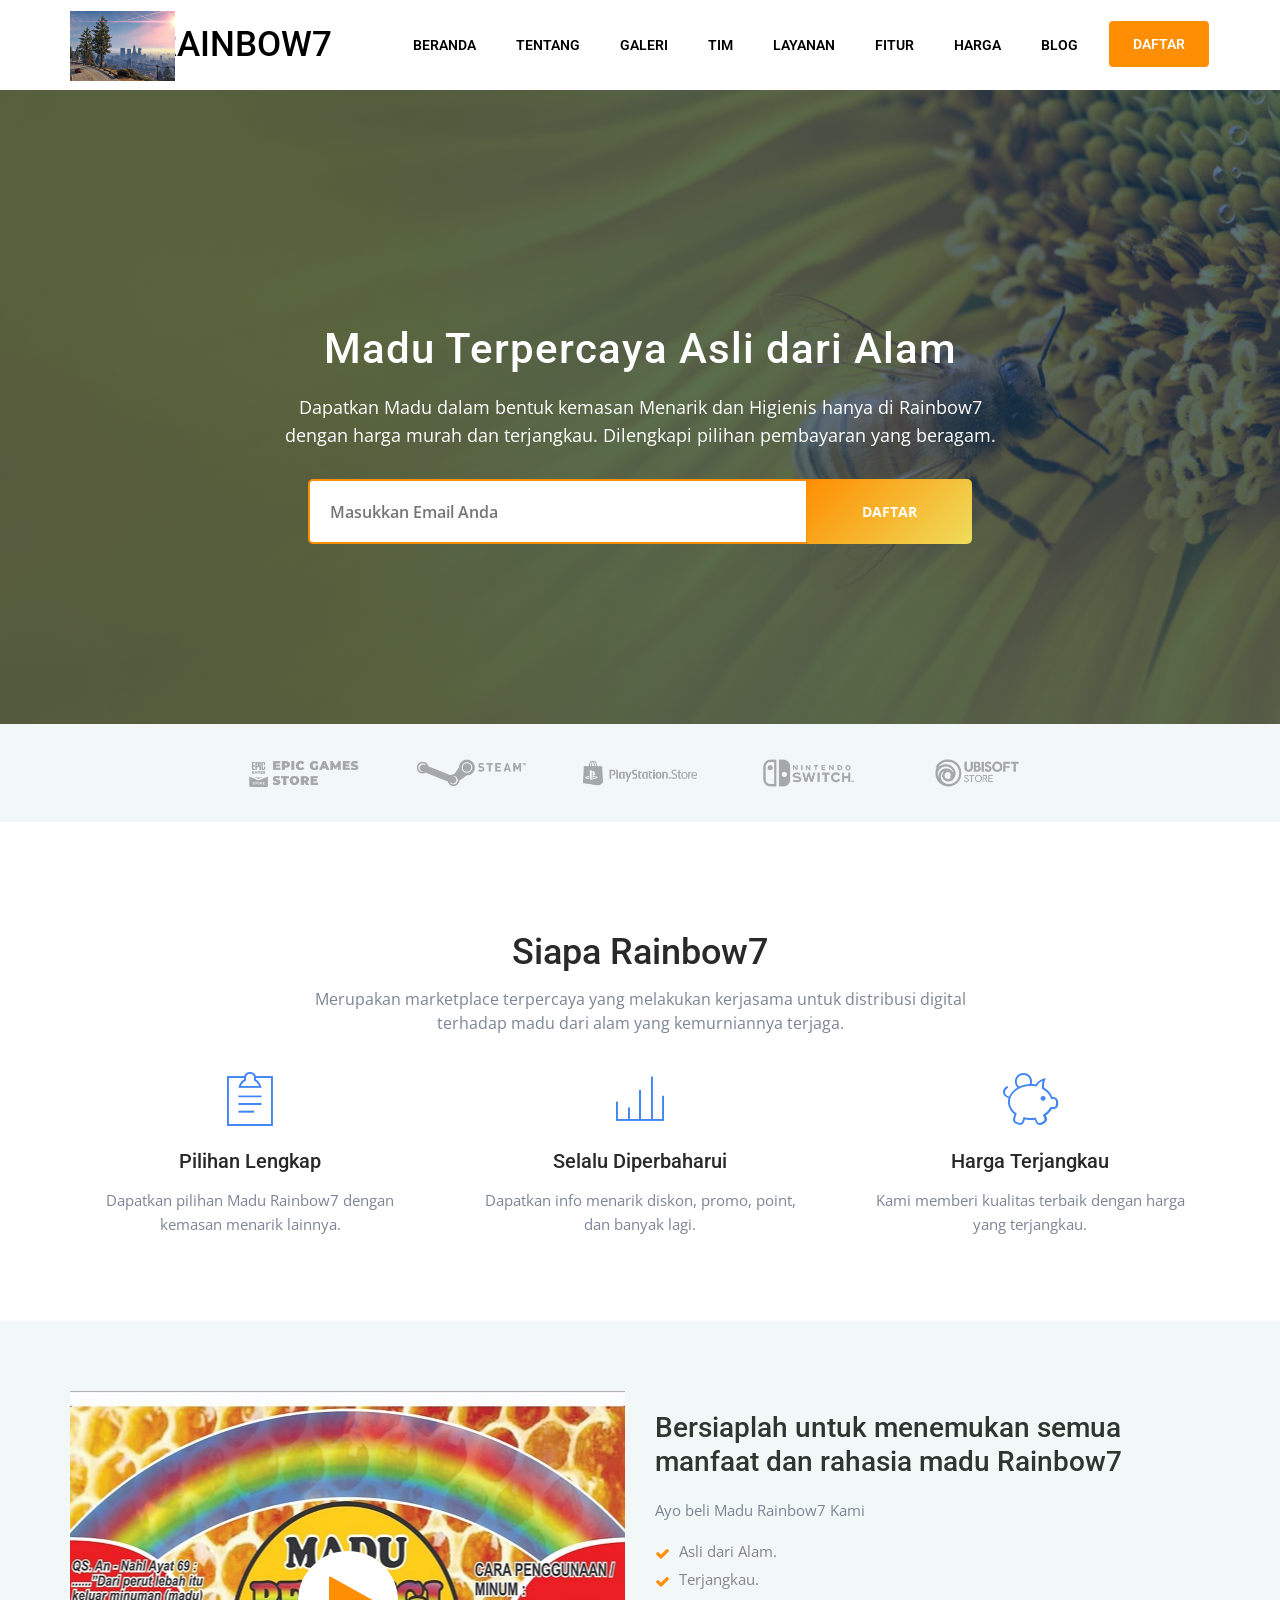
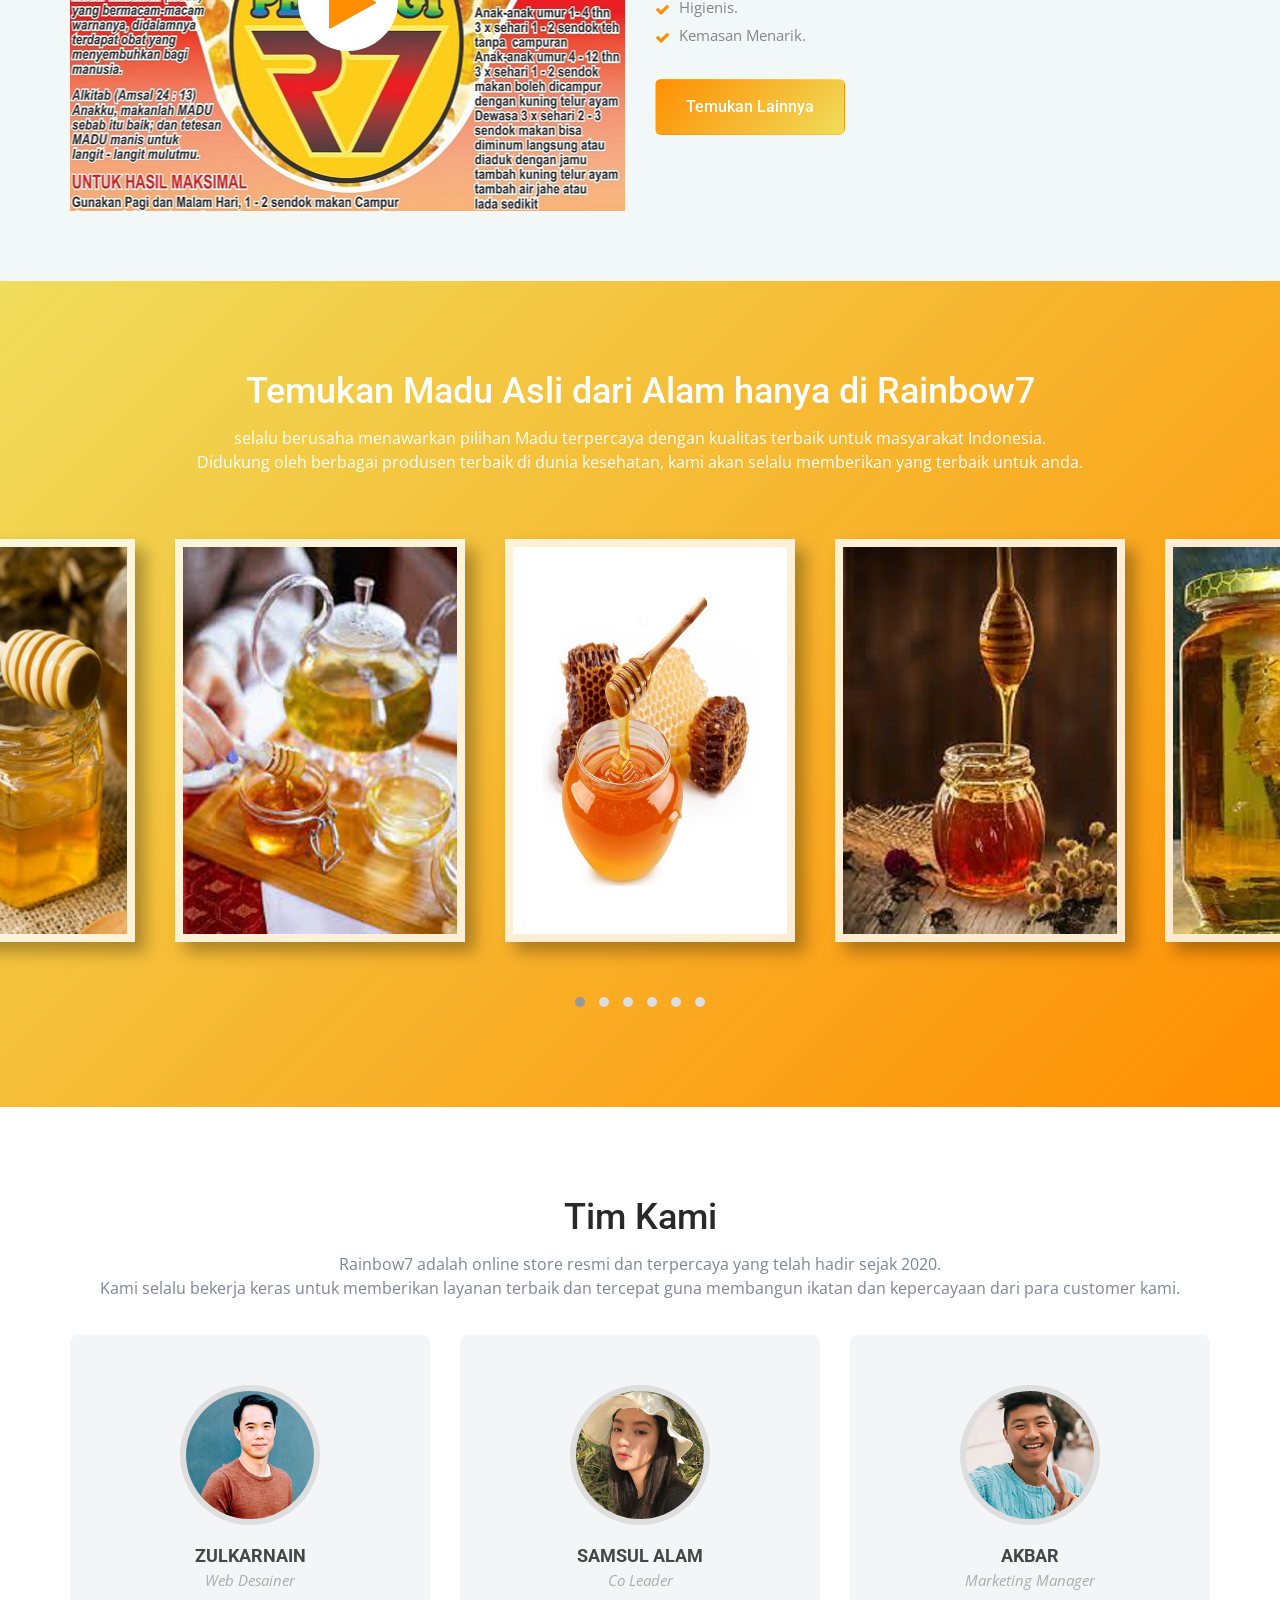
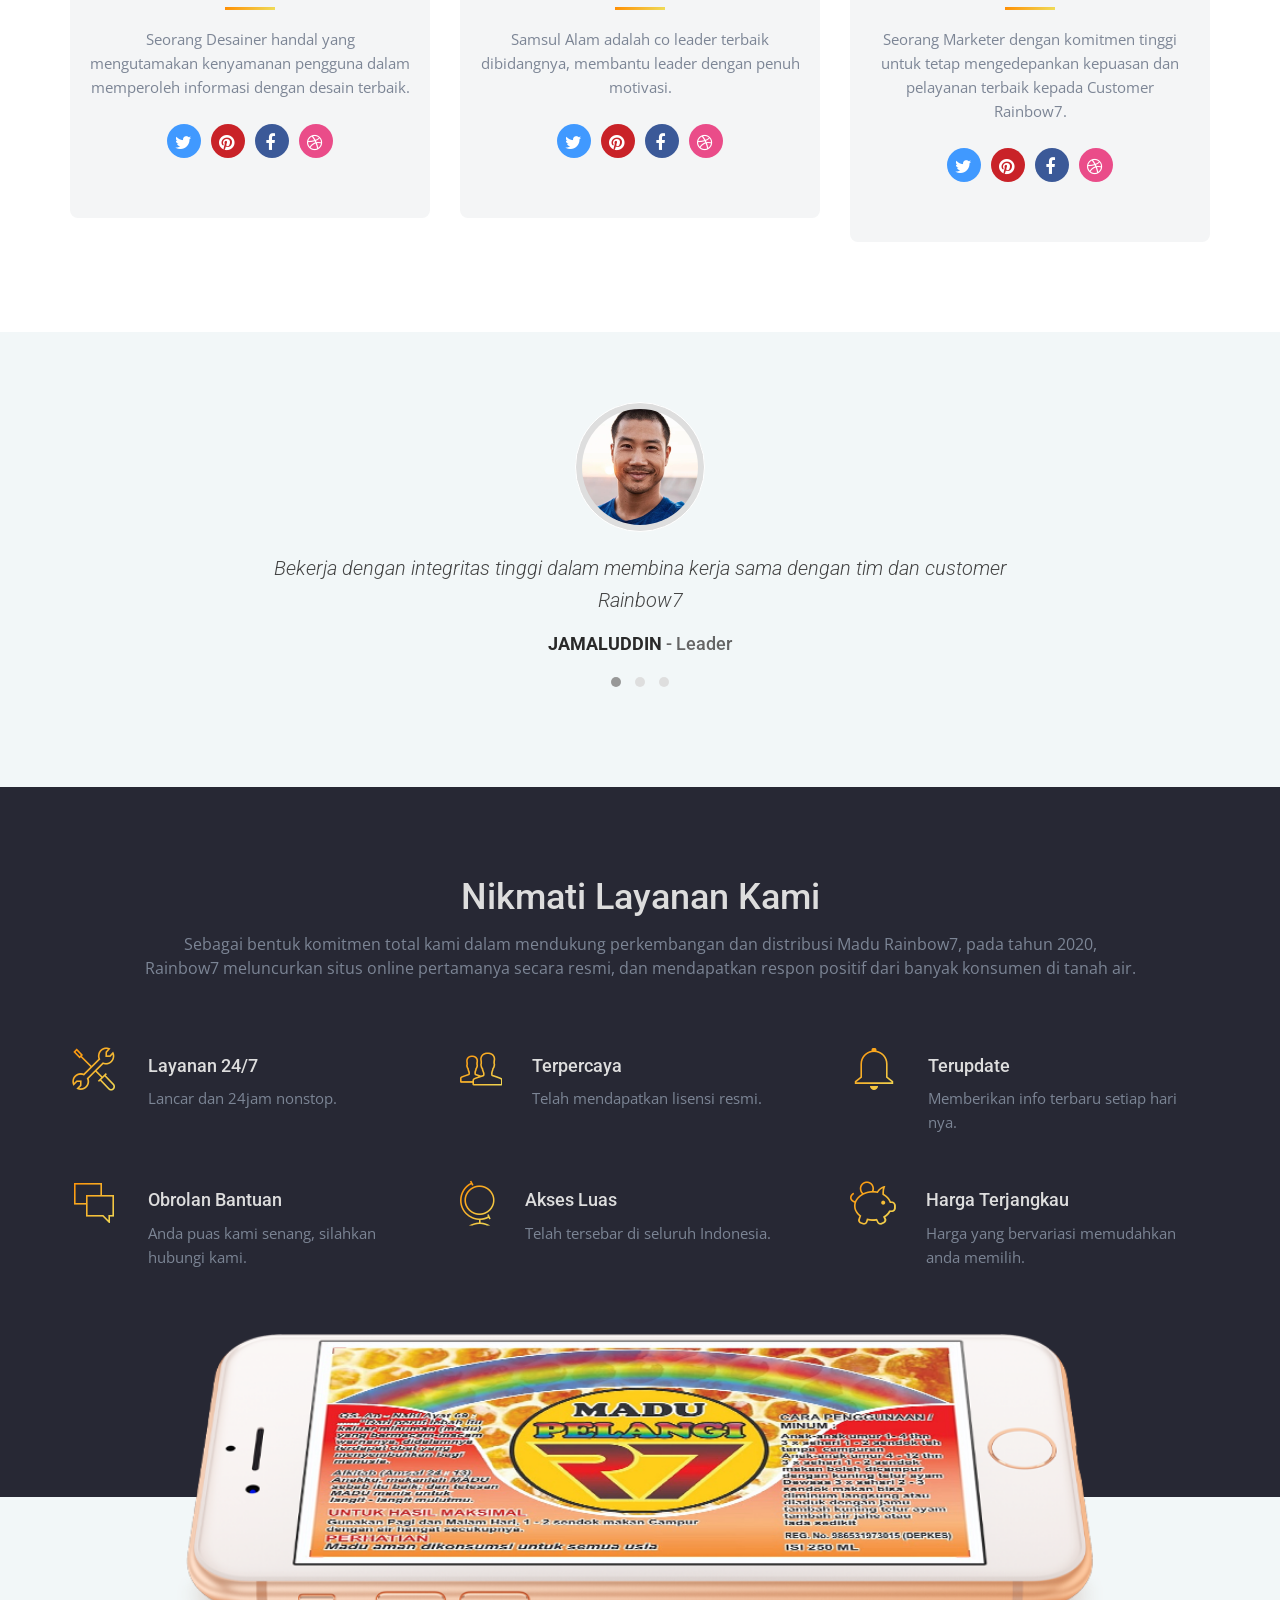
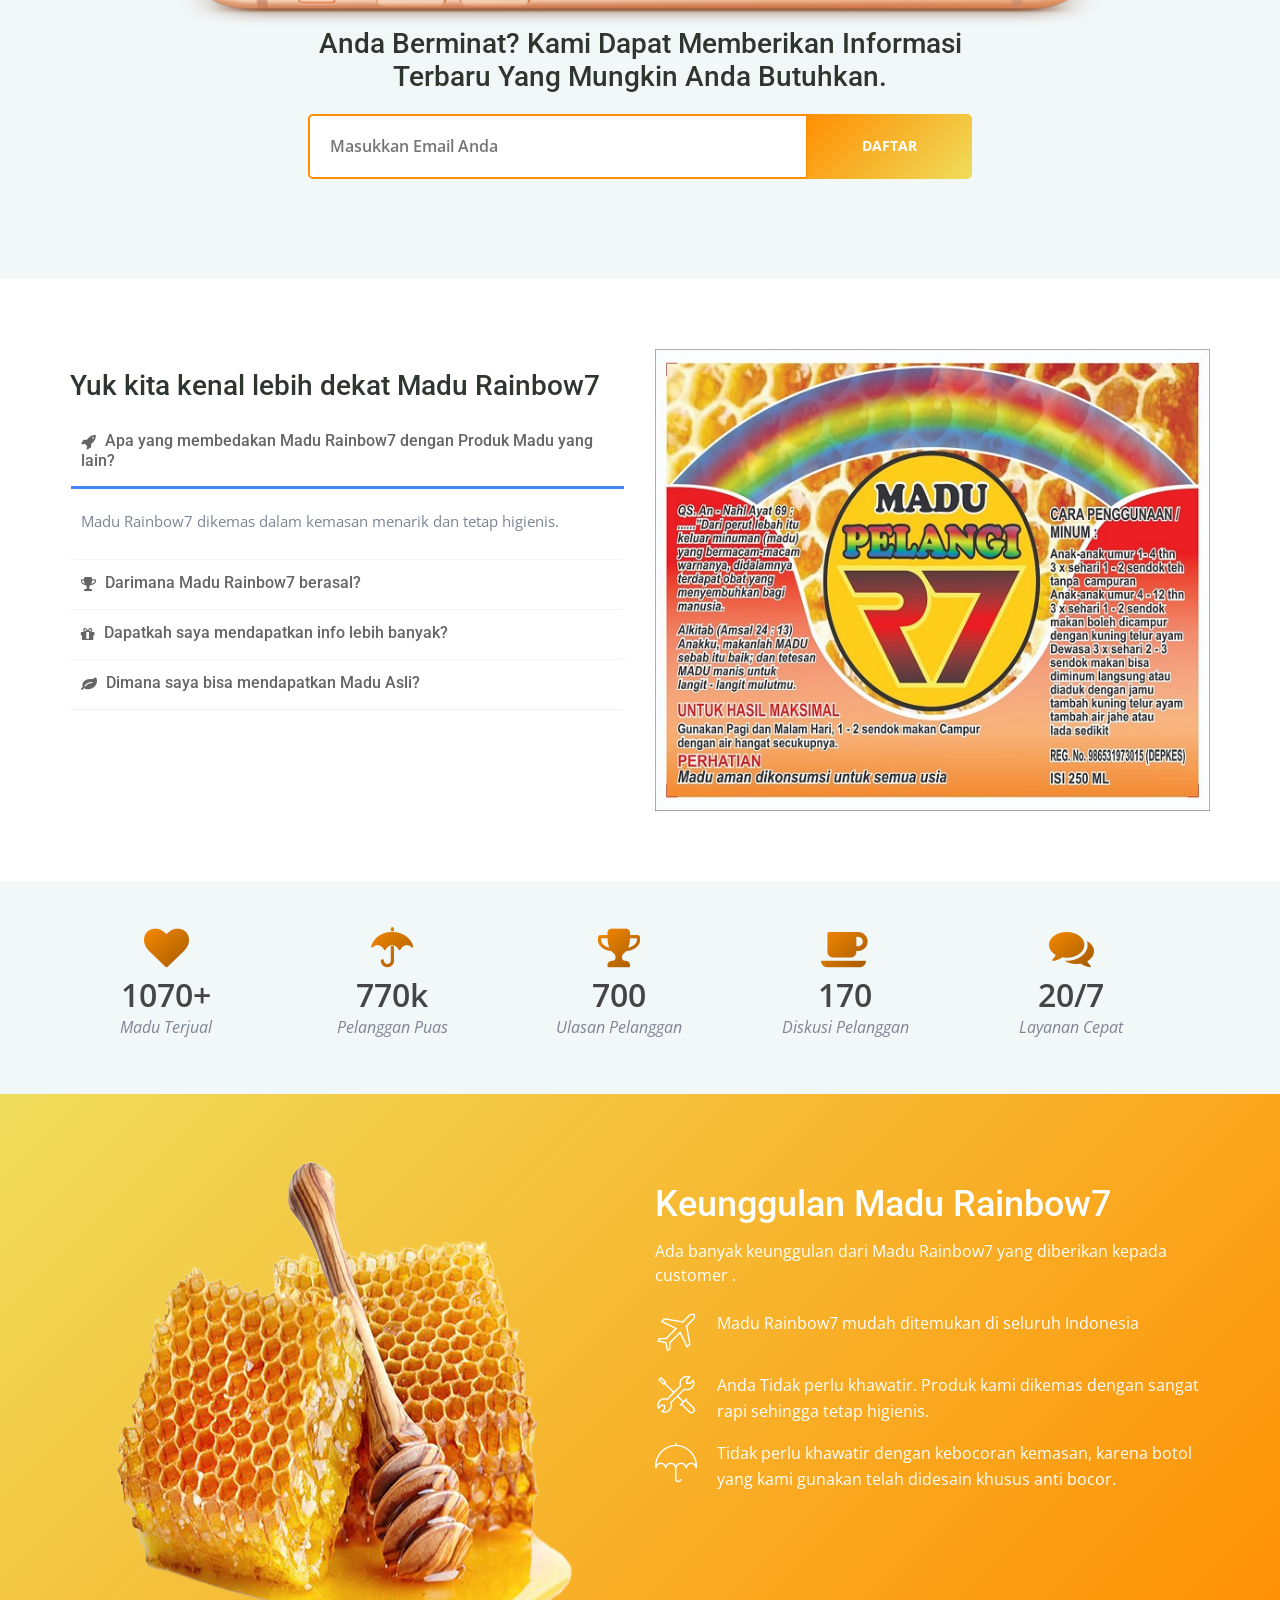
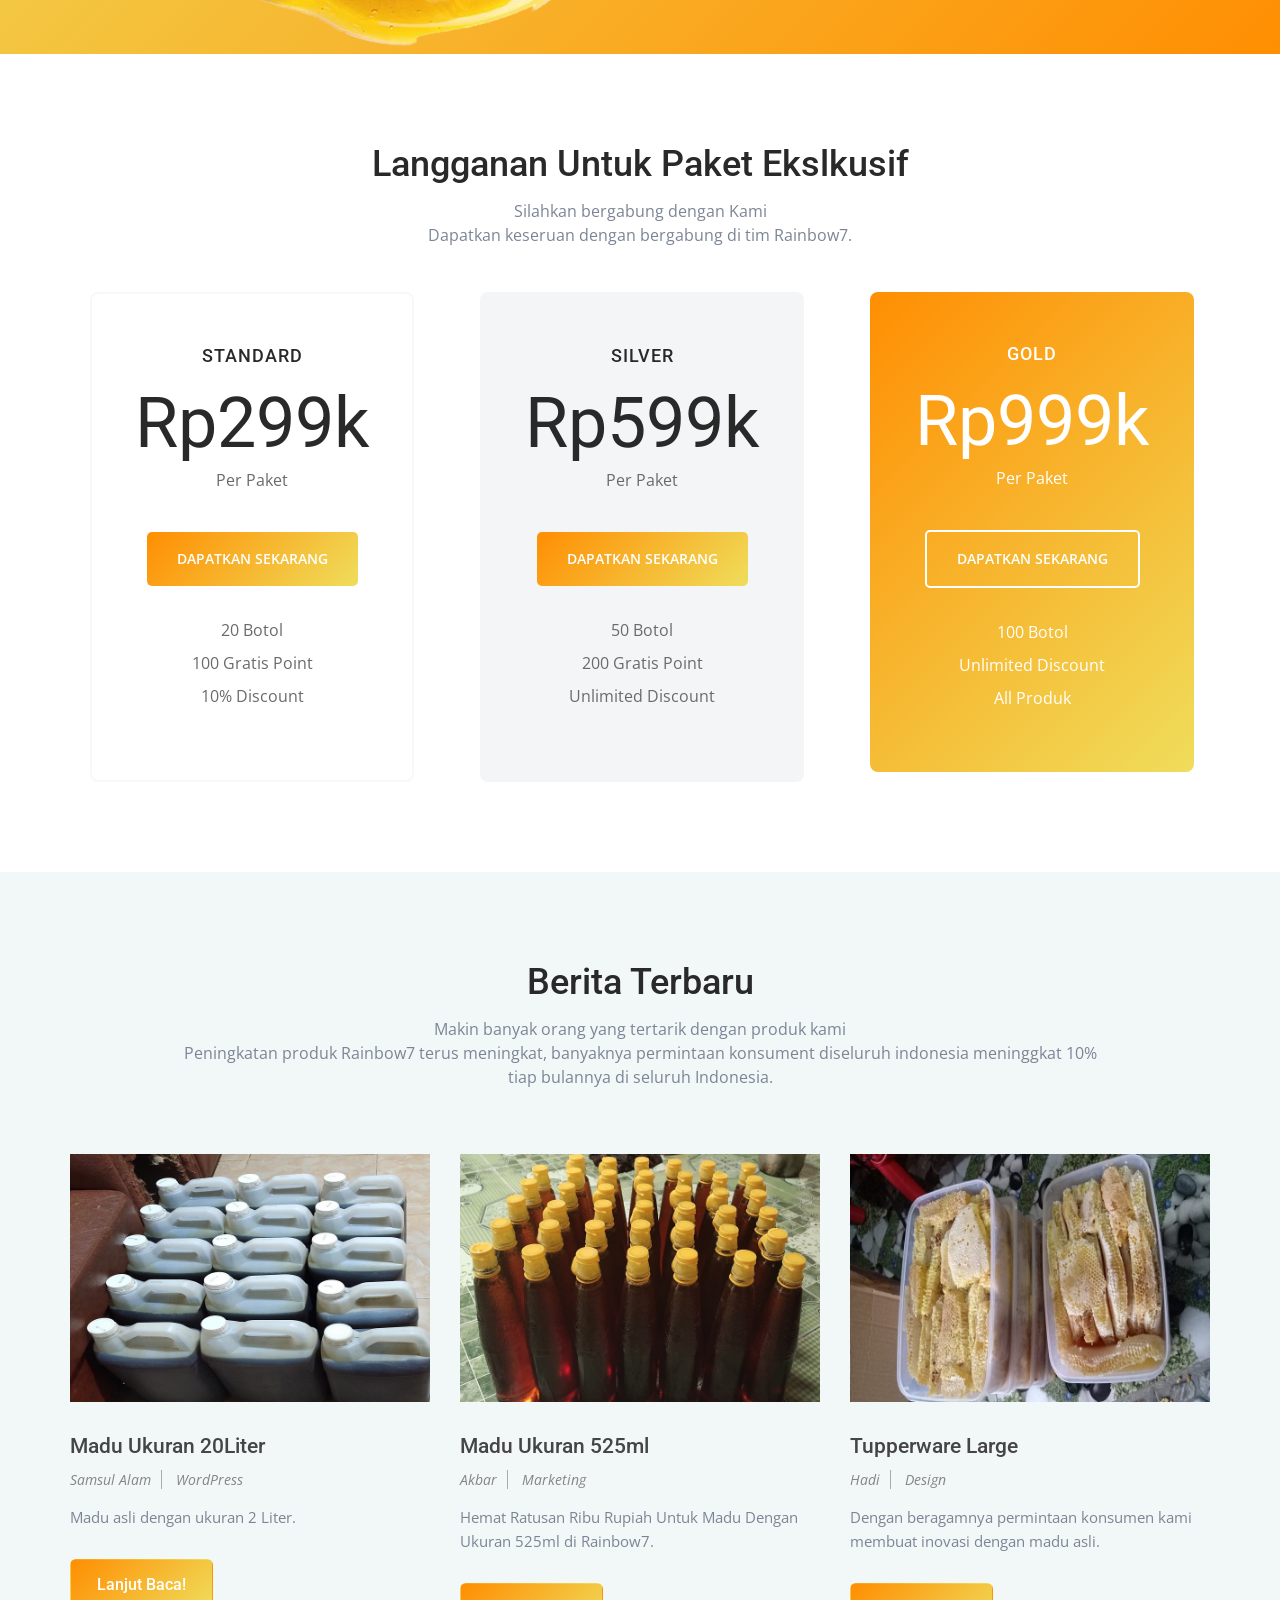
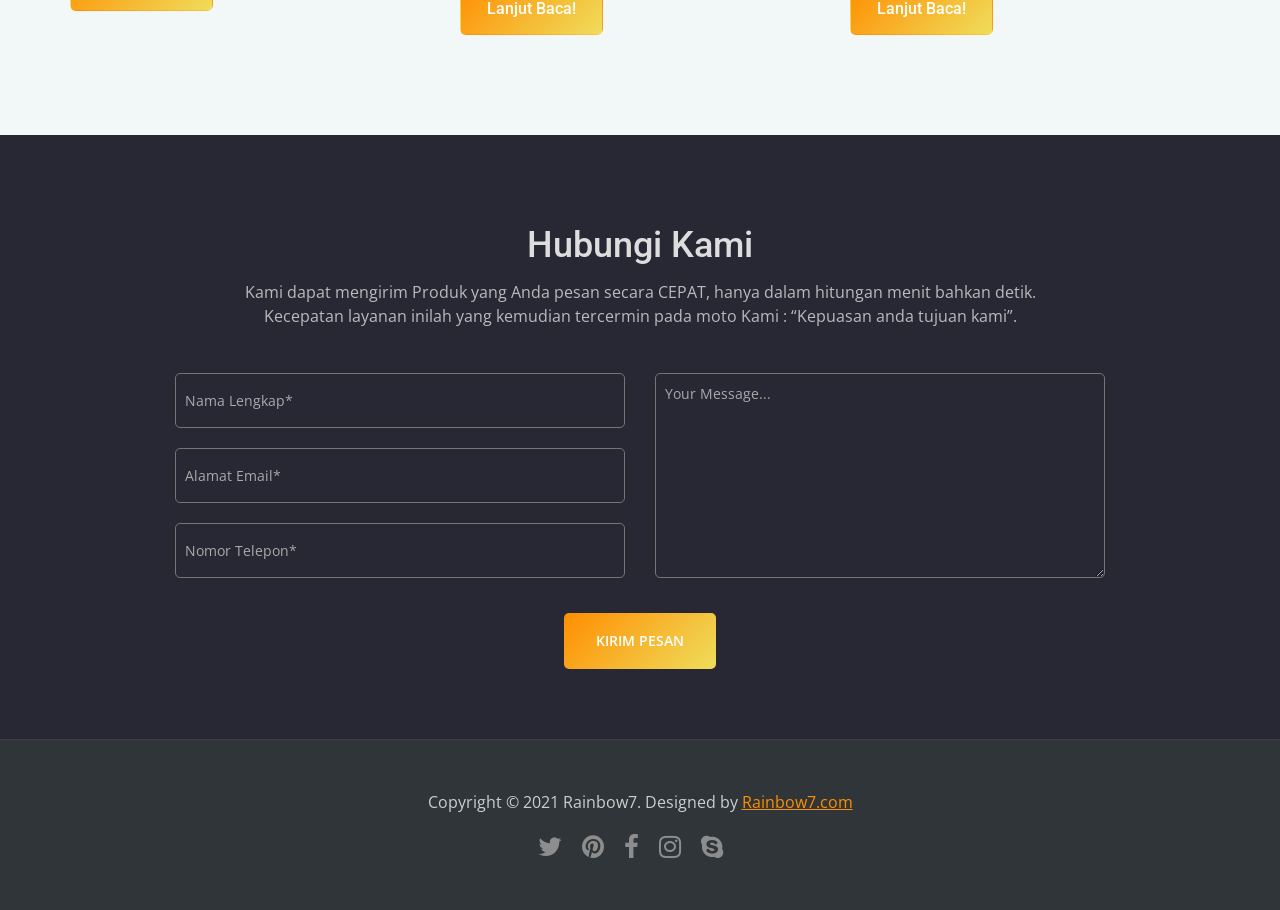
==== commit 8caff660: "ok" ====
--- a/index.html
+++ b/index.html
@@ -9,6 +9,7 @@
 
 	<title>RAINBOW 7 - Marketplace Madu Terpercaya</title>
 
+	
 	<!-- Loading Bootstrap -->
 	<link href="css/bootstrap.css" rel="stylesheet">
 
@@ -70,7 +71,7 @@
 
 					<!--logo -->
 					</a>
-					<img src="/images/LOGO R7jpg.png" class="logo-lg" id="R7">
+					<img src="/images/background.png" class="logo-lg" id="R7">
 					<a href="index.html" class="navbar-brand" id="logo">RAINBOW7</a>
 
 				</div>
--- a/css/style.css
+++ b/css/style.css
@@ -7,7 +7,7 @@
 
 /* --- TABLE OF CONTENT
 
-01. GENERAL LAYOUT AND LOGO
+01. GENERAL LAYOUT AND LOGO R7
 02. MENU-NAV
 03. FOOTER
 04. HOME
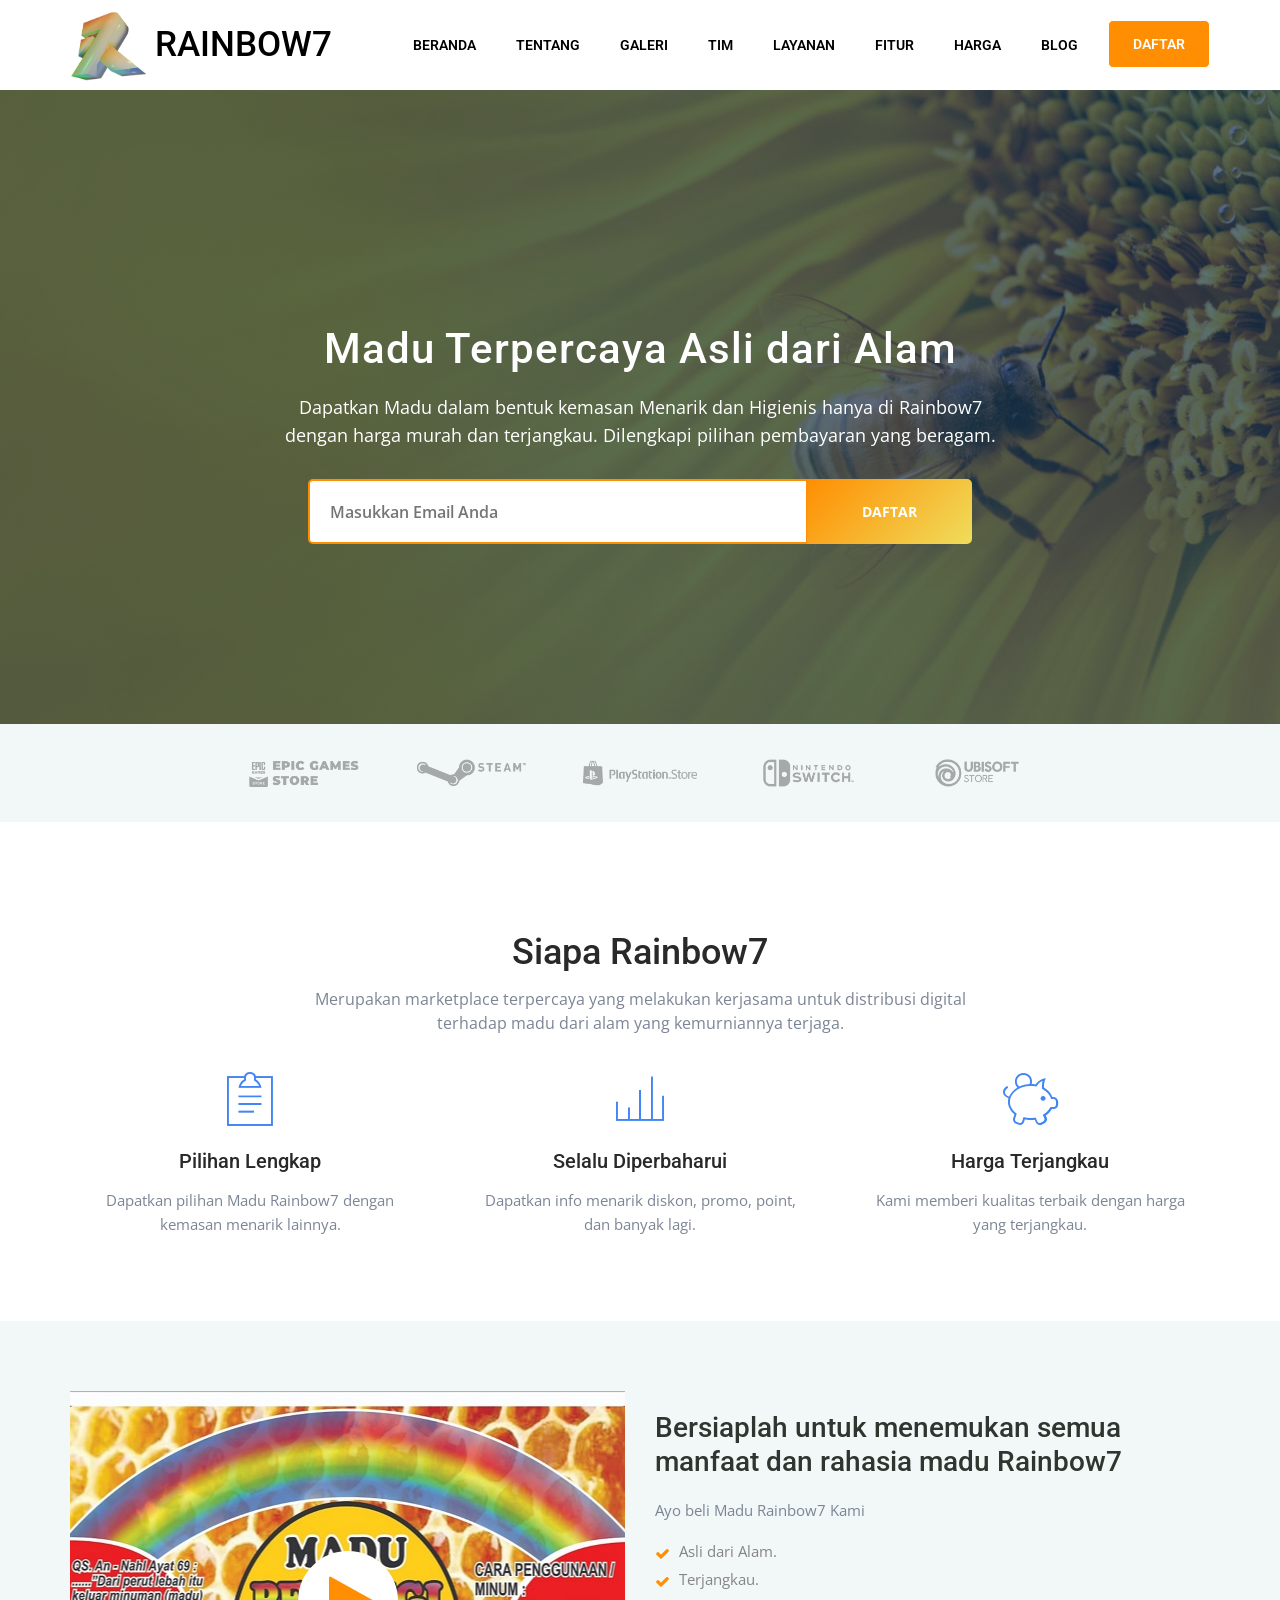
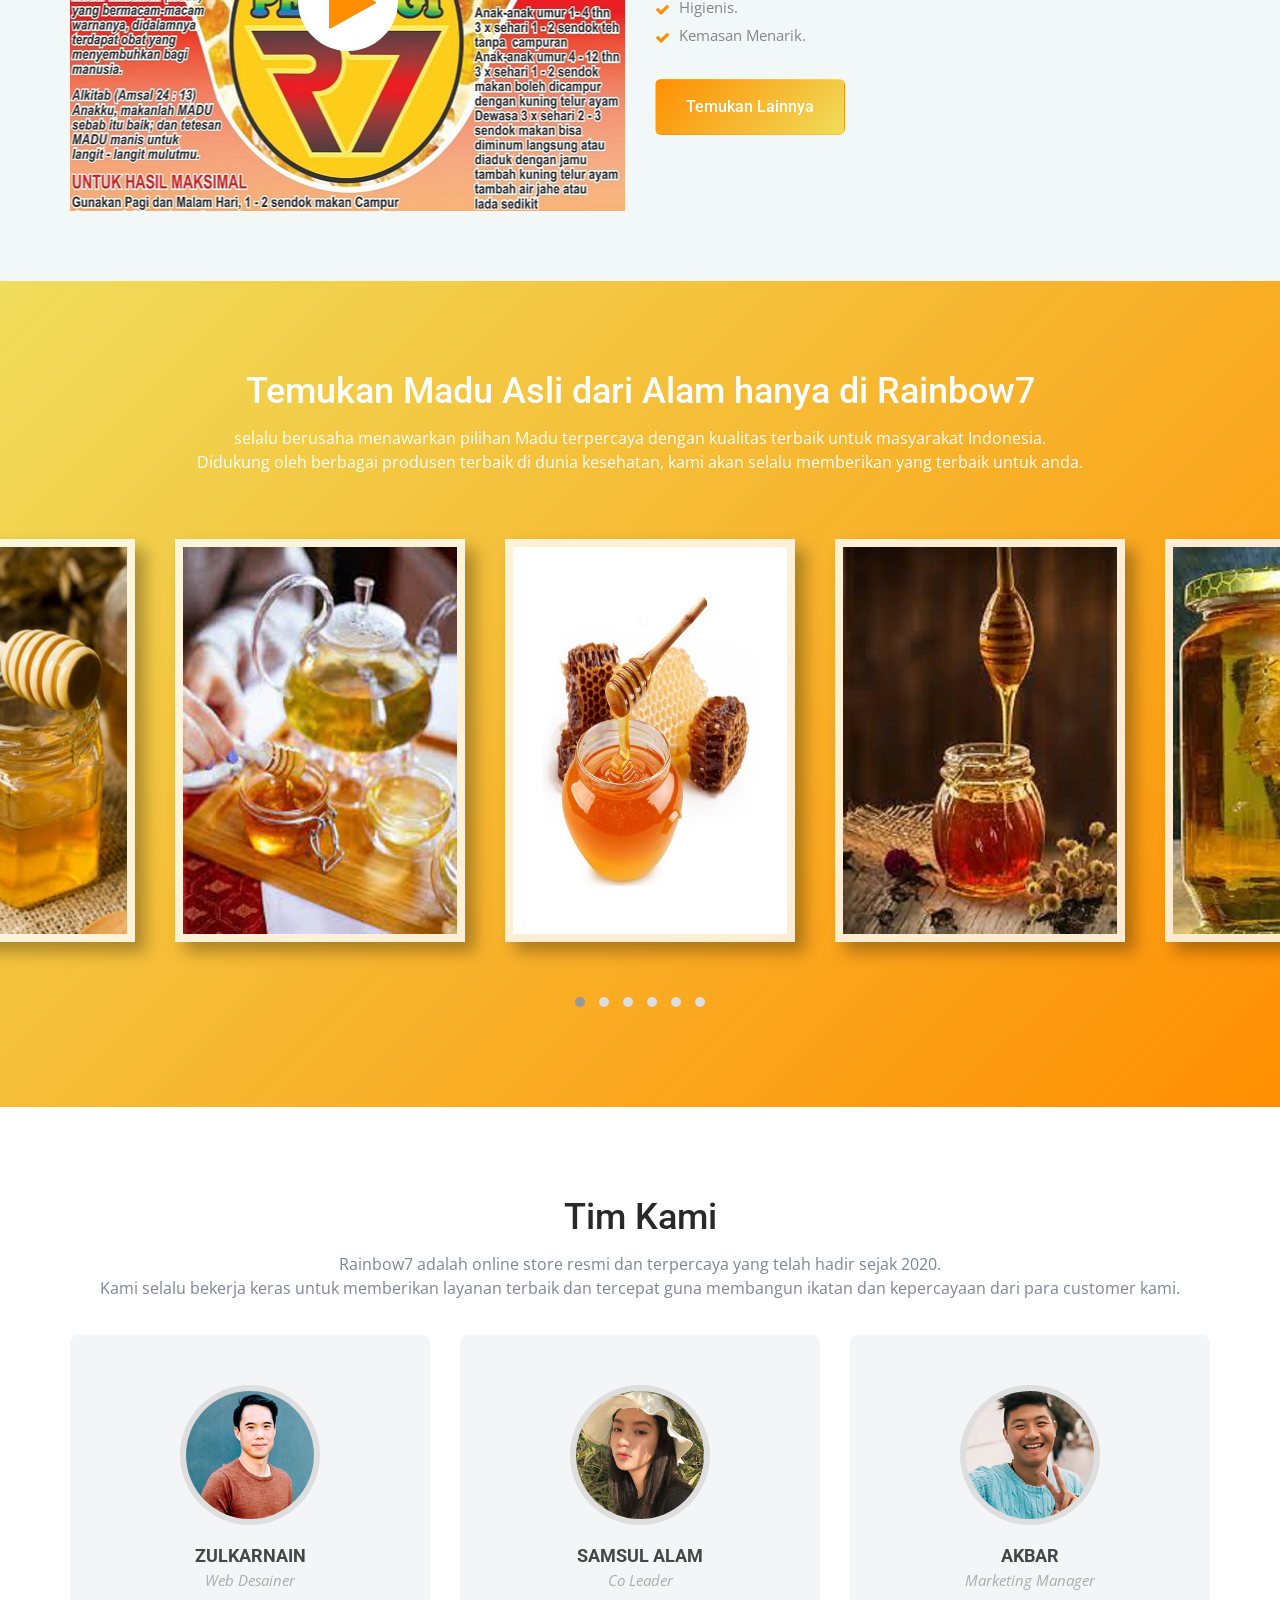
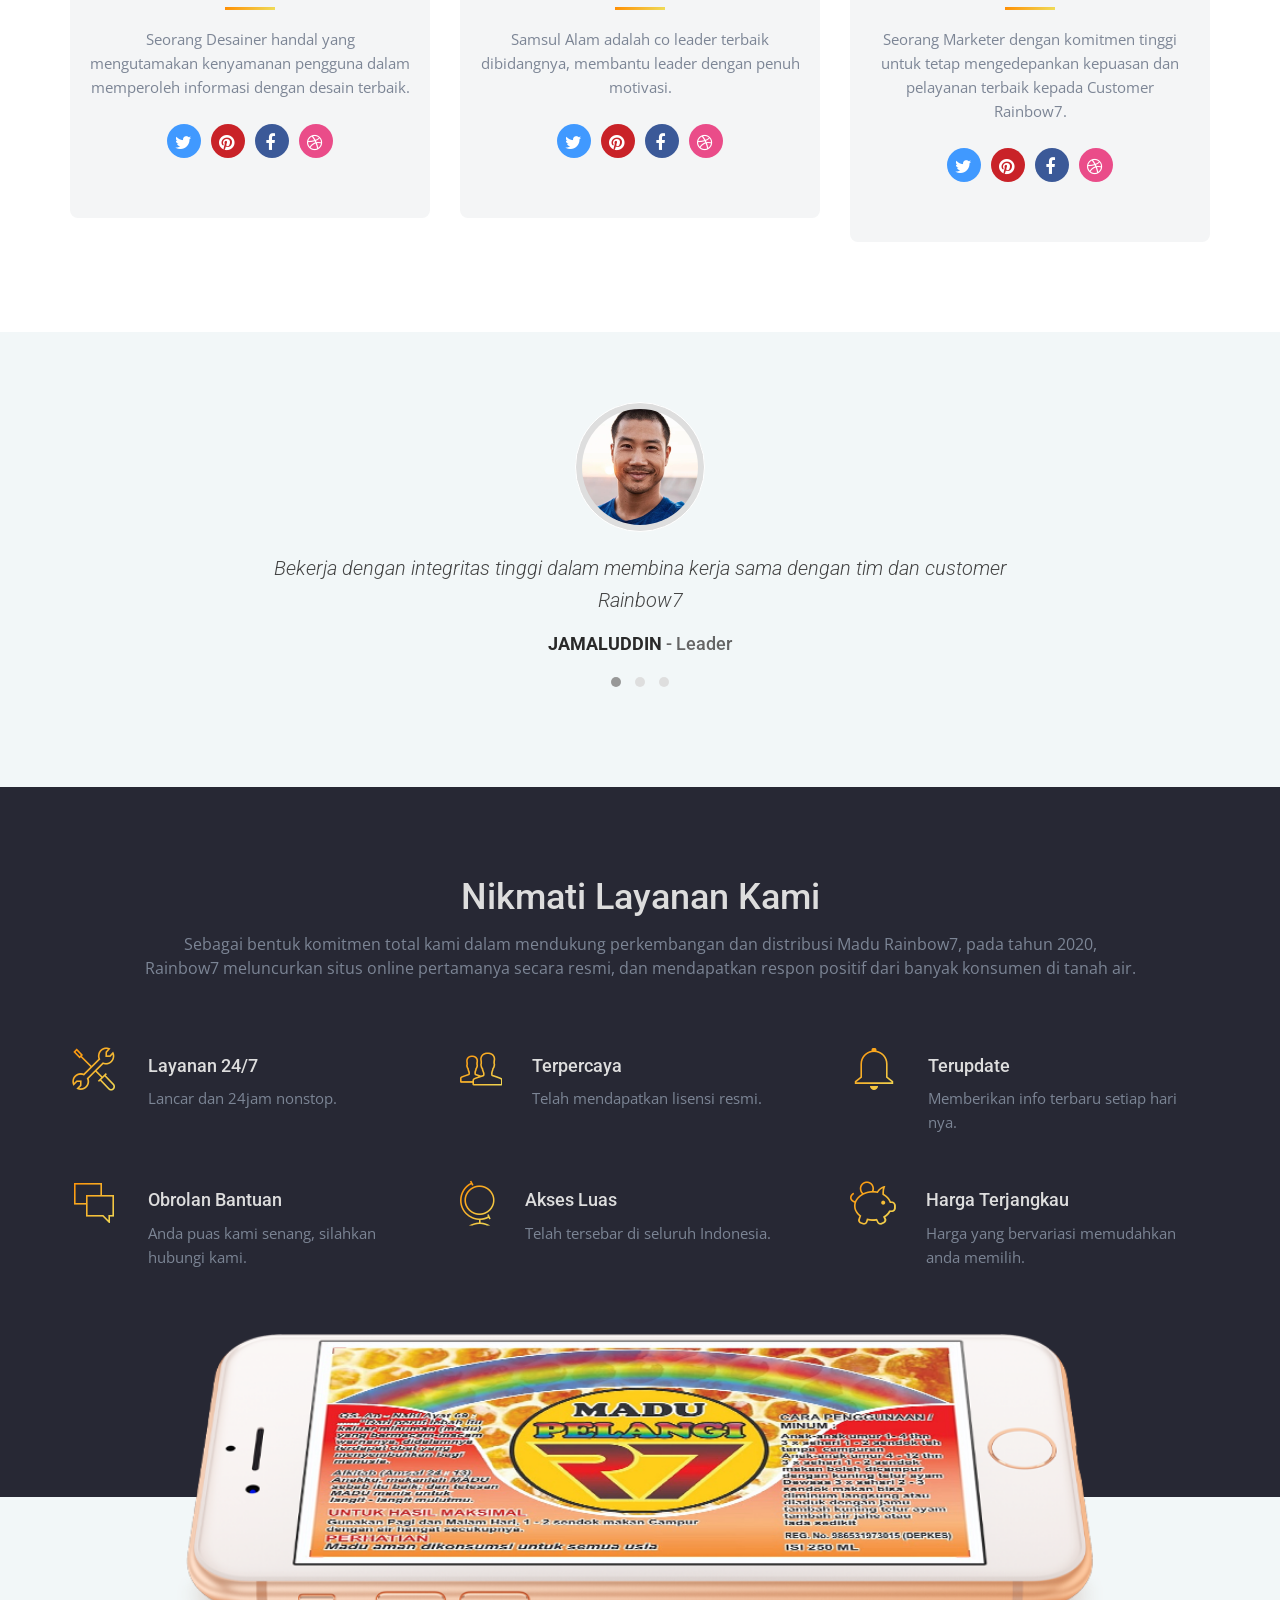
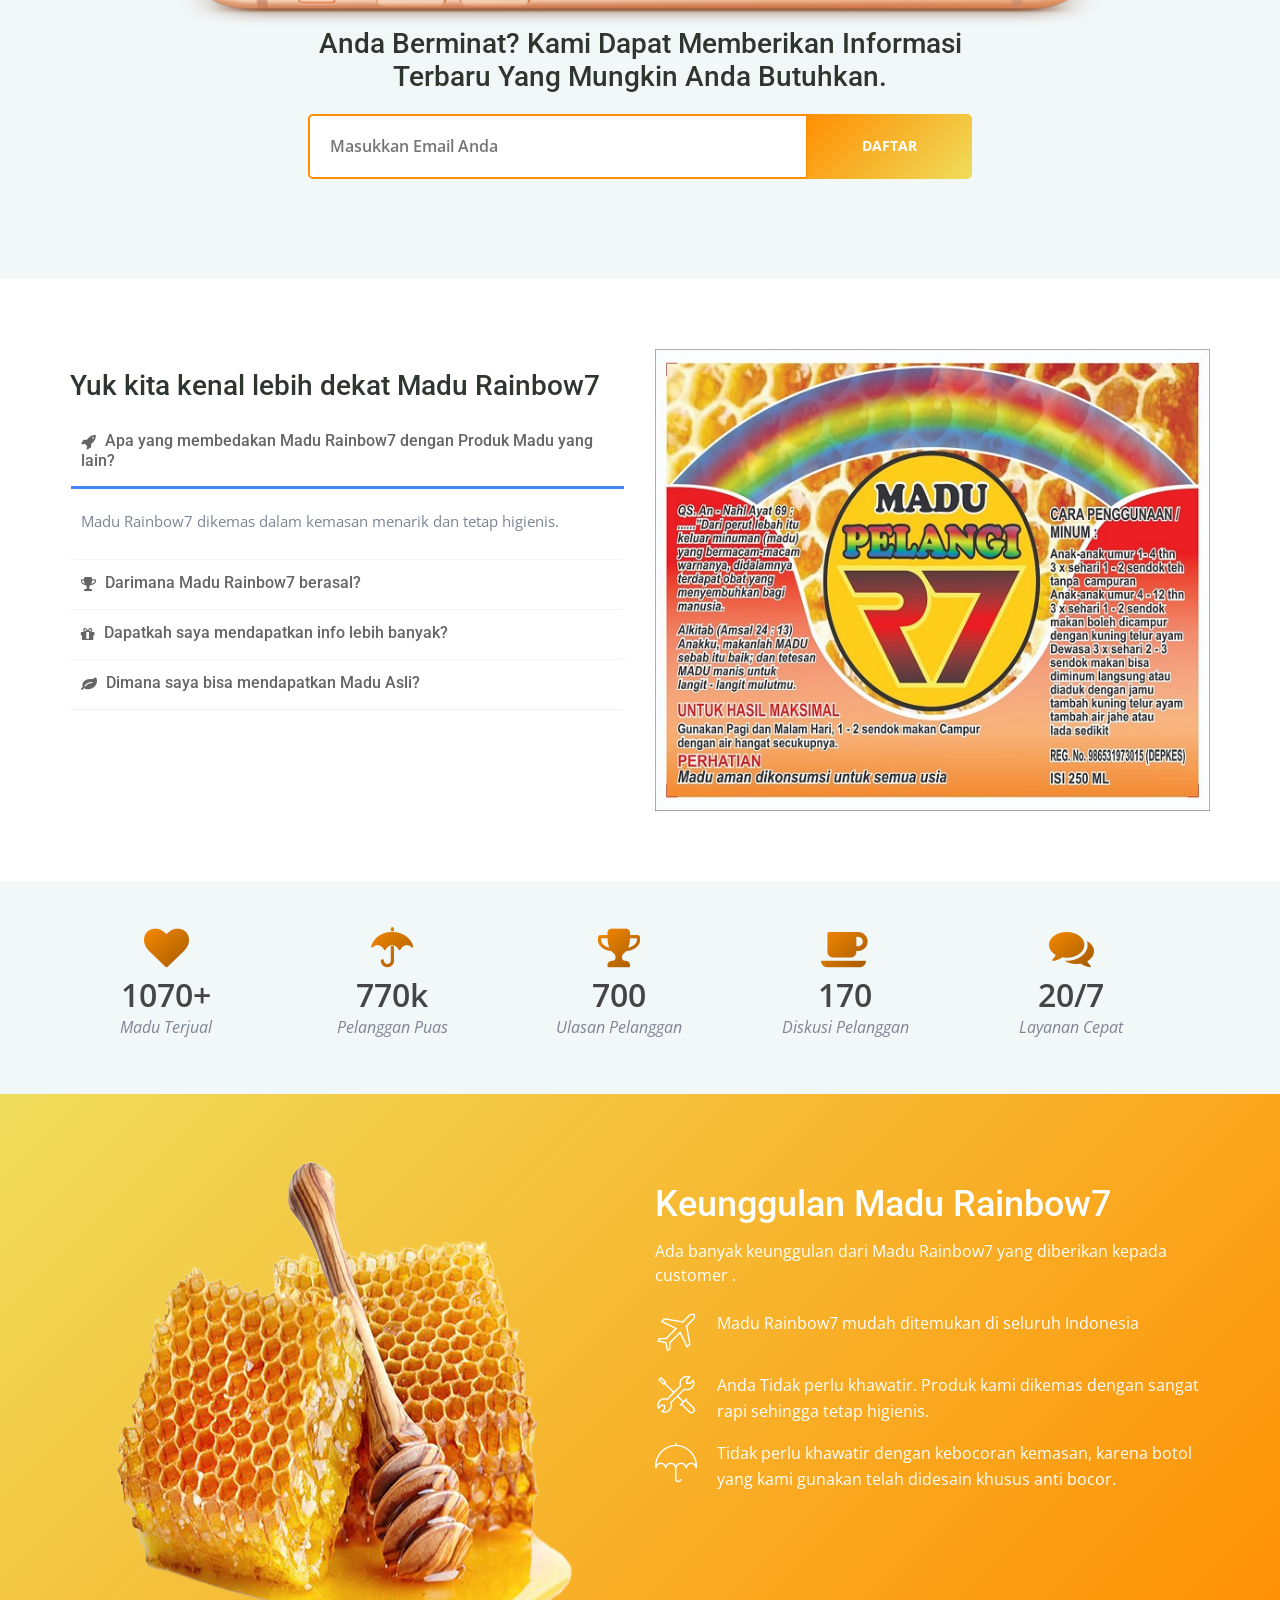
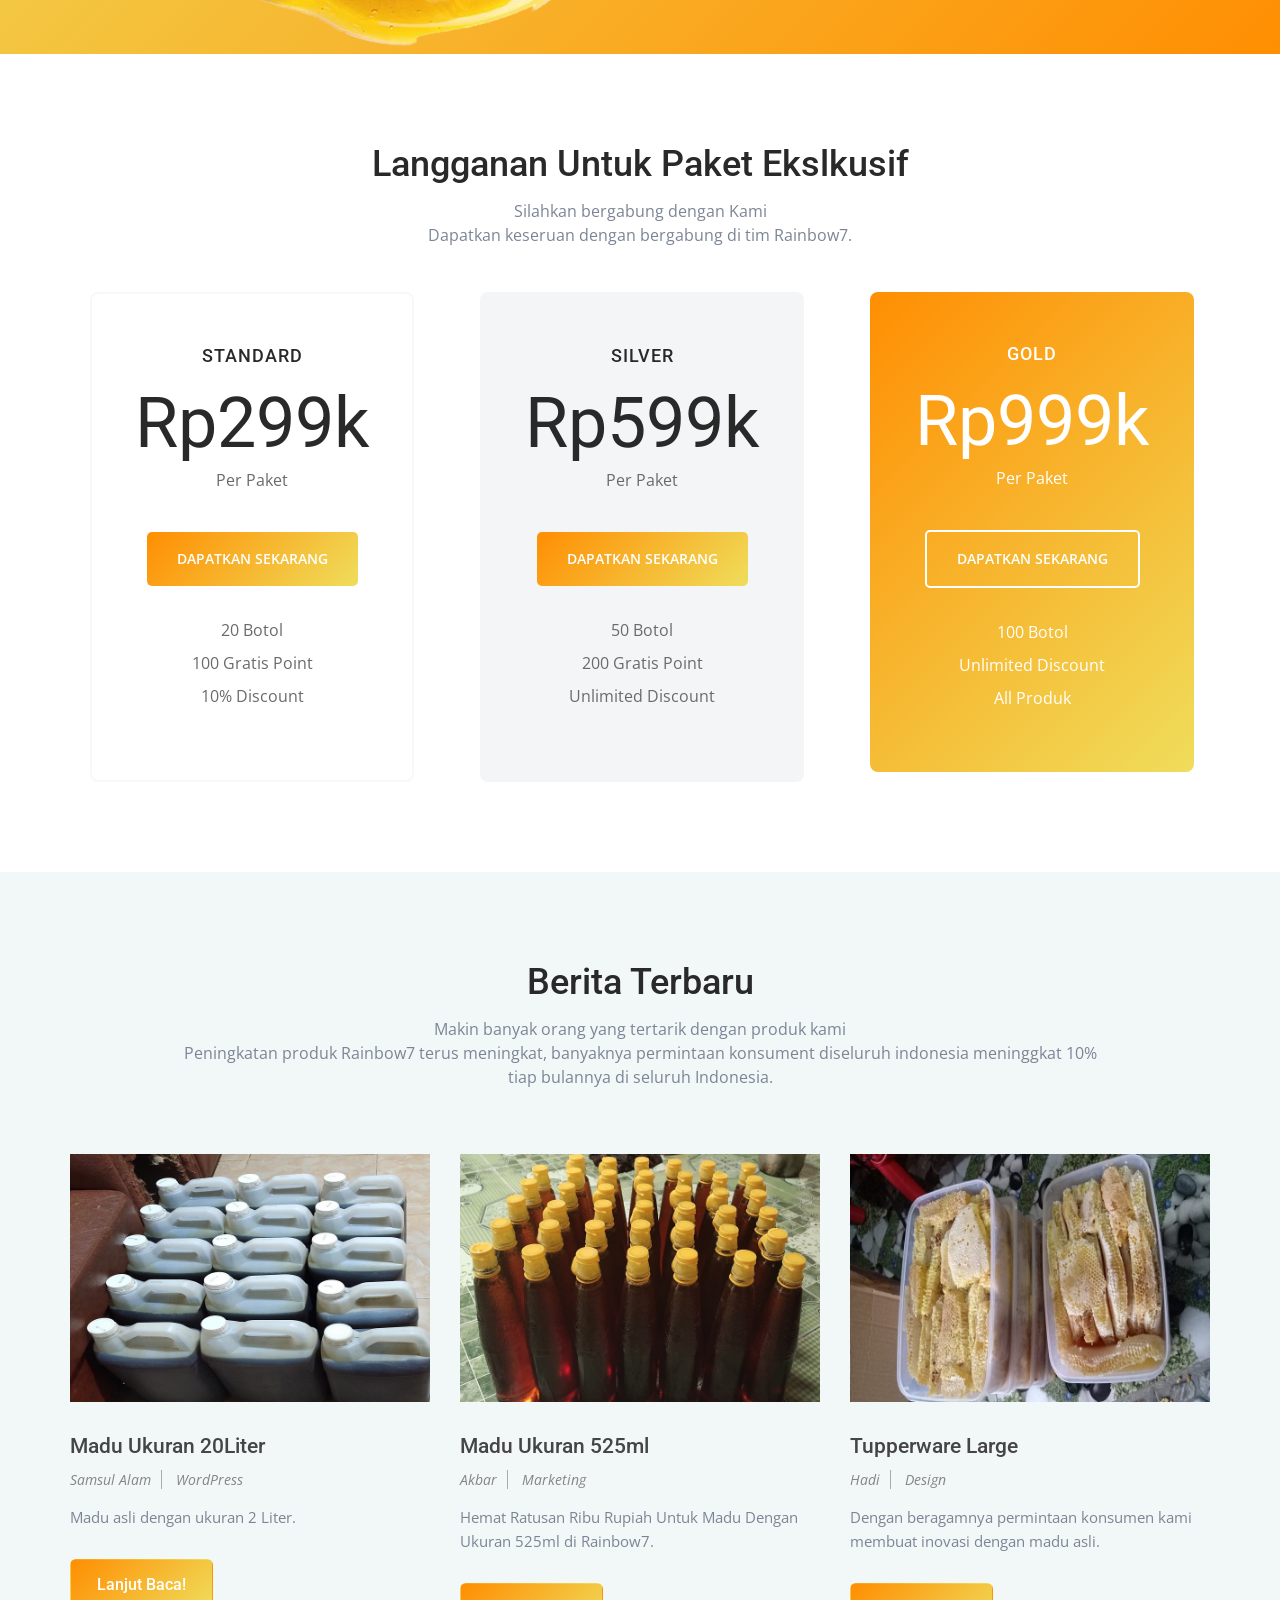
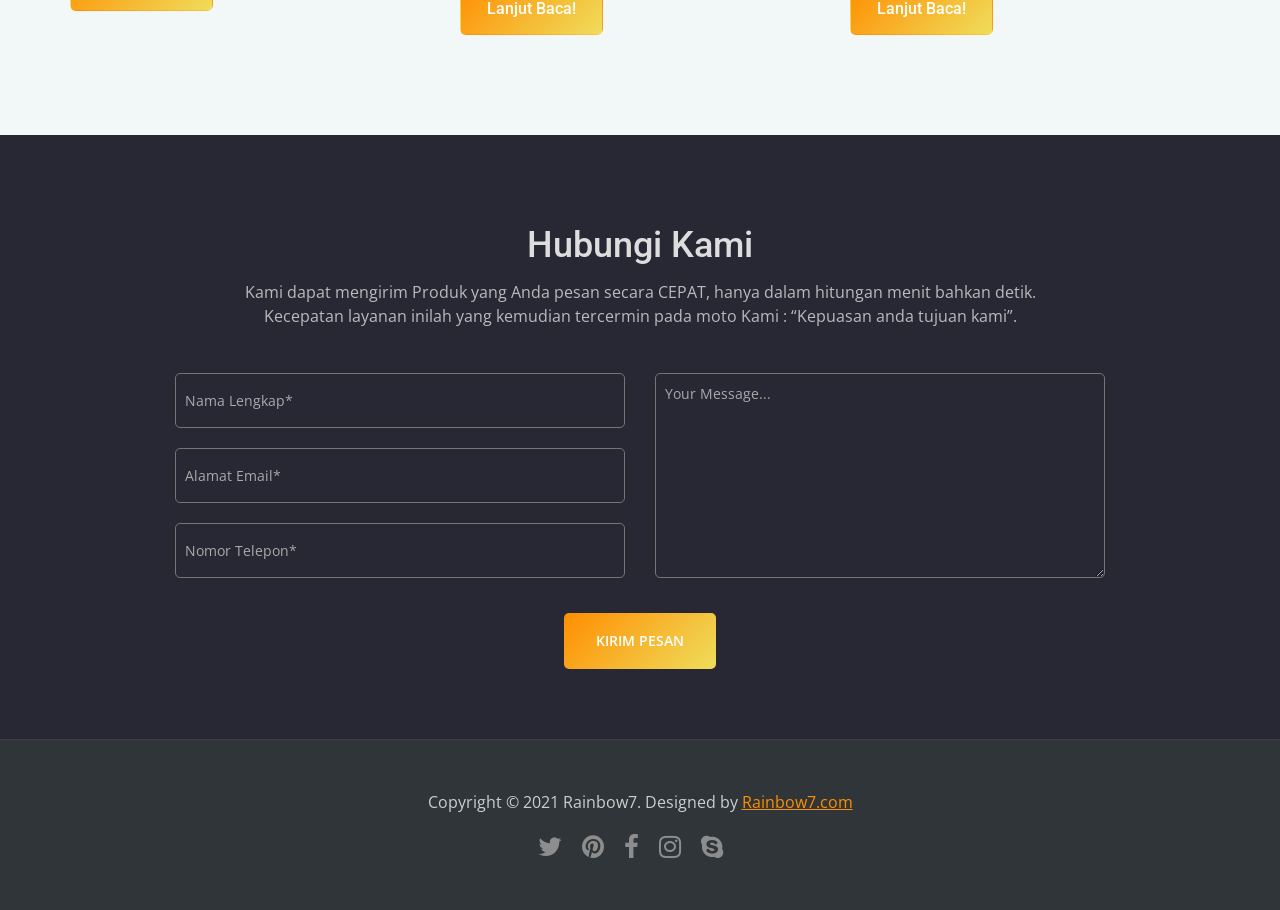
==== commit 9565f146: "logo r7" ====
--- a/index.html
+++ b/index.html
@@ -71,7 +71,7 @@
 
 					<!--logo -->
 					</a>
-					<img src="/images/background.png" class="logo-lg" id="R7">
+					<img src="/images/LOGO R7.png" class="logo-lg" id="R7">
 					<a href="index.html" class="navbar-brand" id="logo">RAINBOW7</a>
 
 				</div>
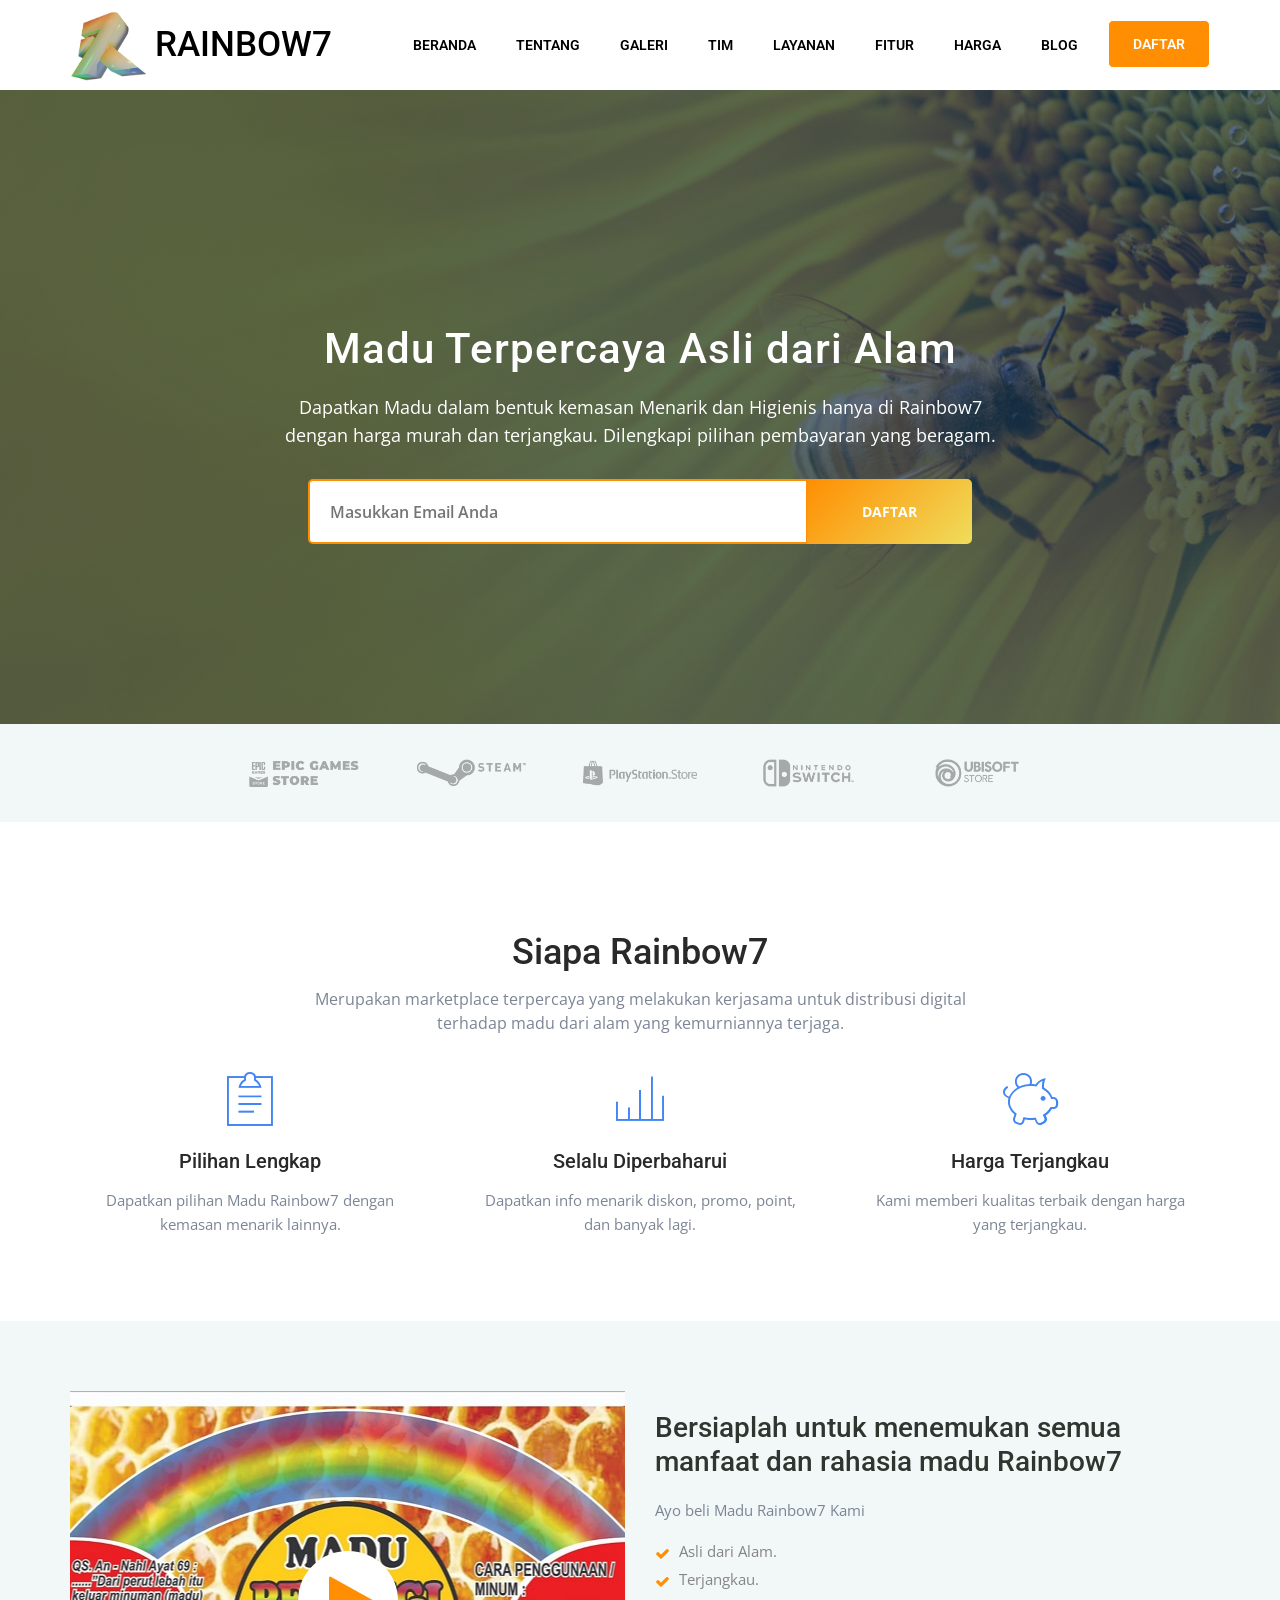
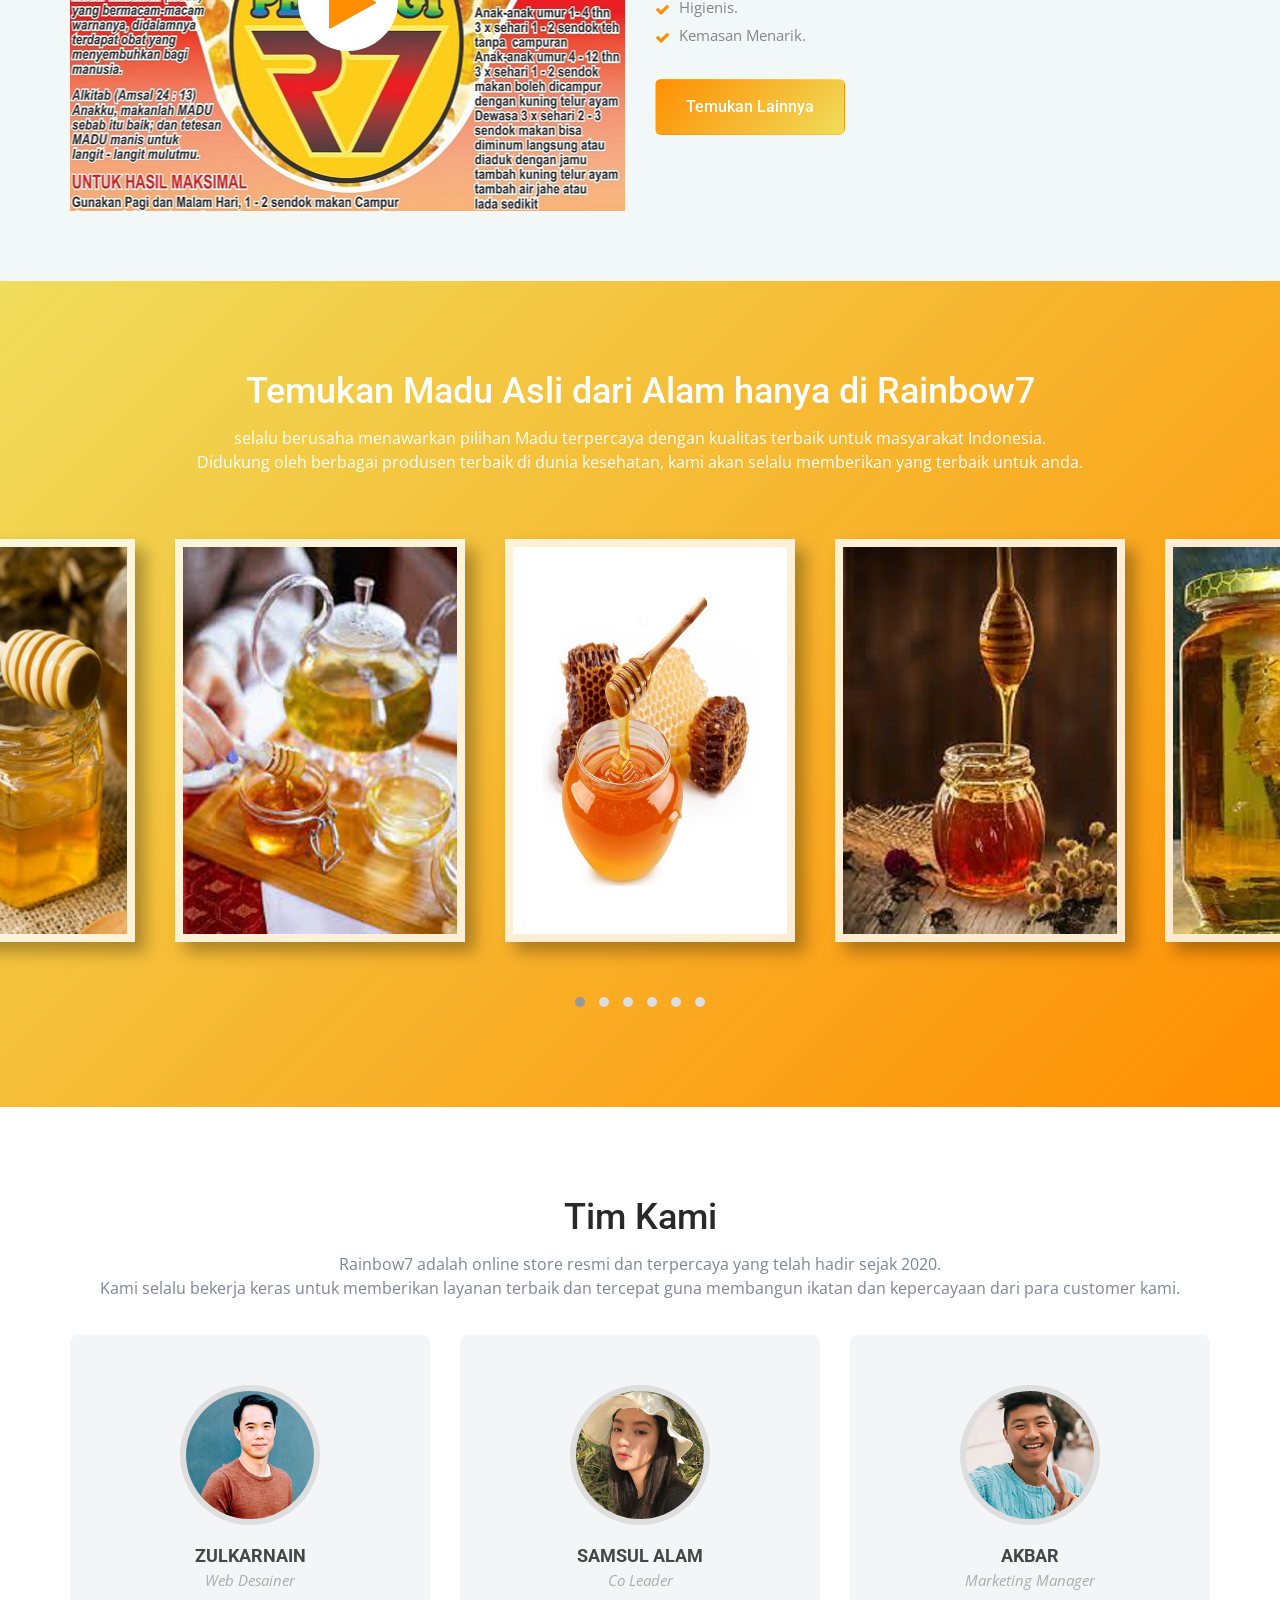
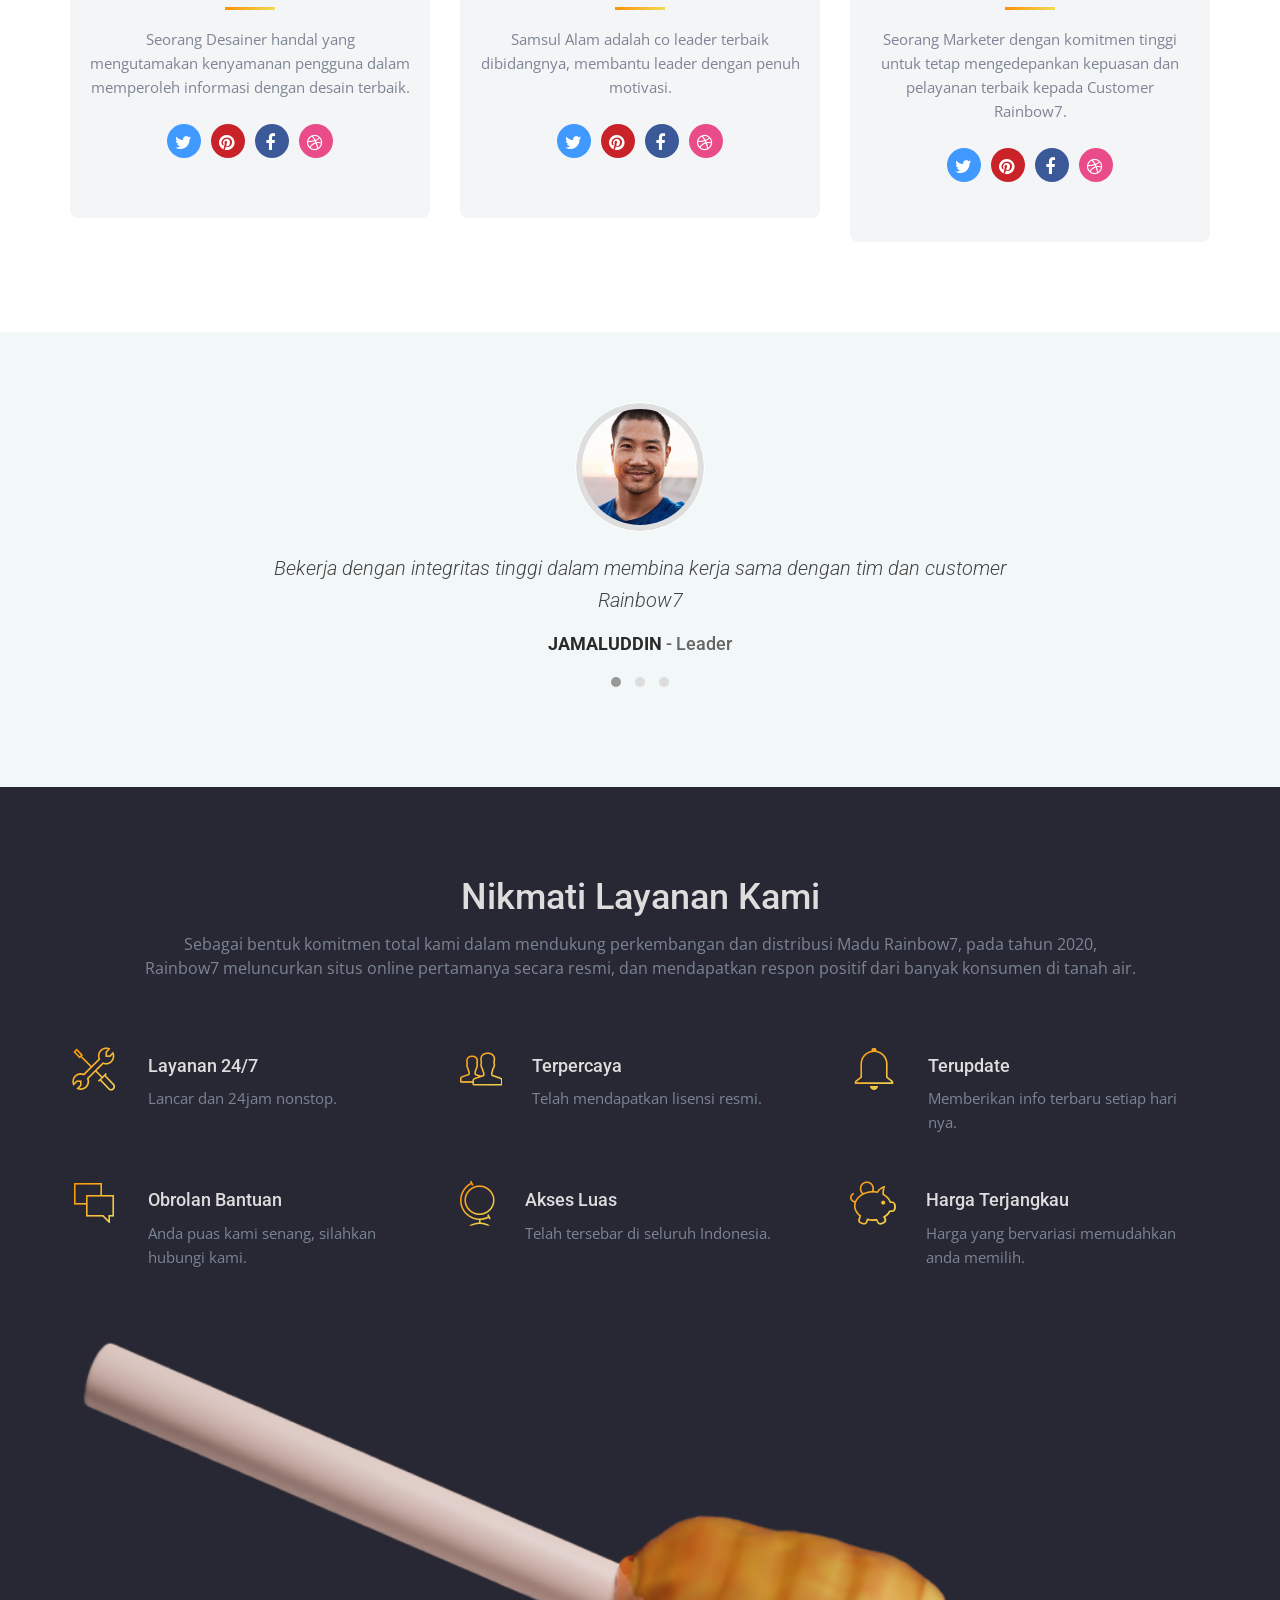
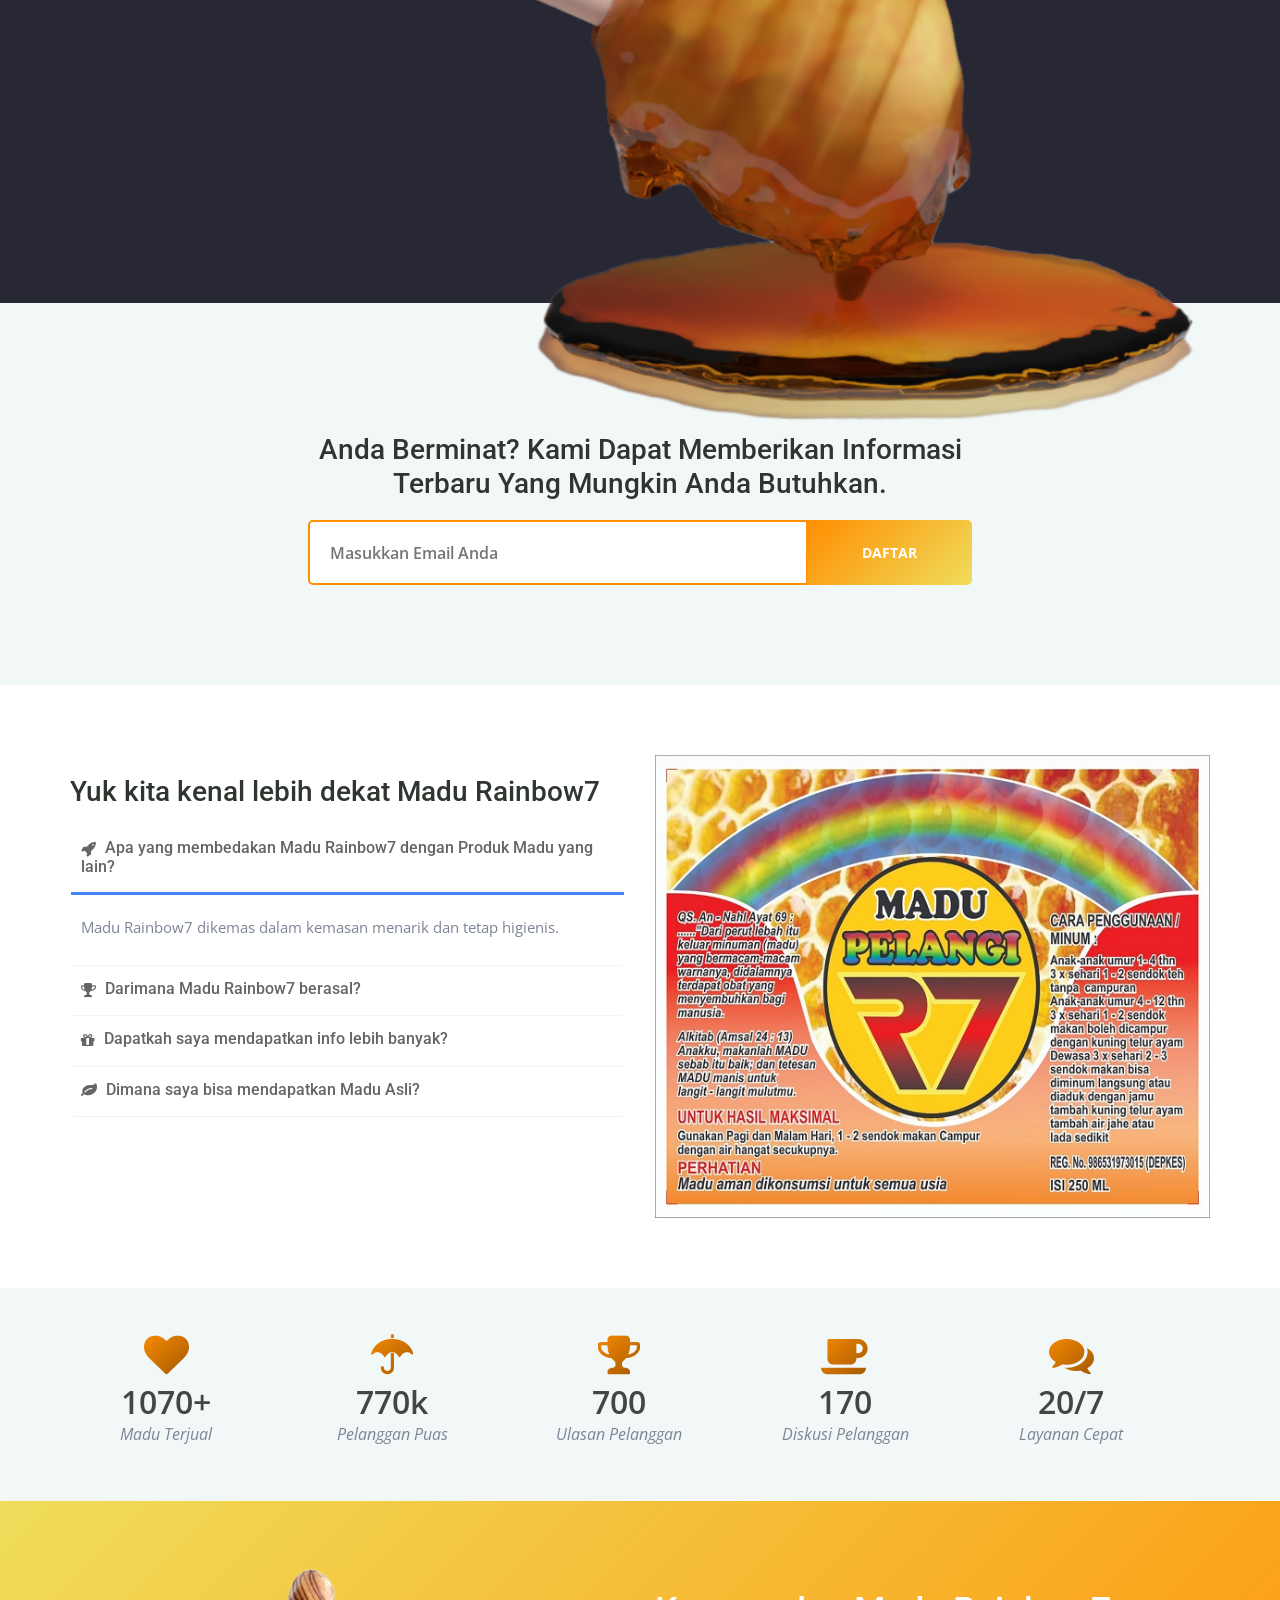
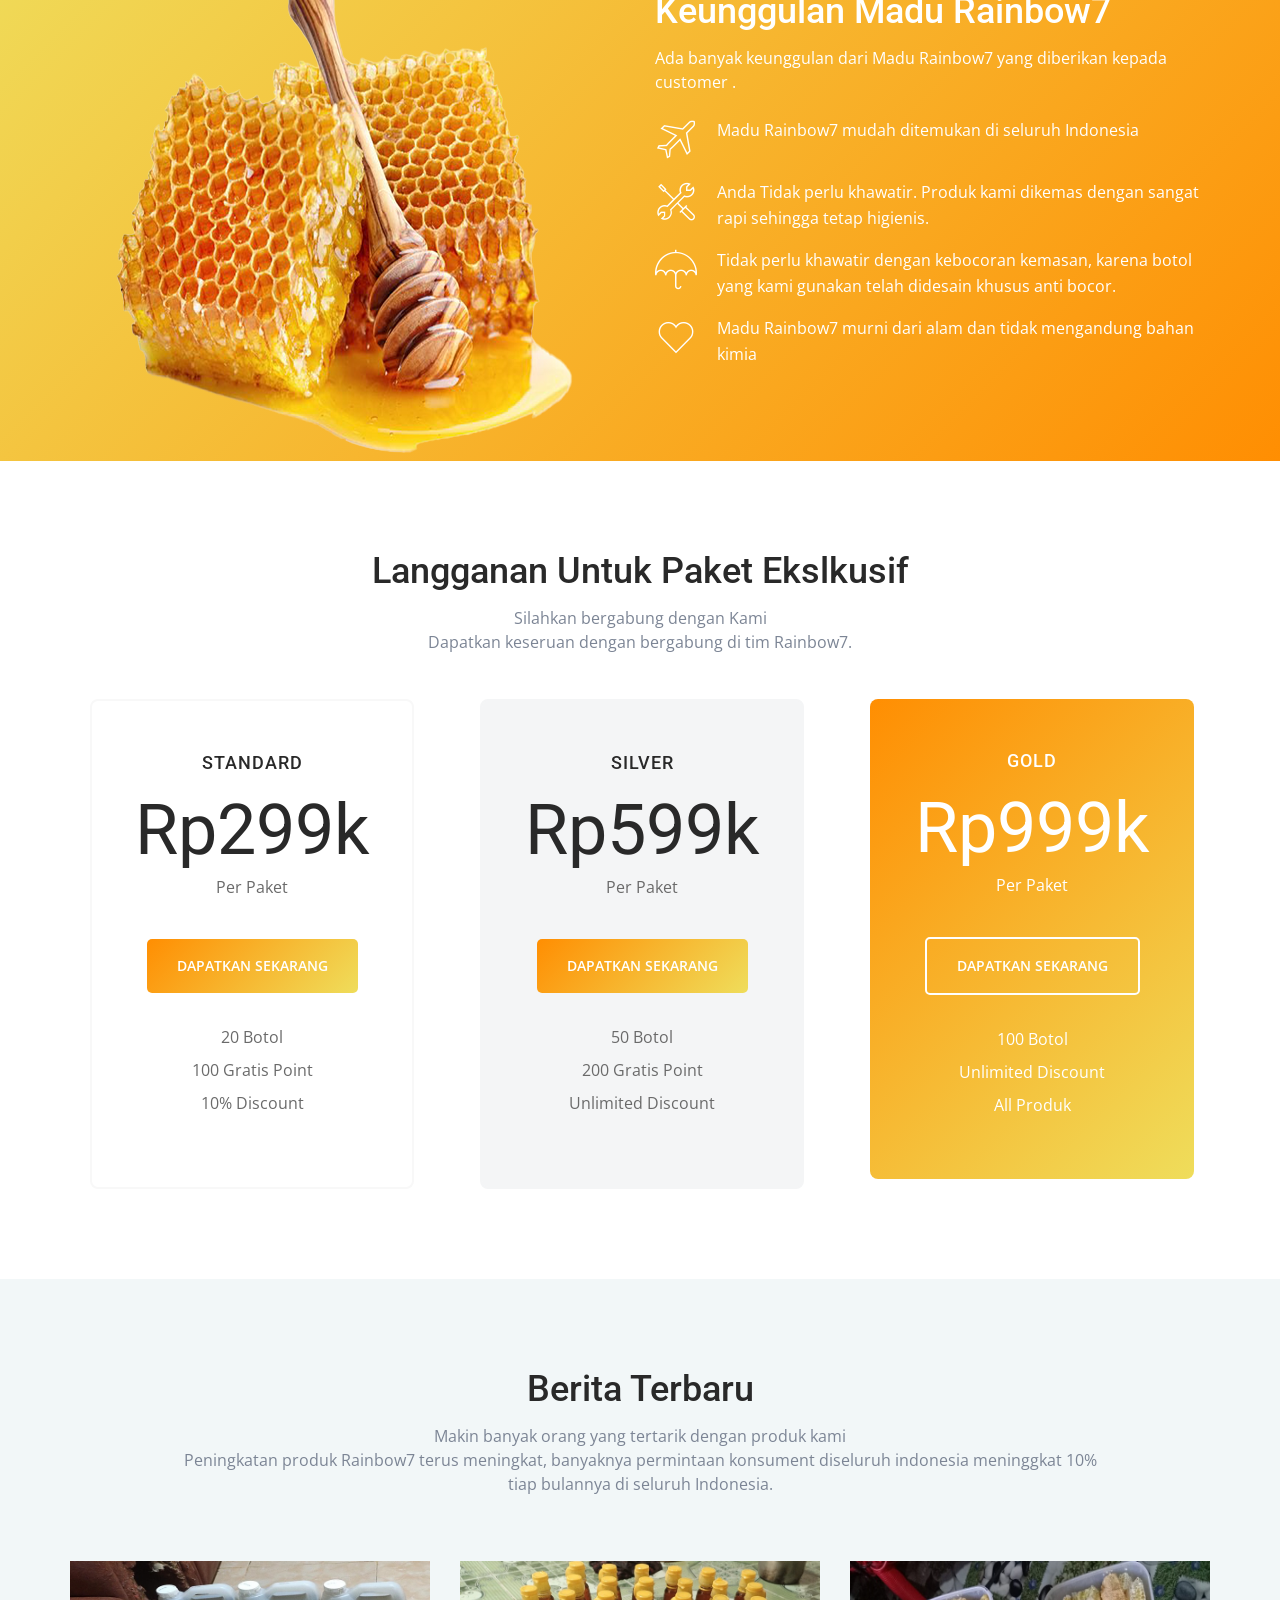
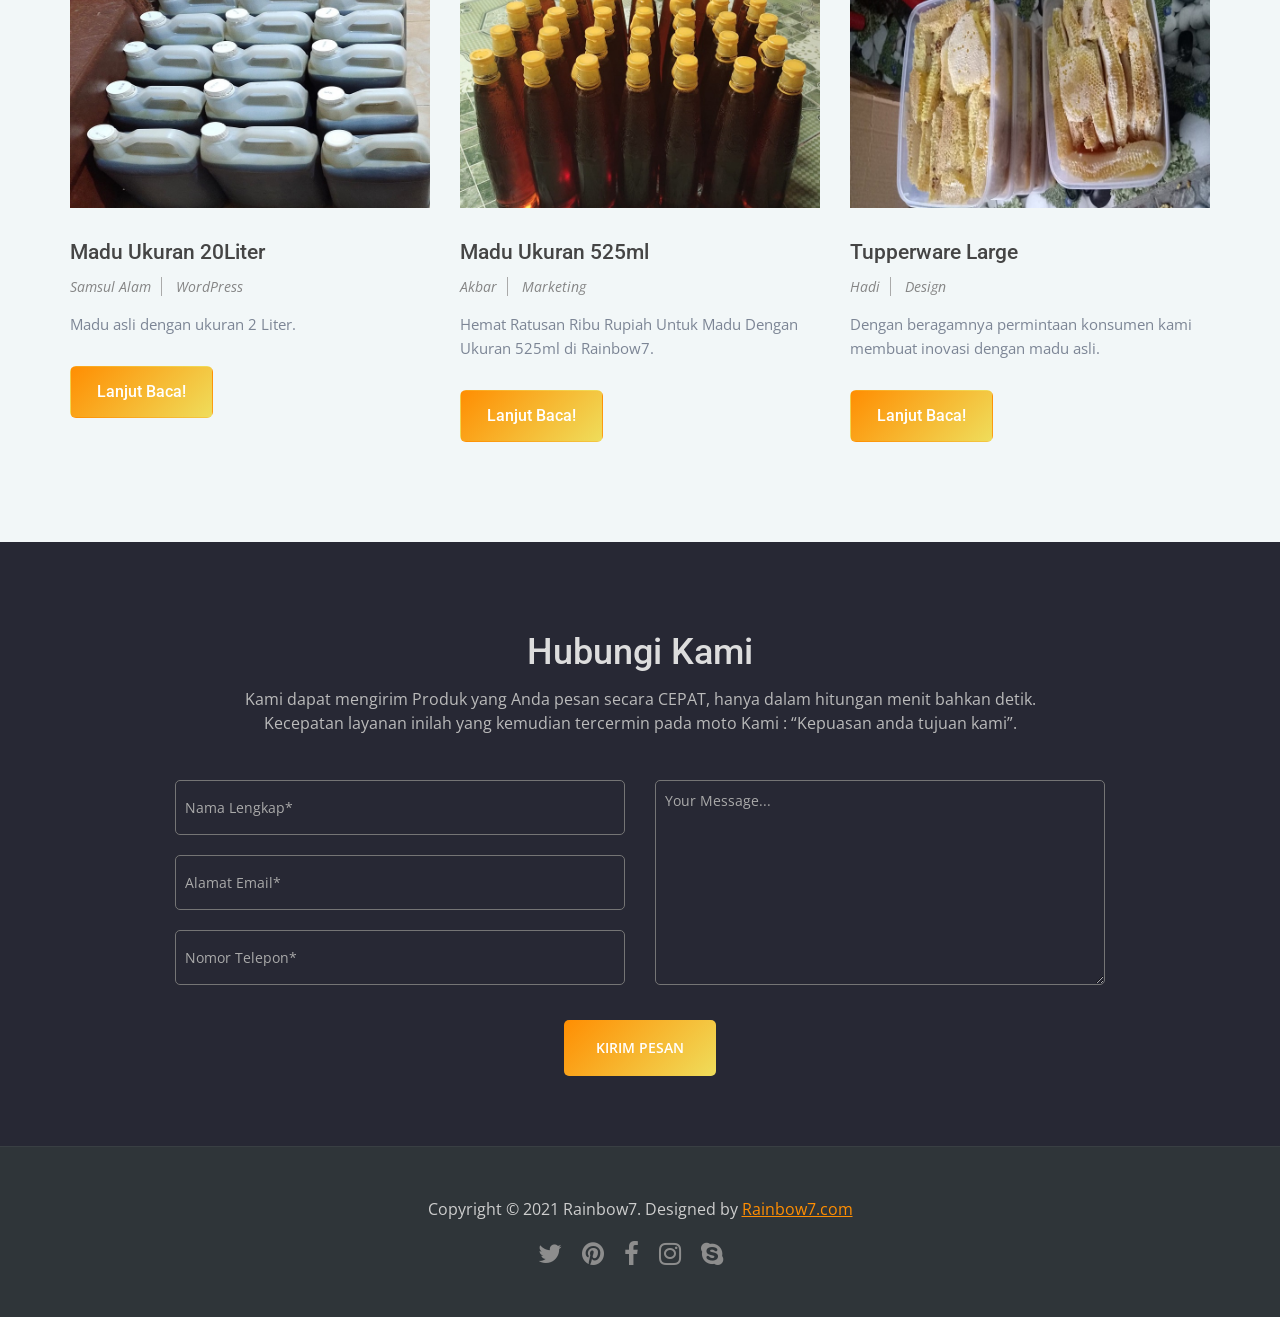
==== commit bf5046bf: "madu" ====
--- a/index.html
+++ b/index.html
@@ -71,7 +71,7 @@
 
 					<!--logo -->
 					</a>
-					<img src="/images/LOGO R7.png" class="logo-lg" id="R7">
+					<img src="images/LOGO R7.png" class="logo-lg" id="R7">
 					<a href="index.html" class="navbar-brand" id="logo">RAINBOW7</a>
 
 				</div>
@@ -753,7 +753,7 @@
 			<!--end row -->
 
 			<!--begin iphone image -->
-			<img src="images/iphone-12mini.png" alt="home-iphone" class="extra-image width-100 wow fadeInUp"
+			<img src="images/Madu dan dipper.png" alt="home-iphone" class="extra-image width-100 wow fadeInUp"
 				data-wow-delay="0.25s">
 			<!--end iphone image -->
 
--- a/css/style.css
+++ b/css/style.css
@@ -1890,7 +1890,7 @@
   }
 
   .navbar-fixed-top.opaque {
-    padding: 10px 0 10px 0;
+    padding: 22px 0 10px 0;
   }
 
   .navbar-default .navbar-toggle {
@@ -1921,6 +1921,15 @@
 
   .home-title p {
     margin-bottom: 30px !important;
+  }
+
+  .navbar-header {
+    margin-bottom: 15px !important;
+    padding-left: 10px !important;
+  }
+
+  #R7 {
+    margin-left: 2%;
   }
 }
 
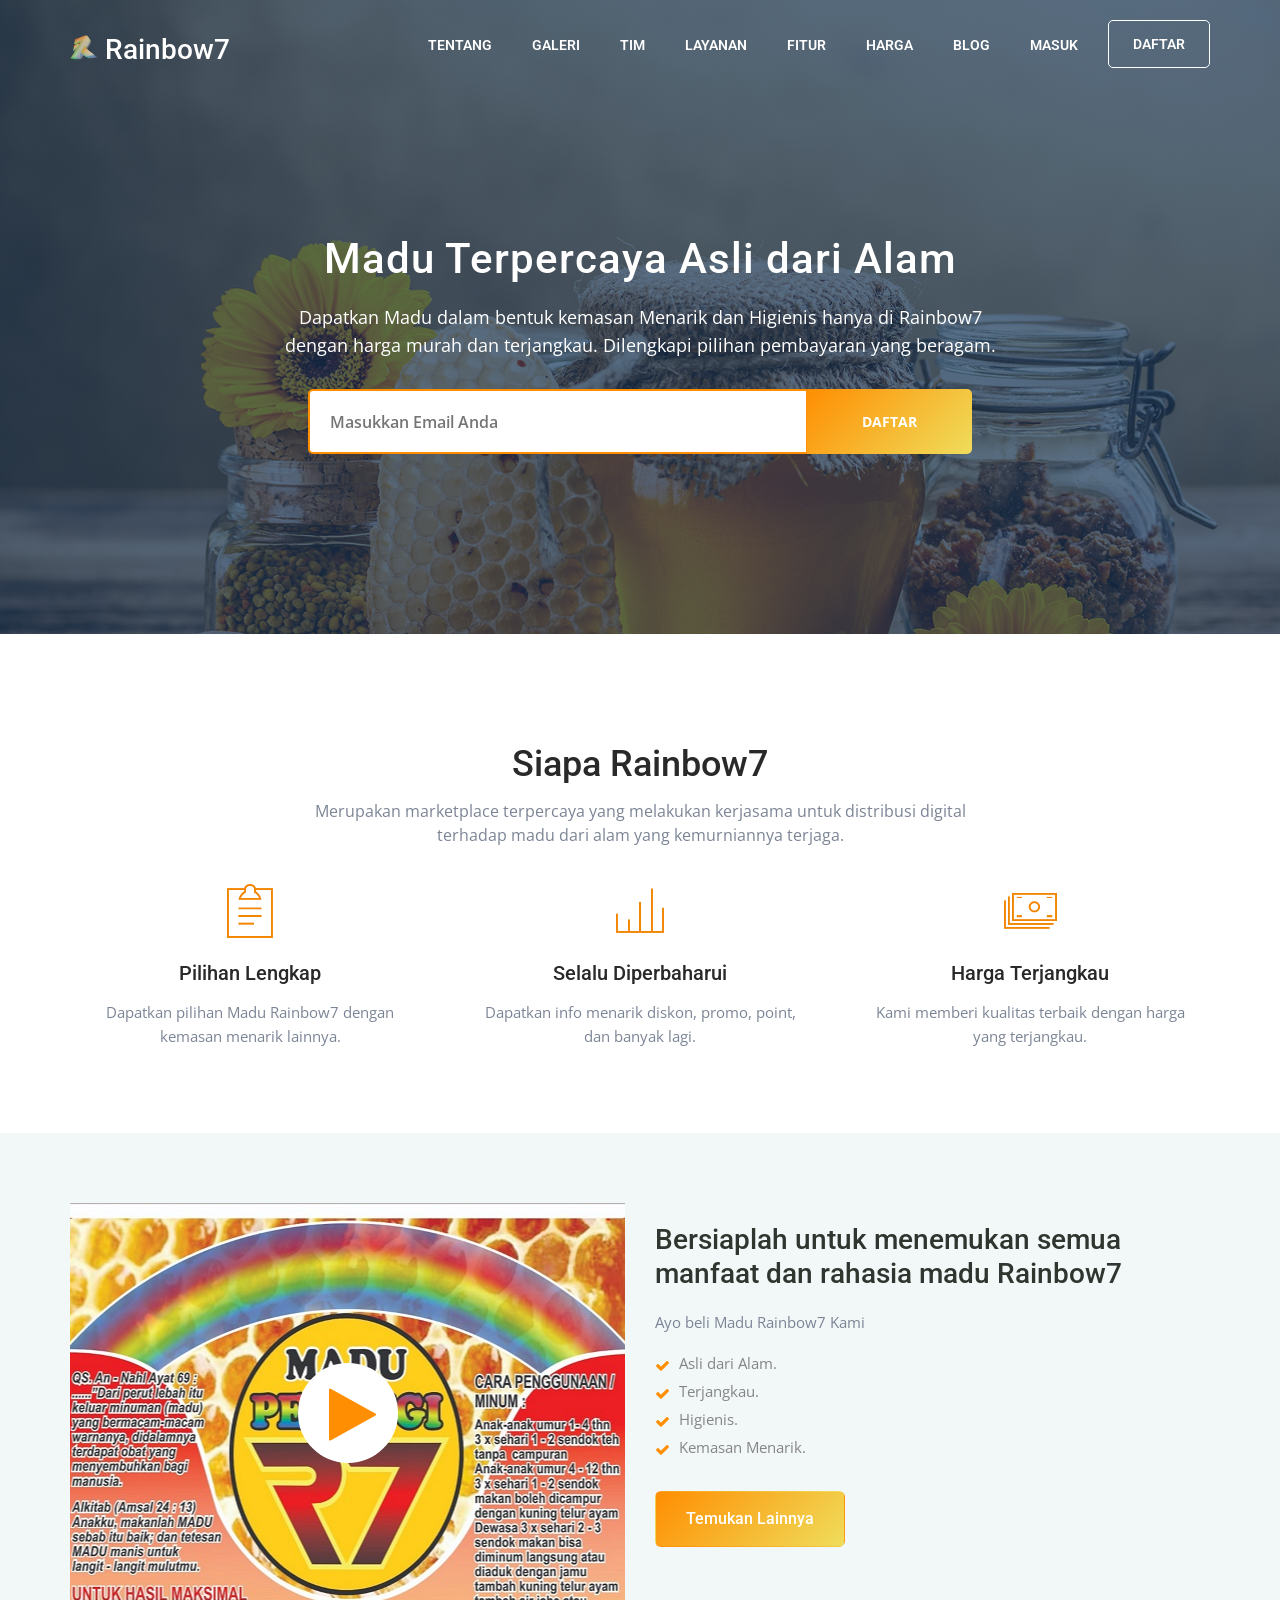
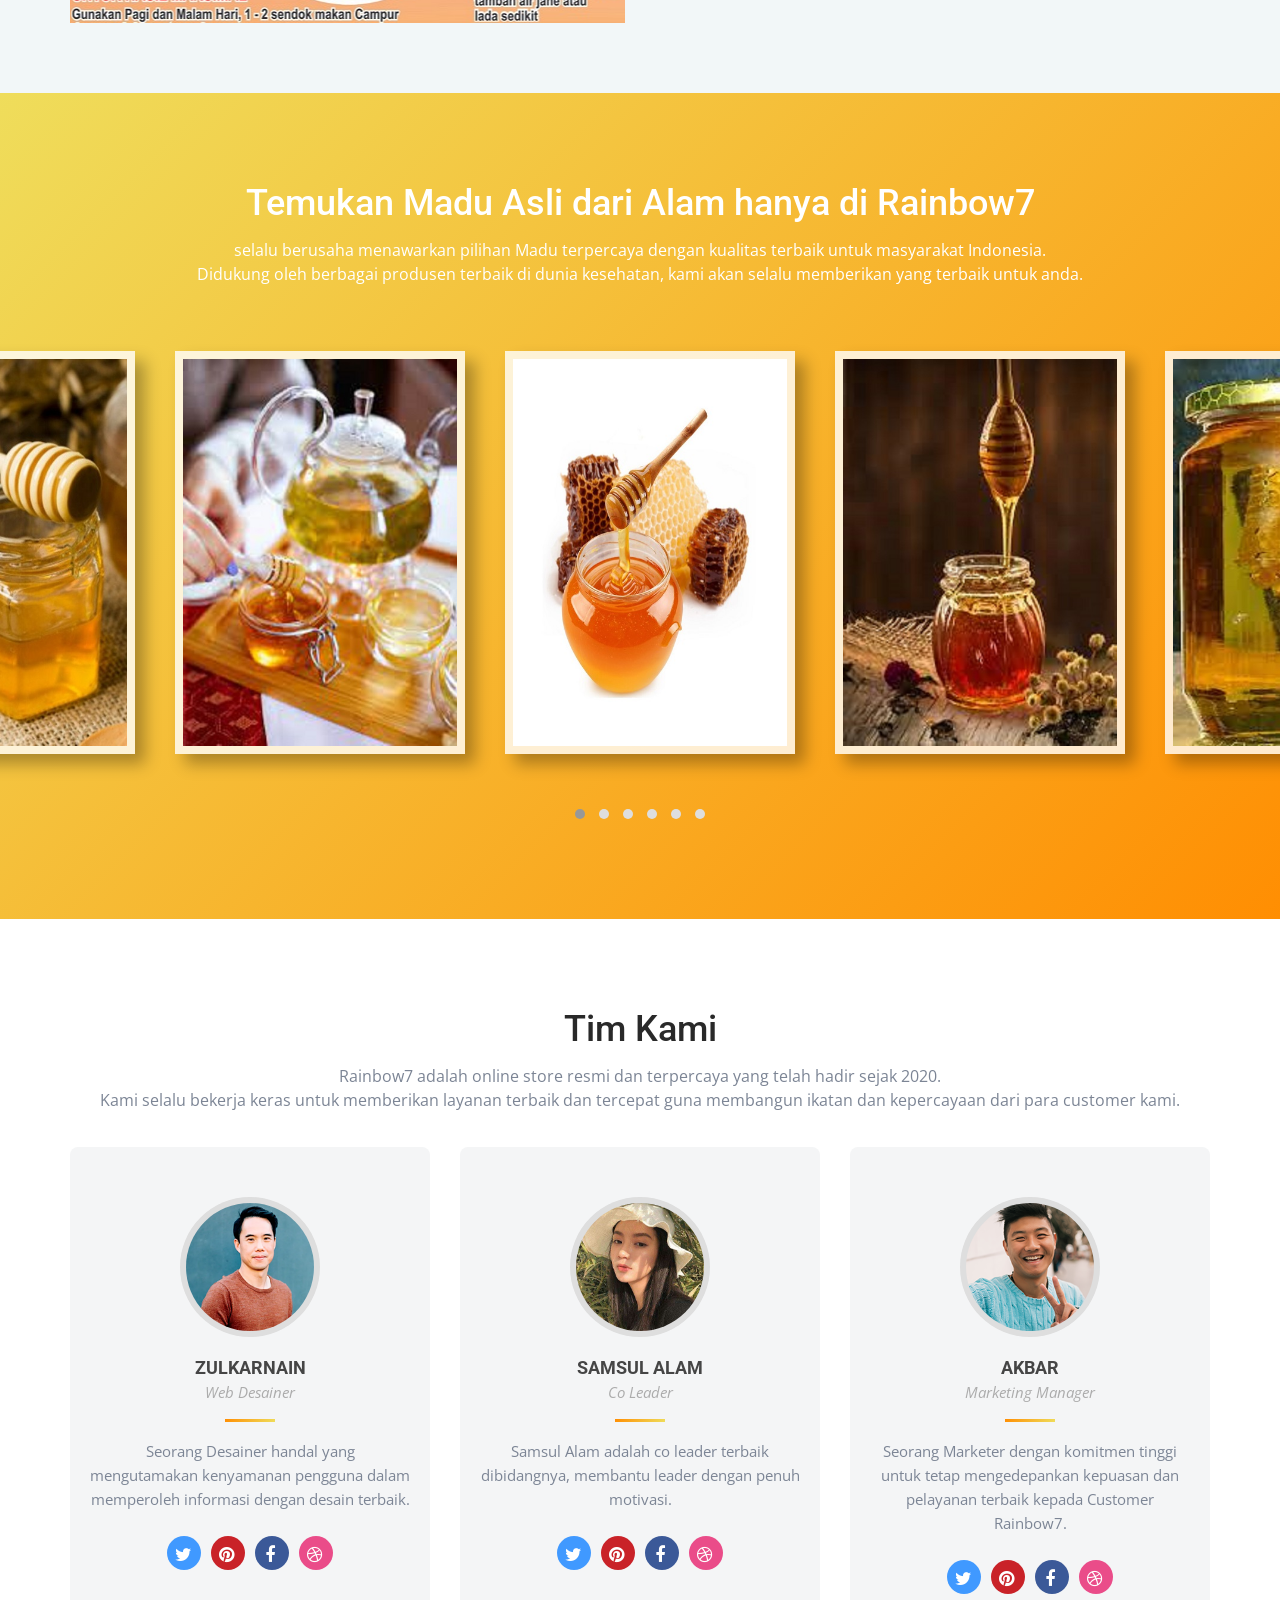
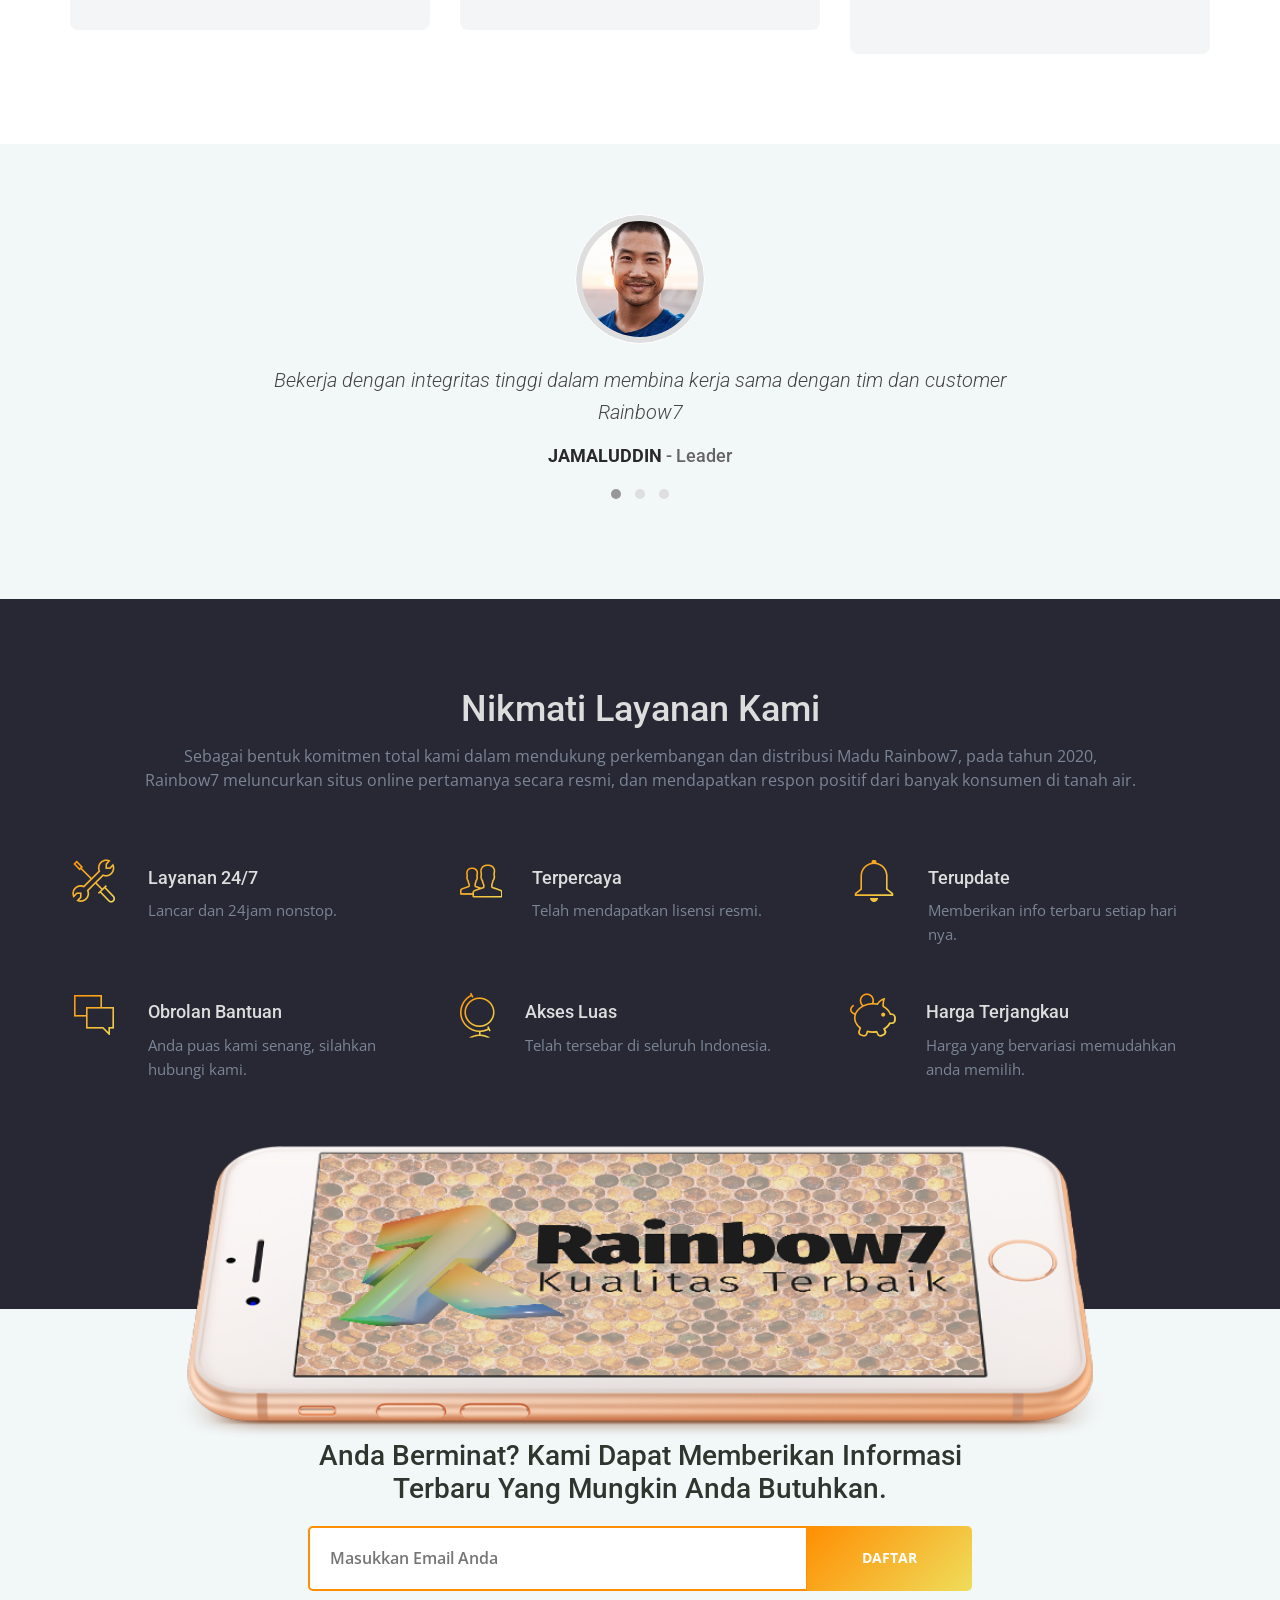
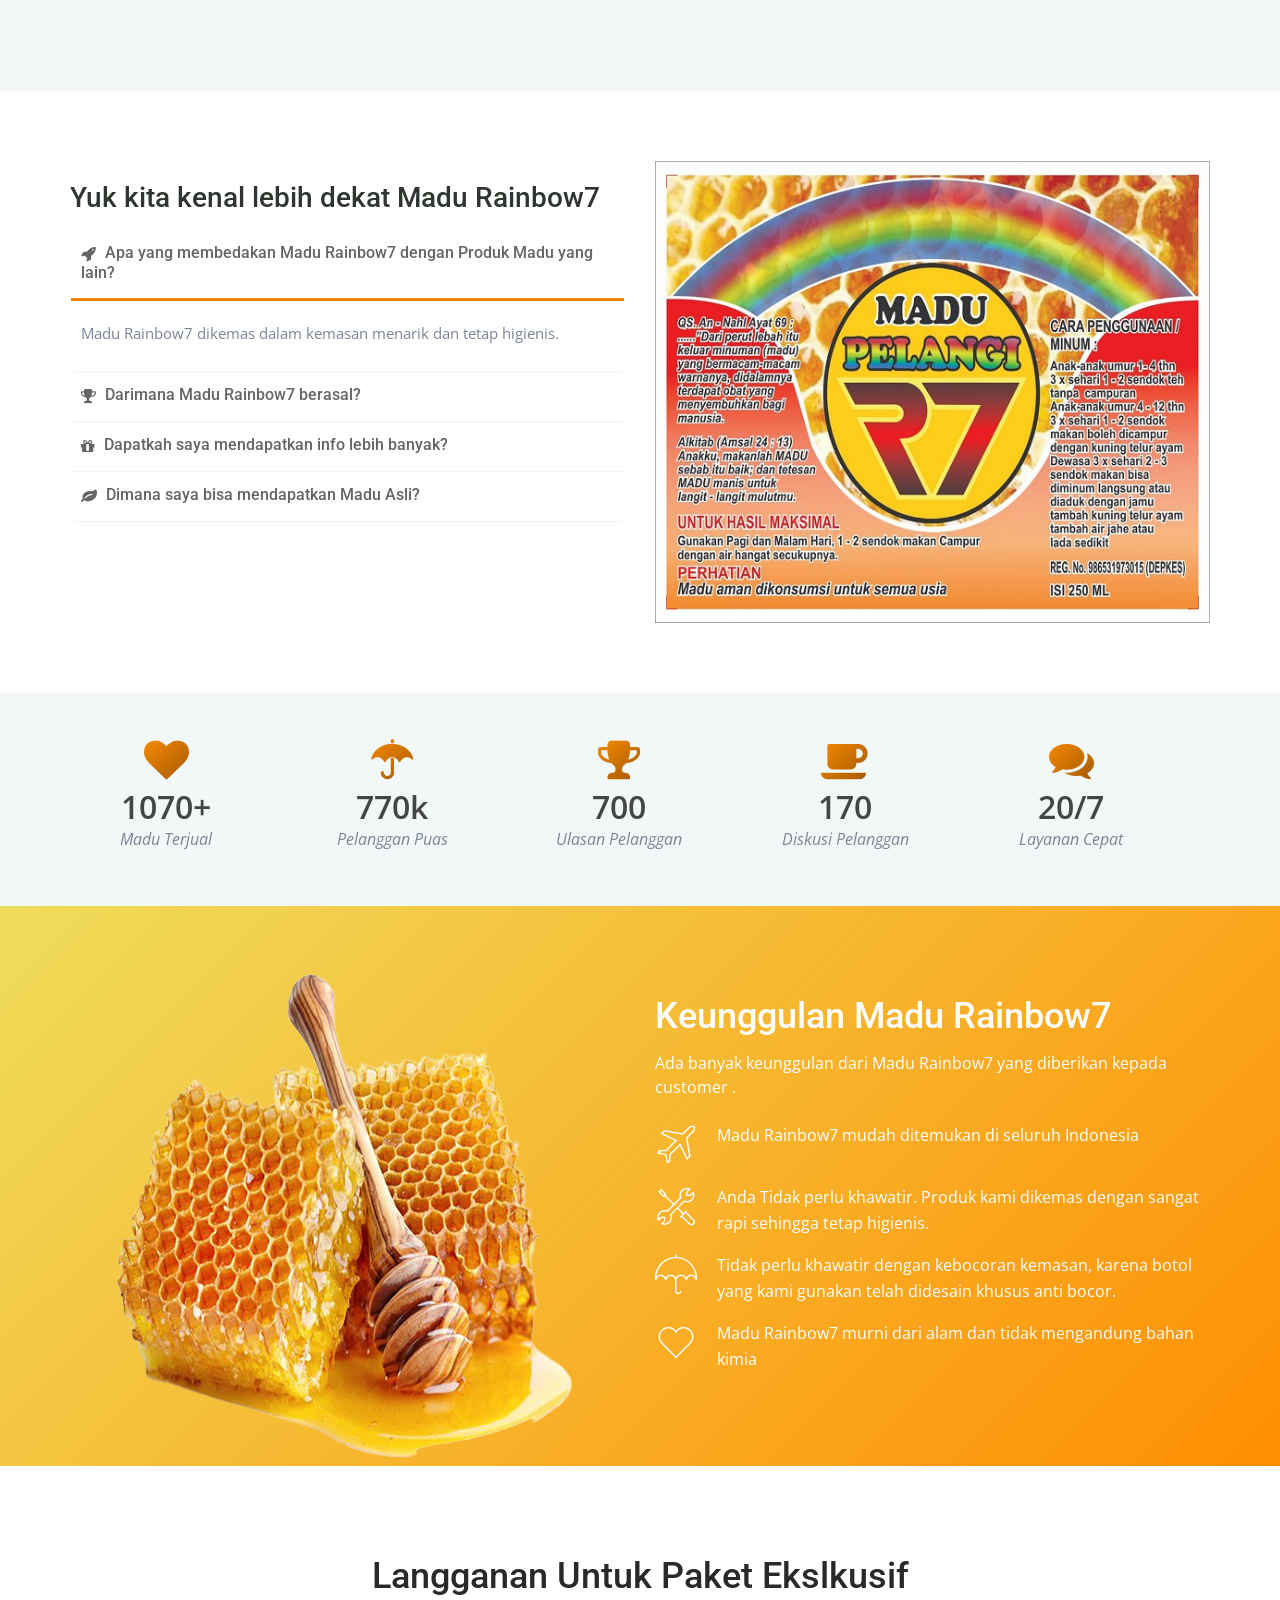
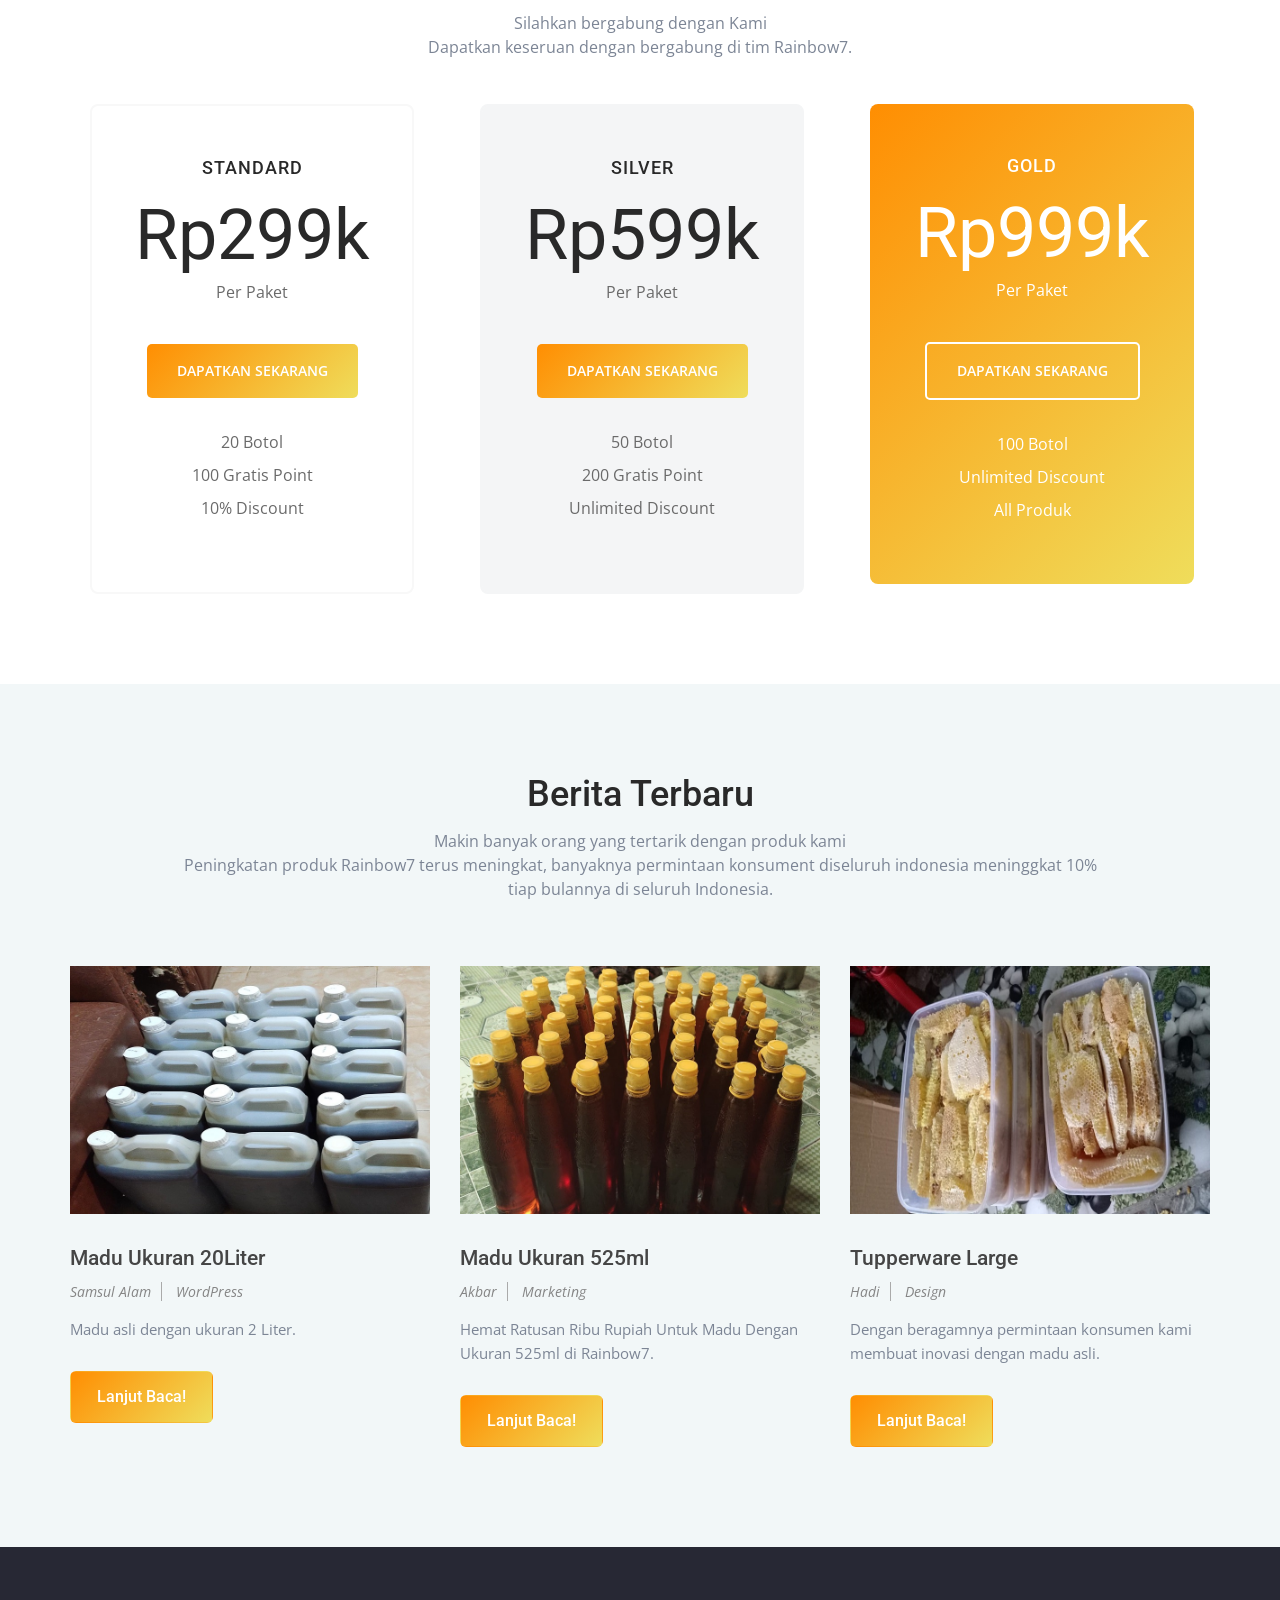
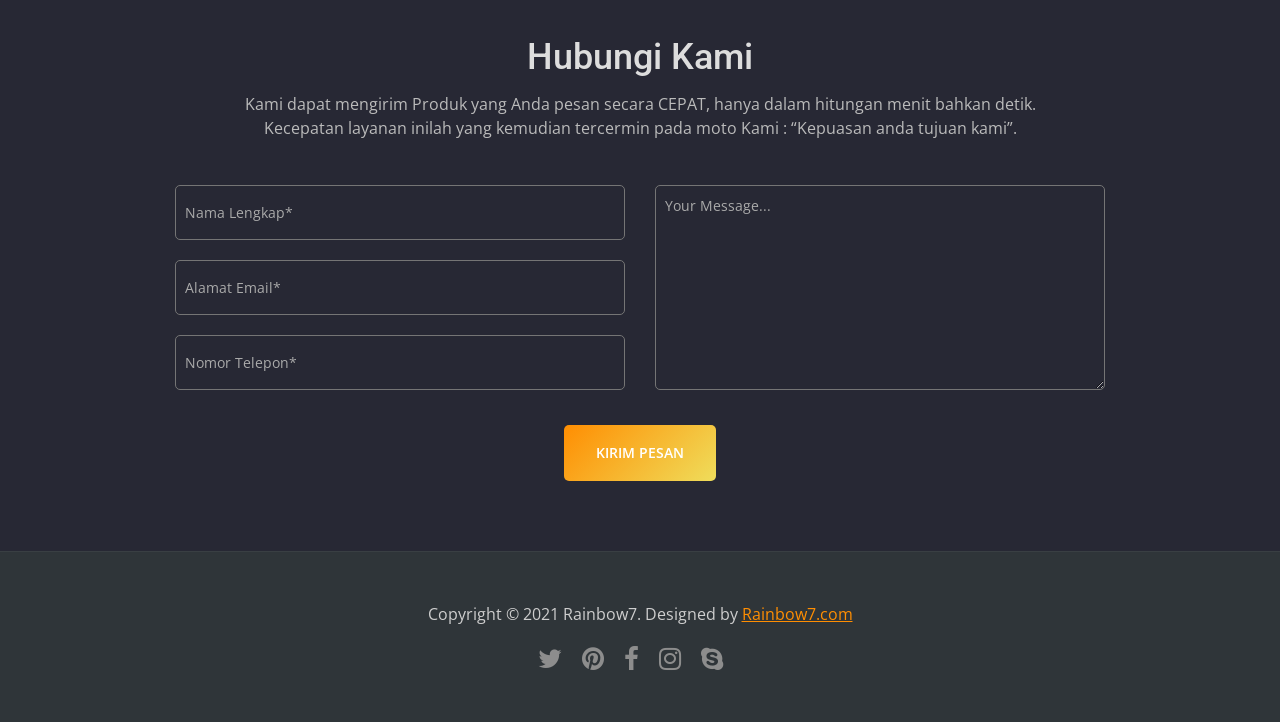
==== commit 291331bb: "Big changes" ====
--- a/index.html
+++ b/index.html
@@ -9,7 +9,7 @@
 
 	<title>RAINBOW 7 - Marketplace Madu Terpercaya</title>
 
-	
+
 	<!-- Loading Bootstrap -->
 	<link href="css/bootstrap.css" rel="stylesheet">
 
@@ -70,9 +70,7 @@
 					</button>
 
 					<!--logo -->
-					</a>
-					<img src="images/LOGO R7.png" class="logo-lg" id="R7">
-					<a href="index.html" class="navbar-brand" id="logo">RAINBOW7</a>
+					<a href="/" class="navbar-brand" id="logo"><img src="/images/LOGO R7.png" class="logo-lg" id="r7"> Rainbow7</a>
 
 				</div>
 
@@ -80,8 +78,6 @@
 
 					<ul class="nav navbar-nav navbar-right">
 
-						<li><a href="#home_wrapper">Beranda</a></li>
-
 						<li><a href="#about">Tentang</a></li>
 
 						<li><a href="#gallery">Galeri</a></li>
@@ -95,6 +91,8 @@
 						<li><a href="#pricing">Harga</a></li>
 
 						<li><a href="#blog">Blog</a></li>
+
+						<li><a href="/user">Masuk</a></li>
 
 						<li><a id="daftar" href="#contact" class="discover-btn">Daftar</a></li>
 
@@ -171,15 +169,12 @@
 	<!--end home section -->
 
 	<!--begin sponsors section -->
-	<div class="section-grey sponsors-padding">
-
-		<!--begin container-->
+	<!-- <div class="section-grey sponsors-padding">
+
 		<div class="container">
 
-			<!--begin row-->
 			<div class="row">
 
-				<!--begin col-sm-12-->
 				<div class="col-sm-12 sponsors">
 
 					<img src="images/partner2.png" class="sponsor" alt="image">
@@ -193,15 +188,12 @@
 					<img src="images/partner5.png" class="sponsor" alt="image">
 
 				</div>
-				<!--end col-sm-12-->
-
-			</div>
-			<!--end row-->
+
+			</div>
 
 		</div>
-		<!--end container-->
-
-	</div>
+
+	</div> -->
 	<!--end sponsors section -->
 
 	<!--begin section-white -->
@@ -261,7 +253,7 @@
 
 					<div class="about-box">
 
-						<i class="pe-7s-piggy hi-icon"></i>
+						<i class="pe-7s-cash hi-icon"></i>
 
 						<h3>Harga Terjangkau</h3>
 
@@ -753,7 +745,7 @@
 			<!--end row -->
 
 			<!--begin iphone image -->
-			<img src="images/Madu dan dipper.png" alt="home-iphone" class="extra-image width-100 wow fadeInUp"
+			<img src="/images/iphone-12mini.png" alt="home-iphone" class="extra-image width-100 wow fadeInUp"
 				data-wow-delay="0.25s">
 			<!--end iphone image -->
 
--- a/css/style.css
+++ b/css/style.css
@@ -7,7 +7,7 @@
 
 /* --- TABLE OF CONTENT
 
-01. GENERAL LAYOUT AND LOGO R7
+01. GENERAL LAYOUT
 02. MENU-NAV
 03. FOOTER
 04. HOME
@@ -35,52 +35,47 @@
 /* 			               01. GENERAL LAYOUT                 */
 /* ========================================================== */
 
-#logo {
-  margin-left: 70px;
-}
-
-#R7 {
-  position: absolute;
-  top: 11px;
-  height: 70px;
-}
-
-ul,
-ol {
-  list-style: none;
-  list-style-image: none;
-  margin: 0;
-  padding: 0;
-  color: #858585;
-  font-size: 14px;
-  line-height: 24px;
-  margin-bottom: 20px;
-}
-
-ul li,
-ol li {
-  font-size: 15px;
-  line-height: 28px;
-}
-
-ul li i {
-  vertical-align: middle;
-  padding-right: 5px;
+#r7 {
+  display: inline-block;
+  width: 28px;
+  height: auto;
+  vertical-align: bottom;
+}
+
+ul, ol { 
+	list-style: none; 
+	list-style-image: none; 
+	margin: 0; 
+	padding: 0;
+	color:#858585;
+	font-size: 14px;
+	line-height:24px;
+	margin-bottom:20px;
+}
+	
+ul li, ol li{
+	font-size: 15px;
+	line-height: 28px;
+}
+
+ul li i{
+	vertical-align: middle;
+	padding-right: 5px;
 }
 
 p {
-  font-size: 15px;
-  line-height: 24px;
-  font-weight: 400;
-  color: #7c8595;
-  margin-bottom: 15px;
+	font-size: 15px;
+	line-height: 24px;
+	font-weight: 400;
+	color: #7c8595;
+	margin-bottom:15px;
 }
 
 a,
 a:hover,
 a:focus {
-  text-decoration: none;
-  outline: 0;
+	text-decoration: none;
+	outline: 0;
 }
 
 h1,
@@ -89,471 +84,440 @@
 h4,
 h5,
 h6 {
-  font-family: "Roboto", sans-serif;
+  font-family: 'Roboto', sans-serif;
   line-height: 1.2;
-  margin-bottom: 20px;
-  color: #2f362f;
+  margin-bottom:20px;
+  color: #2F362F;
 }
 
 h1 {
-  font-size: 42px;
+	font-size: 42px;
 }
 
 h2 {
-  font-size: 36px;
+	font-size: 36px;
 }
 
 h3 {
-  font-size: 28px;
+	font-size: 28px;
 }
 
 h4 {
-  font-size: 24px;
+	font-size: 24px;
 }
 
 h5 {
-  font-size: 20px;
+	font-size: 20px;
 }
 
 h6 {
-  font-size: 18px;
-}
-
-h2.section-title {
-  font-size: 36px;
-  line-height: 40px;
-  color: #292929;
-  margin-bottom: 15px;
-}
-
-h2.section-title.grey {
-  color: #ddd;
-}
-
-h2.section-title.white {
-  color: #ffffff;
-}
-
-p.section-subtitle {
-  font-size: 16px;
-}
-
-p.section-subtitle.grey {
-  color: #bbb;
-}
-
-p.section-subtitle.white {
-  color: #ffffff;
+	font-size: 18px;
+}
+
+h2.section-title{
+	font-size: 36px;
+    line-height: 40px;
+    color: #292929;
+    margin-bottom: 15px;
+}
+
+h2.section-title.grey{
+	color:#ddd;
+}
+
+h2.section-title.white{
+	color:#ffffff;
+}
+
+p.section-subtitle{
+	font-size:16px;
+}
+
+p.section-subtitle.grey{
+	color:#bbb;
+}
+
+p.section-subtitle.white{
+	color:#ffffff;
 }
 
 h3.medium-title {
-  font-size: 32px;
-  margin-top: 10px;
+	font-size: 32px;
+	margin-top:10px;
 }
 
 ul {
-  padding: 0;
-}
-
-ul li {
-  list-style-type: none;
-}
-
-a:hover,
-a:focus,
-a:active,
-a:visited {
-  text-decoration: none;
+	padding: 0;
+}
+
+ul li{
+	list-style-type: none;
+}
+
+a:hover, a:focus, a:active, a:visited {
+	text-decoration: none;
 }
 
 iframe {
-  max-width: 100%;
-  border: none;
-}
-
-.white-text {
-  color: #fff;
+    max-width: 100%;
+    border: none;
+}
+
+.white-text{ 
+	color: #fff;
 }
 
 .blue {
-  color: #3498db;
+    color: #3498db;
 }
 
 .lyla {
-  color: #ff8e02;
+    color: #ff8e02;
 }
 
 .section-white {
-  background: #fff;
-  padding: 70px 0;
-}
-
-.section-grey {
-  background: #f2f7f8;
-  padding: 70px 0;
-}
-
-.section-white.no-padding,
-.section-grey.no-padding {
-  padding: 0;
-}
-
-.section-white.small-paddings,
-.section-grey.small-paddings {
-  padding: 30px 0;
-}
-
-.section-gradient {
-  background: #008aff; /* For browsers that do not support gradients */
-  background: -webkit-linear-gradient(
-    135deg,
-    #ff8e02 0%,
-    #efdd5b 100%
-  ); /* For Safari 5.1 to 6.0 */
-  background: -o-linear-gradient(
-    bottom right,
-    #ff8e02,
-    #efdd5b
-  ); /* For Opera 11.1 to 12.0 */
-  background: -moz-linear-gradient(
-    bottom right,
-    #008aff,
-    #1ad2fd
-  ); /* For Firefox 3.6 to 15 */
-  background: linear-gradient(
-    to 135deg,
-    #ff8e02 0%,
-    #efdd5b 100%
-  ); /* Standard syntax */
-  padding: 70px 0;
-}
-
-.section-dark {
-  background-color: #272834;
-  padding: 70px 0;
-}
-
-.width-100 {
-  width: 100%;
+	background: #fff;
+	padding: 70px 0;
+}
+
+.section-grey{
+	background: #f2f7f8;
+	padding: 70px 0;
+}
+
+.section-white.no-padding, .section-grey.no-padding {
+	padding:0;
+}
+
+.section-white.small-paddings, .section-grey.small-paddings {
+	padding: 30px 0;
+}
+
+.section-gradient{
+	background: #008aff; /* For browsers that do not support gradients */
+  	background: -webkit-linear-gradient(135deg, #ff8e02 0%, #efdd5b 100%); /* For Safari 5.1 to 6.0 */
+  	background: -o-linear-gradient(bottom right, #ff8e02, #efdd5b); /* For Opera 11.1 to 12.0 */
+  	background: -moz-linear-gradient(bottom right, #008aff, #1ad2fd); /* For Firefox 3.6 to 15 */
+  	background: linear-gradient(to 135deg, #ff8e02 0%, #efdd5b 100%); /* Standard syntax */
+  	padding: 70px 0;
+}
+
+.section-dark{
+	background-color:#272834;
+	padding:70px 0;
+}
+
+.width-100{
+	width: 100%;
 }
 
 /* margin and padding classes */
 
 .margin-right-25 {
-  margin-right: 25px !important;
+	margin-right: 25px !important;
 }
 
 .margin-top-110 {
-  margin-top: 110px !important;
+	margin-top: 110px !important;
 }
 
 .margin-top-100 {
-  margin-top: 100px !important;
+	margin-top: 100px !important;
 }
 
 .margin-top-90 {
-  margin-top: 90px !important;
+	margin-top: 90px !important;
 }
 
 .margin-top-80 {
-  margin-top: 80px !important;
+	margin-top: 80px !important;
 }
 
 .margin-top-60 {
-  margin-top: 60px !important;
+	margin-top: 60px !important;
 }
 
 .margin-top-50 {
-  margin-top: 50px !important;
+	margin-top: 50px !important;
 }
 
 .margin-top-40 {
-  margin-top: 40px !important;
+	margin-top: 40px !important;
 }
 
 .margin-top-35 {
-  margin-top: 35px !important;
+	margin-top: 35px !important;
 }
 
 .margin-top-30 {
-  margin-top: 30px !important;
+	margin-top: 30px !important;
 }
 
 .margin-top-20 {
-  margin-top: 20px !important;
+	margin-top: 20px !important;
 }
 
 .margin-top-10 {
-  margin-top: 10px !important;
+	margin-top: 10px !important;
 }
 
 .margin-top-5 {
-  margin-top: 5px !important;
+	margin-top: 5px !important;
 }
 
 .margin-bottom-0 {
-  margin-bottom: 0px !important;
+	margin-bottom: 0px !important;
 }
 
 .margin-bottom-10 {
-  margin-bottom: 10px !important;
+	margin-bottom: 10px !important;
 }
 
 .margin-bottom-20 {
-  margin-bottom: 20px !important;
+	margin-bottom: 20px !important;
 }
 
 .margin-bottom-30 {
-  margin-bottom: 30px !important;
+	margin-bottom: 30px !important;
 }
 
 .margin-bottom-40 {
-  margin-bottom: 40px !important;
+	margin-bottom: 40px !important;
 }
 
 .margin-bottom-50 {
-  margin-bottom: 50px !important;
+	margin-bottom: 50px !important;
 }
 
 .margin-bottom-60 {
-  margin-bottom: 60px !important;
+	margin-bottom: 60px !important;
 }
 
 .margin-bottom-70 {
-  margin-bottom: 70px !important;
+	margin-bottom: 70px !important;
 }
 
 .margin-bottom-80 {
-  margin-bottom: 80px !important;
+	margin-bottom: 80px !important;
 }
 
 .margin-bottom-100 {
-  margin-bottom: 100px !important;
+	margin-bottom: 100px !important;
 }
 
 .margin-bottom-120 {
-  margin-bottom: 120px !important;
+	margin-bottom: 120px !important;
 }
 
 .margin-bottom-130 {
-  margin-bottom: 120px !important;
+	margin-bottom: 120px !important;
 }
 
 .margin-bottom-140 {
-  margin-bottom: 140px !important;
+	margin-bottom: 140px !important;
 }
 
 .padding-top-0 {
-  padding-top: 0px !important;
+	padding-top: 0px !important;
 }
 
 .padding-top-10 {
-  padding-top: 10px !important;
+	padding-top: 10px !important;
 }
 
 .padding-top-20 {
-  padding-top: 20px !important;
+	padding-top: 20px !important;
 }
 .padding-top-25 {
-  padding-top: 25px !important;
+	padding-top: 25px !important;
 }
 
 .padding-top-30 {
-  padding-top: 30px !important;
+	padding-top: 30px !important;
 }
 
 .padding-top-40 {
-  padding-top: 40px !important;
+	padding-top: 40px !important;
 }
 
 .padding-top-45 {
-  padding-top: 45px !important;
+	padding-top: 45px !important;
 }
 
 .padding-top-50 {
-  padding-top: 50px !important;
+	padding-top: 50px !important;
 }
 .padding-top-60 {
-  padding-top: 60px !important;
+	padding-top: 60px !important;
 }
 
 .padding-top-70 {
-  padding-top: 70px !important;
+	padding-top: 70px !important;
 }
 
 .padding-top-80 {
-  padding-top: 80px !important;
+	padding-top: 80px !important;
 }
 
 .padding-top-100 {
-  padding-top: 100px !important;
+	padding-top: 100px !important;
 }
 
 .padding-top-120 {
-  padding-top: 120px !important;
+	padding-top: 120px !important;
 }
 
 .padding-bottom-70 {
-  padding-bottom: 70px !important;
+	padding-bottom: 70px !important;
 }
 
 .padding-bottom-60 {
-  padding-bottom: 60px !important;
+	padding-bottom: 60px !important;
 }
 
 .padding-bottom-50 {
-  padding-bottom: 50px !important;
+	padding-bottom: 50px !important;
 }
 
 .padding-bottom-40 {
-  padding-bottom: 40px !important;
+	padding-bottom: 40px !important;
 }
 
 .padding-bottom-30 {
-  padding-bottom: 30px !important;
+	padding-bottom: 30px !important;
 }
 
 .padding-bottom-20 {
-  padding-bottom: 20px !important;
+	padding-bottom: 20px !important;
 }
 
 .padding-bottom-10 {
-  padding-bottom: 10px !important;
+	padding-bottom: 10px !important;
 }
 
 .padding-bottom-0 {
-  padding-bottom: 0px !important;
+	padding-bottom: 0px !important;
 }
 
 .margin-top-0 {
-  margin-top: 0px !important;
+	margin-top: 0px !important;
 }
 
 /* ========================================================== */
 /* 			               02. MENU-NAV                       */
 /* ========================================================== */
 
-.navbar-brand {
-  font-family: "Roboto", sans-serif;
-  font-size: 35px;
-  font-weight: 500;
-  color: rgb(0, 0, 0) !important;
-}
-
-.navbar-fixed-top.opaque .navbar-brand {
-  font-family: "Roboto", sans-serif;
-  font-size: 28px;
-  font-weight: 700;
-  color: #070707 !important;
+.navbar-brand{
+	font-family: 'Roboto', sans-serif;
+	font-size: 28px;
+	font-weight: 500;
+	color: #fff!important;
+}
+
+.navbar-fixed-top.opaque .navbar-brand{
+	font-family: 'Roboto', sans-serif;
+	font-size: 28px;
+	font-weight: 700;
+	color: #353535!important;
 }
 
 .navbar-fixed-top #navbar-collapse-02 .current a {
-  color: #008aff;
-  -webkit-transition: all 0.5s ease;
-  -moz-transition: all 0.5s ease;
-  -o-transition: all 0.5s ease;
-  transition: all 0.5s ease;
+    color:#008aff;
+     -webkit-transition: all 0.5s ease;
+    -moz-transition: all 0.5s ease;
+    -o-transition: all 0.5s ease;
+    transition: all 0.5s ease;
 }
 
 .navbar-fixed-top.opaque #navbar-collapse-02 .current a {
-  color: #4285f4 !important;
-  -webkit-transition: all 0.5s ease;
-  -moz-transition: all 0.5s ease;
-  -o-transition: all 0.5s ease;
-  transition: all 0.5s ease;
+    color:#f28600!important;
+     -webkit-transition: all 0.5s ease;
+    -moz-transition: all 0.5s ease;
+    -o-transition: all 0.5s ease;
+    transition: all 0.5s ease;
 }
 
 .navbar {
-  padding-top: 20px;
-  padding-bottom: 20px;
+	padding-top: 20px;
+	padding-bottom: 20px;
 }
 
 .navbar-fixed-top {
-  position: relative !important;
-  background-color: rgba(0, 0, 0, 0) !important;
-  border-bottom: none;
-  transition: background-color 0.25s ease 0s;
+	position: absolute!important;
+	background-color: rgba(0, 0, 0, 0.0)!important; 
+	border-bottom: none;
+	transition: background-color 0.25s ease 0s;
 }
 
 .navbar-fixed-top.opaque {
-  position: fixed !important;
-  background-color: #fff !important;
-  border-bottom: 1px solid #eee;
-  padding: 20px 0;
-  transition: all 0.25s ease-in-out 0s;
-}
-
-.navbar-fixed-top .navbar-nav > li > a,
-.navbar-fixed-top .navbar-nav > li > a:hover {
-  -webkit-transition: all 0.5s ease;
-  -moz-transition: all 0.5s ease;
-  -o-transition: all 0.5s ease;
-  transition: all 0.5s ease;
-}
-
-/* Warna tulisan selain daftar navigasi  */
-.navbar-fixed-top .navbar-nav > li > a {
-  color: #000000 !important;
-  font-size: 14px !important;
-  line-height: 30px !important;
-  text-transform: uppercase;
-  padding: 10px 20px !important;
-  font-family: "Roboto", sans-serif;
-  font-weight: 600;
-}
-
-/* Khusus warna tulisan Daftar */
-#daftar {
-  color: white !important;
-}
-#daftar:hover {
-  color: rgb(0, 0, 0) !important;
-}
-
-.navbar-fixed-top.opaque .navbar-nav > li > a {
-  color: #454545 !important;
+	position: fixed!important;
+	background-color: #fff!important;
+	border-bottom: 1px solid #eee;
+	padding: 20px 0;
+	transition: all 0.25s ease-in-out 0s;
+}
+
+.navbar-fixed-top .navbar-nav > li > a, .navbar-fixed-top .navbar-nav > li > a:hover{
+	-webkit-transition: all 0.5s ease;
+    -moz-transition: all 0.5s ease;
+    -o-transition: all 0.5s ease;
+    transition: all 0.5s ease;
+}
+
+.navbar-fixed-top .navbar-nav > li > a{
+	color:#fff !important;
+	font-size: 14px !important;
+	line-height: 30px !important;
+	text-transform: uppercase;
+	padding: 10px 20px!important;
+	font-family: 'Roboto', sans-serif;
+	font-weight: 600;
+}
+
+.navbar-fixed-top.opaque .navbar-nav > li > a{
+	color:#454545 !important;
 }
 
 .navbar-fixed-top .navbar-nav > li > a.discover-btn {
-  background: #ff8e02;
-  border: 1px solid #fff;
-  border-radius: 5px 5px;
-  padding: 8px 24px !important;
-  margin-left: 10px;
-  margin-right: 15px;
-  font-family: "Roboto", sans-serif;
+	background: transparent;
+	border: 1px solid #fff;
+	border-radius: 5px 5px;
+	padding: 8px 24px!important;
+	margin-left: 10px;
+	margin-right: 15px;
+	font-family: 'Roboto', sans-serif;
 }
 
 .navbar-fixed-top.opaque .navbar-nav > li > a.discover-btn {
-  color: #fff !important;
-  background: #008aff;
-  background: -webkit-linear-gradient(135deg, #ff8e02 0%, #efdd5b 100%);
-  background: -o-linear-gradient(bottom right, #ff8e02, #efdd5b);
-  background: -moz-linear-gradient(bottom right, #008aff, #1ad2fd);
-  background: linear-gradient(135deg, #ff8e02 0%, #efdd5b 100%);
-  -webkit-transition: all 0.5s ease;
-  -moz-transition: all 0.5s ease;
-  -o-transition: all 0.5s ease;
-  transition: all 0.5s ease;
+	color: #fff!important;
+	background: #008aff;
+    background: -webkit-linear-gradient(135deg, #ff8e02 0%, #efdd5b 100%);
+    background: -o-linear-gradient(bottom right, #ff8e02, #efdd5b);
+    background: -moz-linear-gradient(bottom right, #008aff, #1ad2fd);
+    background: linear-gradient(135deg, #ff8e02 0%, #efdd5b 100%);
+	-webkit-transition: all 0.5s ease;
+    -moz-transition: all 0.5s ease;
+    -o-transition: all 0.5s ease;
+    transition: all 0.5s ease;
 }
 
 .navbar-fixed-top .navbar-nav > li > a.discover-btn:hover {
-  border: 1px solid #ffffff;
-  color: #4285f4 !important;
-  background: #ffffff;
+	border: 1px solid #ffffff;
+	color: #f28600!important;
+	background: #ffffff;
 }
 
 .navbar-fixed-top.opaque .navbar-nav > li > a.discover-btn:hover {
-  color: #fff !important;
-  background: #008aff;
-  background: -webkit-linear-gradient(135deg, #efdd5b 0%, #ff8e02 100%);
-  background: -o-linear-gradient(bottom right, #efdd5b, #ff8e02);
-  background: -moz-linear-gradient(bottom right, #efdd5b, #ff8e02);
-  background: linear-gradient(135deg, #efdd5b 0%, #ff8e02 100%);
+	color: #fff!important;
+	background: #008aff;
+    background: -webkit-linear-gradient(135deg, #efdd5b 0%, #ff8e02 100%);
+    background: -o-linear-gradient(bottom right, #efdd5b, #ff8e02);
+    background: -moz-linear-gradient(bottom right, #efdd5b, #ff8e02);
+    background: linear-gradient(135deg, #efdd5b 0%, #ff8e02 100%);
 }
 
 .navbar-fixed-top.opaque #navbar-collapse-02 .current a.discover-btn {
-  color: #fff !important;
+    color: #fff!important;
 }
 
 /* ========================================================== */
@@ -561,55 +525,55 @@
 /* ========================================================== */
 
 .footer {
-  z-index: 900;
-  background-color: #2f3539;
-  border-top: 1px solid #393f43;
-  padding: 50px 0;
-  font-weight: 300;
+	z-index:900;
+	background-color: #2f3539;
+    border-top: 1px solid #393f43;
+	padding: 50px 0;
+	font-weight: 300;
 }
 
 .footer p {
-  font-size: 16px;
-  color: #cecece;
+	font-size: 16px;
+	color: #cecece;
 }
 
 .footer p a {
-  font-size: 16px;
-  color: #ff8e02;
-  text-decoration: underline;
+	font-size: 16px;
+	color: #ff8e02;
+	text-decoration:underline;
 }
 
 /* Footer Social Icons */
-ul.footer_social {
-  width: 100%;
-  max-width: 1140px;
-  display: block;
-  margin: 0 auto;
-  padding-top: 5px;
-  text-align: center;
-}
-
-ul.footer_social li {
-  display: inline-block;
-  margin: 0;
-  line-height: 100% !important;
+ul.footer_social{
+	width:100%;
+	max-width:1140px;
+	display:block;
+	margin:0 auto;
+	padding-top:5px;
+	text-align:center;
+}
+
+ul.footer_social li{
+	display:inline-block;
+    margin:0 ;
+	line-height:100%!important;
 }
 
 ul.footer_social li a i {
   display: inline-block;
-  margin: 0 8px;
-  padding: 0;
-  font-size: 26px !important;
-  line-height: 26px !important;
+  margin:0 8px;
+  padding:0;
+  font-size:26px!important;
+  line-height: 26px!important;
   color: #8d8d8d;
 
-  transition: all 0.5s ease-in-out;
-  -moz-transition: all 0.25s ease-in-out;
-  -webkit-transition: all 0.25s ease-in-out;
+  transition: all .5s ease-in-out;
+  -moz-transition: all .25s ease-in-out;
+  -webkit-transition: all .25s ease-in-out;
 }
 
 ul.footer_social li a i:hover {
-  color: #4285f4;
+	color:#f28600;
 }
 
 /* ========================================================== */
@@ -617,83 +581,75 @@
 /* ========================================================== */
 
 .home-section-split {
-  background-color: #fff;
-  background-image: -webkit-linear-gradient(135deg, #3498db 35%, #fff 35%);
-  position: relative;
-  padding-top: 235px;
-  padding-bottom: 185px;
+	background-color: #fff;
+    background-image: -webkit-linear-gradient(135deg, #3498db 35%, #fff 35%);
+	position: relative;
+  	padding-top: 235px;
+  	padding-bottom: 185px;
 }
 
 .home-section {
-  background: url(../images/background1.jpg) top center no-repeat;
-  background-size: cover;
-  width: 100%;
-  position: relative;
-  padding-top: 215px;
-  padding-bottom: 150px;
-}
-
-.home-section-overlay {
-  background: #123457; /* fallback for old browsers */
-  background: -webkit-linear-gradient(
-    to left,
-    #123457,
-    #123457
-  ); /* Chrome 10-25, Safari 5.1-6 */
-  background: linear-gradient(
-    to left,
-    #123457,
-    #123457
-  ); /* W3C, IE 10+/ Edge, Firefox 16+, Chrome 26+, Opera 12+, Safari 7+ */
-  opacity: 0.7;
-  position: absolute;
-  top: 0;
-  left: 0;
-  right: 0;
-  bottom: 0;
-}
-
-.home-section h1 {
-  font-size: 42px;
-  line-height: 48px;
-  font-weight: 500;
-  color: #ffffff;
-  letter-spacing: 1px;
-}
-
-.home-section p {
-  font-size: 18px;
-  line-height: 28px;
-  font-weight: 400;
-  color: #fff;
-  margin-bottom: 30px;
-}
-
-a.hero-video-text {
-  margin-left: 34px;
-  font-size: 16px;
-  line-height: 28px;
-  color: #fff;
+	background: url(../images/background.png) top center no-repeat;
+	background-size: cover;
+	width: 100%;
+	position: relative;
+  	padding-top: 215px;
+  	padding-bottom: 150px;
+}
+
+.home-section-overlay{
+	background: #123457; /* fallback for old browsers */
+	background: -webkit-linear-gradient(to left, #123457 , #123457); /* Chrome 10-25, Safari 5.1-6 */
+	background: linear-gradient(to left, #123457 , #123457); /* W3C, IE 10+/ Edge, Firefox 16+, Chrome 26+, Opera 12+, Safari 7+ */
+	opacity: 0.7;
+	position: absolute;
+	top: 0;
+	left: 0;
+	right: 0;
+	bottom: 0;
+}
+
+.home-section h1{
+	font-size: 42px;
+    line-height: 48px;
+    font-weight: 500;
+    color: #ffffff;
+    letter-spacing: 1px;
+}
+
+.home-section p{
+	font-size: 18px;
+	line-height: 28px;
+	font-weight: 400;
+	color: #fff;
+	margin-bottom: 30px;
+}
+
+a.hero-video-text{
+	margin-left: 34px;
+	font-size: 16px;
+	line-height: 28px;
+	color:#fff;
 }
 
 i.hero-video-icon {
-  width: 34px;
-  height: 34px;
-  border: 1px solid #fff;
-  border-radius: 50% 50%;
-  font-size: 20px;
-  line-height: 34px;
-  color: #fff;
-  margin-top: 12px;
-  margin-left: 5px;
-  display: inline-block;
-  transition: all 0.4s ease-in-out;
-  -webkit-transition: all 0.4s ease-in-out;
-}
-
-a.hero-video-text:hover .hero-video-icon {
-  background: #fff;
-  color: #4285f4;
+	width: 34px;
+	height: 34px;
+	border:1px solid #fff;
+	border-radius: 50% 50%;
+	font-size: 20px;
+	line-height: 34px;
+	color:#fff;
+	margin-top: 12px;
+	margin-left: 5px;
+	display: inline-block;
+	transition: all 0.4s ease-in-out;
+    -webkit-transition: all 0.4s ease-in-out;
+}
+
+a.hero-video-text:hover .hero-video-icon{
+	background: #fff;
+	color: #f28600;
 }
 
 /* ========================================================== */
@@ -701,1034 +657,1011 @@
 /* ========================================================== */
 
 .about-box {
-  margin-top: 20px;
-  text-align: center;
-}
-
-.about-box i {
-  font-size: 58px;
-  margin-bottom: 0;
-  color: #4285f4;
-  display: inline-block;
-  line-height: 58px;
-  cursor: pointer;
-  border-radius: 50%;
-}
-
-.about-box h3 {
-  font-size: 20px;
-  color: #292929;
-  margin-bottom: 15px;
-}
-
-.about-box p {
-  padding: 0 10px;
+	margin-top: 20px;
+	text-align: center;
+}
+
+.about-box i{
+	font-size: 58px;
+	margin-bottom: 0;
+	color:#f28600;
+	display: inline-block;
+	line-height: 58px;
+	cursor: pointer;
+	border-radius: 50%;
+}
+
+.about-box h3{
+	font-size: 20px;
+	color: #292929;
+	margin-bottom: 15px;
+}
+
+.about-box p{
+	padding: 0 10px;
 }
 
 blockquote {
-  font-size: 16px;
-  color: #4285f4;
-  border-left: 2px solid #4285f4;
+	font-size: 16px;
+	color: #f28600;
+	border-left: 2px solid #f28600;
 }
 
 a.btn-download {
-  color: #ffffff;
-  font-family: "Roboto", sans-serif;
-  font-size: 16px;
-  background: #4285f4;
-  border: 2px solid #4285f4;
-  border-radius: 5px 5px;
-  padding: 15px 25px;
-  display: inline-block;
-  margin-top: 30px;
-  margin-bottom: 60px;
-  transition: all 0.4s ease-in-out;
-  -webkit-transition: all 0.4s ease-in-out;
-}
-
-a.btn-download i {
-  font-size: 16px;
-  margin-right: 10px;
+	color: #ffffff;
+	font-family: 'Roboto', sans-serif;
+	font-size: 16px;
+	background: #f28600;
+	border: 2px solid #f28600;
+	border-radius: 5px 5px;
+	padding: 15px 25px;	
+	display: inline-block;
+	margin-top: 30px;
+	margin-bottom: 60px;
+	transition: all 0.4s ease-in-out;
+	-webkit-transition: all 0.4s ease-in-out;
+}
+
+a.btn-download i{
+	font-size: 16px;
+	margin-right: 10px;
 }
 
 a.btn-download:hover {
-  color: #4285f4;
-  background: transparent;
-  border: 2px solid #4285f4;
-}
-
-ul.features-responsive {
-  margin-bottom: 40px;
-}
-
-ul.features-responsive li {
-  font-size: 15px;
-  line-height: 20px;
-  font-weight: 400;
-  color: #8f8f8f;
-  display: block;
-  margin-bottom: 10px;
+	color: #f28600;
+	background: transparent;
+	border:2px solid #f28600;
+}
+
+ul.features-responsive{
+	margin-bottom: 40px;
+}
+
+ul.features-responsive li {	
+	font-size: 15px;
+	line-height: 20px;
+	font-weight: 400;
+	color: #8f8f8f;
+	display: block;
+	margin-bottom: 10px;
 }
 
 ul.features-responsive li i {
-  font-size: 18px;
-  vertical-align: bottom;
-  color: #4285f4;
-  margin-right: 10px;
+	font-size: 18px;
+	vertical-align: bottom;
+	color: #f28600;
+	margin-right: 10px;
 }
 
 /* ========================================================== */
 /* 			               06. TEAM                           */
 /* ========================================================== */
 
-.team-item {
-  background: #f4f5f6;
-  text-align: center;
-  margin: 20px 0;
-  padding: 50px 20px 40px 20px;
-  border-radius: 8px 8px;
-  -webkit-transition: all 0.25s ease-in-out;
-  -moz-transition: all 0.25s ease-in-out;
-  -ms-transition: all 0.25s ease-in-out;
-  -o-transition: all 0.25s ease-in-out;
-  transition: all 0.25s ease-in-out;
-}
-
-.team-item:hover {
-  background: #1d1e2b;
-}
-
-.team-item h3 {
-  margin: 20px 0 1px 0 !important;
-  color: #454545;
-  font-size: 18px;
-  font-weight: 700;
-  text-transform: uppercase;
-  transition: all 0.25s ease-in-out;
-  -moz-transition: all 0.25s ease-in-out;
-  -webkit-transition: all 0.25s ease-in-out;
-}
-
-.team-item:hover h3 {
-  color: #ddd;
+.team-item{
+	background: #f4f5f6;
+	text-align:center;
+	margin:20px 0;
+	padding:50px 20px 40px 20px;
+	border-radius: 8px 8px;
+	-webkit-transition: all 0.25s ease-in-out;
+	-moz-transition: all 0.25s ease-in-out;
+	-ms-transition: all 0.25s ease-in-out;
+	-o-transition: all 0.25s ease-in-out;
+	transition: all 0.25s ease-in-out;
+}
+
+.team-item:hover{
+	background: #1d1e2b;
+}
+
+.team-item h3{
+	margin:20px 0 1px 0!important;
+	color:#454545;
+	font-size:18px;
+	font-weight: 700;
+	text-transform:uppercase;
+	transition: all .25s ease-in-out;
+	-moz-transition: all .25s ease-in-out;
+	-webkit-transition: all .25s ease-in-out;
+}
+
+.team-item:hover h3{
+	color:#ddd;
 }
 
 .team-info {
-  display: block;
-  margin-bottom: 0;
-}
-
-.team-info p {
-  color: #acacac;
-  font-style: italic;
+	display: block;
+	margin-bottom:0;
+}
+
+.team-info p{
+	color:#acacac;
+	font-style:italic;
 }
 
 .team-info::after {
-  background: #008aff;
-  background: -webkit-linear-gradient(135deg, #ff8e02 0%, #efdd5b 100%);
-  background: -o-linear-gradient(bottom right, #ff8e02, #efdd5b);
-  background: -moz-linear-gradient(bottom right, #008aff, #1ad2fd);
-  background: linear-gradient(135deg, #ff8e02 0%, #efdd5b 100%);
-  display: inline-block;
-  vertical-align: middle;
-  content: "";
-  width: 50px;
-  height: 3px;
-  margin-top: -20px;
-}
-
-.team-img {
-  max-width: 140px;
-  padding: 6px 6px;
-  background-color: #dedede;
-  -webkit-border-radius: 50%;
-  -moz-border-radius: 50%;
-  border-radius: 50%;
+    background: #008aff;
+    background: -webkit-linear-gradient(135deg, #ff8e02 0%, #efdd5b 100%);
+    background: -o-linear-gradient(bottom right, #ff8e02, #efdd5b);
+    background: -moz-linear-gradient(bottom right, #008aff, #1ad2fd);
+    background: linear-gradient(135deg, #ff8e02 0%, #efdd5b 100%);
+    display: inline-block;
+    vertical-align: middle;
+    content: "";
+    width: 50px;
+    height: 3px;
+    margin-top: -20px;
+}
+
+.team-img{
+	max-width: 140px;
+	padding: 6px 6px;
+    background-color: #dedede;
+	-webkit-border-radius: 50%;
+	-moz-border-radius: 50%;
+	border-radius: 50%;
 }
 
 ul.team-icon {
-  margin-top: 25px;
-}
-
-ul.team-icon li {
-  display: inline-block;
-  margin: 0 3px;
-  -webkit-transition: all 0.25s ease-in-out;
-  -moz-transition: all 0.25s ease-in-out;
-  -ms-transition: all 0.25s ease-in-out;
-  -o-transition: all 0.25s ease-in-out;
-  transition: all 0.25s ease-in-out;
-}
-
-ul.team-icon li a {
-  margin: 0;
-  display: inline-block;
-  padding: 8px 8px;
-  width: 34px;
-  height: 34px;
-  font-size: 18px;
-  line-height: 18px;
-  background-color: #fff;
-  border-radius: 50%;
-  color: #fff;
-}
-
-ul.team-icon li a.twitter {
-  background-color: #4099ff;
-}
-
-ul.team-icon li a.pinterest {
-  background-color: #c92228;
-}
-
-ul.team-icon li a.facebook {
-  background-color: #3b5998;
-}
-
-ul.team-icon li a.dribble {
-  background-color: #ea4c89;
-}
-
-.team-icon li a:hover {
-  color: #dedede;
-  -webkit-transition: all 0.25s ease-in-out;
-  -moz-transition: all 0.25s ease-in-out;
-  -ms-transition: all 0.25s ease-in-out;
-  -o-transition: all 0.25s ease-in-out;
-  transition: all 0.25s ease-in-out;
+	margin-top: 25px;
+}
+
+ul.team-icon li{
+	display: inline-block;
+	margin:0 3px;
+	-webkit-transition: all 0.25s ease-in-out;
+	-moz-transition: all 0.25s ease-in-out;
+	-ms-transition: all 0.25s ease-in-out;
+	-o-transition: all 0.25s ease-in-out;
+	transition: all 0.25s ease-in-out;
+}
+
+ul.team-icon li a{
+	margin: 0;
+	display: inline-block;
+	padding: 8px 8px;
+	width: 34px;
+	height: 34px;
+	font-size: 18px;
+	line-height: 18px;
+	background-color: #fff;
+	border-radius: 50%;
+	color:#fff;
+}
+
+ul.team-icon li a.twitter{
+	background-color: #4099ff;
+}
+
+ul.team-icon li a.pinterest{
+	background-color: #C92228;
+}
+
+ul.team-icon li a.facebook{
+	background-color: #3b5998;
+}
+
+ul.team-icon li a.dribble{
+	background-color: #ea4c89;
+}
+
+.team-icon li a:hover{
+	color:#dedede;
+	-webkit-transition: all 0.25s ease-in-out;
+	-moz-transition: all 0.25s ease-in-out;
+	-ms-transition: all 0.25s ease-in-out;
+	-o-transition: all 0.25s ease-in-out;
+	transition: all 0.25s ease-in-out;
 }
 
 /* ========================================================== */
 /* 			               07. SERVICES/FEATURES              */
 /* ========================================================== */
 
-.feature-box {
-  overflow: hidden;
-  margin: 10px 0 20px 0;
-}
-
-.feature-box i {
-  float: left;
-  font-size: 48px;
-  color: #008aff;
-  background: -webkit-linear-gradient(135deg, #ff8e02 0%, #efdd5b 100%);
-  background: -o-linear-gradient(bottom right, #ff8e02, #efdd5b);
-  background: -moz-linear-gradient(bottom right, #008aff, #1ad2fd);
-  background: linear-gradient(135deg, #ff8e02 0%, #efdd5b 100%);
-  -webkit-background-clip: text;
-  -webkit-text-fill-color: transparent;
+.feature-box{
+	overflow: hidden;
+	margin: 10px 0 20px 0;	
+}
+
+.feature-box i{
+	float: left;
+	font-size: 48px;
+	color: #008aff;
+    background: -webkit-linear-gradient(135deg, #ff8e02 0%, #efdd5b 100%);
+    background: -o-linear-gradient(bottom right, #ff8e02, #efdd5b);
+    background: -moz-linear-gradient(bottom right, #008aff, #1ad2fd);
+    background: linear-gradient(135deg, #ff8e02 0%, #efdd5b 100%);
+	-webkit-background-clip: text;
+	-webkit-text-fill-color: transparent;
 }
 
 .feature-box-text {
-  float: left;
-  width: 70%;
-  margin-left: 30px;
-}
-
-.feature-box h4 {
-  font-size: 18px;
-  color: #ddd;
-  margin-bottom: 10px;
-}
-
-.feature-box p {
-  color: #7c8595;
+	float: left;
+	width: 70%;
+	margin-left: 30px;
+}
+
+.feature-box h4{
+	font-size: 18px;
+	color: #ddd;
+	margin-bottom: 10px;
+}
+
+.feature-box p{
+	color: #7c8595;
 }
 
 .feature-inner {
-  float: left;
-  width: 70%;
-  margin-left: 30px;
-}
-
-.feature-inner h4,
-.feature-inner-left h4,
-.feature-inner-right h4 {
-  font-size: 18px;
-  color: #282828;
-  margin-top: 0;
-  margin-bottom: 10px;
-}
-
-.feature-wrapper {
-  overflow: hidden;
-  margin: 30px 0;
-}
-
-.feature-wrapper i.lefts {
-  float: right;
-  margin-top: 10px;
-  margin-right: 3px;
-}
-
-.feature-wrapper i.rights {
-  float: left;
-  margin-top: 10px;
-  margin-left: 3px;
+	float: left;
+	width: 70%;
+	margin-left: 30px;
+}
+
+.feature-inner h4, .feature-inner-left h4, .feature-inner-right h4{
+	font-size: 18px;
+	color: #282828;
+	margin-top: 0;
+	margin-bottom: 10px;
+}
+
+.feature-wrapper{
+	overflow: hidden;
+	margin: 30px 0;
+}
+
+.feature-wrapper i.lefts{
+	float: right;
+	margin-top: 10px;
+	margin-right: 3px;
+}
+
+.feature-wrapper i.rights{
+	float: left;
+	margin-top: 10px;
+	margin-left: 3px;
 }
 
 .feature-inner-left {
-  float: right;
-  width: 70%;
-  text-align: right;
-  padding-right: 30px;
-}
-
-.feature-inner-right {
-  float: left;
-  width: 70%;
-  text-align: left;
-  padding-left: 30px;
+	float: right;
+	width: 70%;
+	text-align: right;
+	padding-right: 30px;
+}
+
+.feature-inner-right{
+	float: left;
+	width: 70%;
+	text-align: left;
+	padding-left: 30px;
 }
 
 /* ========================================================== */
 /* 			               08. PRICING                        */
 /* ========================================================== */
 
-.price-box-white {
-  text-align: center;
-  border: 2px solid #f8f8f8;
-  padding: 50px 0;
-  width: 90%;
-  margin-top: 30;
-  margin-bottom: 20px;
-  margin-left: 20px;
-  border-radius: 8px 8px;
-  transition: all 0.3s ease-in-out;
-  -webkit-transition: all 0.3s ease-in-out;
-  -webkit-backface-visibility: hidden;
-  -moz-osx-font-smoothing: grayscale;
-}
-
-.price-box-grey {
-  text-align: center;
-  background: #f4f5f6;
-  border: 2px solid #f4f5f6;
-  padding: 50px 0;
-  width: 90%;
-  margin-top: 30;
-  margin-bottom: 20px;
-  margin-left: 20px;
-  border-radius: 8px 8px;
-  transition: all 0.3s ease-in-out;
-  -webkit-transition: all 0.3s ease-in-out;
-  -webkit-backface-visibility: hidden;
-  -moz-osx-font-smoothing: grayscale;
-}
-
-.price-box-blue {
-  text-align: center;
-  background: #008aff;
-  background: -webkit-linear-gradient(135deg, #ff8e02 0%, #efdd5b 100%);
-  background: -o-linear-gradient(bottom right, #ff8e02, #efdd5b);
-  background: -moz-linear-gradient(bottom right, #008aff, #1ad2fd);
-  background: linear-gradient(135deg, #ff8e02 0%, #efdd5b 100%);
-  padding: 50px 0 40px 0;
-  color: #fff;
-  width: 90%;
-  margin-top: 30;
-  margin-bottom: 20px;
-  margin-left: 20px;
-  border-radius: 8px 8px;
-  transition: all 0.3s ease-in-out;
-  -webkit-transition: all 0.3s ease-in-out;
-  -webkit-backface-visibility: hidden;
-  -moz-osx-font-smoothing: grayscale;
-}
-
-.price-box-blue:hover,
-.price-box-grey:hover,
-.price-box-white:hover {
-  transform: scale(1.03, 1.03);
-  -ms-transform: scale(1.03, 1.03); /* IE 9 */
-  -webkit-transform: scale(1.03, 1.03); /* Safari */
-
-  -webkit-backface-visibility: hidden;
-  -moz-backface-visibility: hidden;
-}
-
-.price-box-white .price-title,
-.price-box-white ul.pricing-list li.price-value,
-.price-box-grey .price-title,
-.price-box-grey ul.pricing-list li.price-value {
-  color: #292929;
-}
-
-.price-box-white .price-subtitle,
-.price-box-white .price-text,
-.price-box-grey .price-subtitle,
-.price-box-grey .price-text {
-  color: #6a6a6a;
-}
-
-ul.pricing-list li.price-title {
-  font-family: "Roboto", sans-serif;
-  font-size: 18px;
-  line-height: 24px;
-  font-weight: 500;
-  letter-spacing: 1px;
-}
-
-ul.pricing-list li.price-value {
-  font-family: "Roboto", sans-serif;
-  font-size: 70px;
-  line-height: 70px;
-  display: block;
-  margin-top: 20px;
-  margin-bottom: 10px;
-}
-
-ul.pricing-list li.price-subtitle {
-  font-family: "Open Sans", sans-serif;
-  font-size: 16px;
-  line-height: 24px;
-  font-weight: 400;
-}
-
-ul.pricing-list li.price-text {
-  font-family: "Open Sans", sans-serif;
-  font-size: 16px;
-  line-height: 28px;
-  font-weight: 400;
-  margin-bottom: 5px;
-}
-
-ul.pricing-list li.price-tag a {
-  color: #fff;
-  background: #008aff;
-  background: -webkit-linear-gradient(135deg, #ff8e02 0%, #efdd5b 100%);
-  background: -o-linear-gradient(bottom right, #ff8e02, #efdd5b);
-  background: -moz-linear-gradient(bottom right, #008aff, #1ad2fd);
-  background: linear-gradient(135deg, #ff8e02 0%, #efdd5b 100%);
-  border-radius: 5px 5px;
-  padding: 15px 30px;
-  display: inline-block;
-  font-size: 14px;
-  line-height: 24px;
-  font-weight: 600;
-  margin: 40px 0 30px 0;
-  transition: all 0.3s ease-in-out;
-  -webkit-transition: all 0.3s ease-in-out;
-}
-
-ul.pricing-list li.price-tag a:hover {
-  background: #008aff;
-  background: -webkit-linear-gradient(135deg, #efdd5b 0%, #ff8e02 100%);
-  background: -o-linear-gradient(bottom right, #efdd5b, #ff8e02);
-  background: -moz-linear-gradient(bottom right, #efdd5b, #ff8e02);
-  background: linear-gradient(135deg, #ff8e02 0%, #ff8e02 100%);
-}
-
-.price-box-blue ul.pricing-list li.price-tag a {
-  color: #fff;
-  background: transparent;
-  border: 2px solid #fff;
-  border-radius: 5px 5px;
-  padding: 15px 30px;
-  display: inline-block;
-  font-size: 14px;
-  line-height: 24px;
-  font-weight: 600;
-  margin: 40px 0 30px 0;
-}
-
-.price-box-blue ul.pricing-list li.price-tag a:hover {
-  color: #4285f4;
-  border: 2px solid #fff;
-  background: #fff;
+.price-box-white{
+	text-align: center;
+	border: 2px solid #f8f8f8;
+	padding: 50px 0;
+	width: 90%;
+	margin-top:30;
+	margin-bottom: 20px;
+	margin-left: 20px;
+	border-radius: 8px 8px;
+	transition: all 0.3s ease-in-out;
+	-webkit-transition: all 0.3s ease-in-out;
+	-webkit-backface-visibility: hidden;
+	-moz-osx-font-smoothing: grayscale;
+}
+
+.price-box-grey{
+	text-align: center;
+	background: #f4f5f6;
+	border: 2px solid #f4f5f6;
+	padding: 50px 0;
+	width: 90%;
+	margin-top:30;
+	margin-bottom: 20px;
+	margin-left: 20px;
+	border-radius: 8px 8px;
+	transition: all 0.3s ease-in-out;
+	-webkit-transition: all 0.3s ease-in-out;
+	-webkit-backface-visibility: hidden;
+	-moz-osx-font-smoothing: grayscale;
+}
+
+.price-box-blue{
+	text-align: center;
+	background: #008aff;
+    background: -webkit-linear-gradient(135deg, #ff8e02 0%, #efdd5b 100%);
+    background: -o-linear-gradient(bottom right, #ff8e02, #efdd5b);
+    background: -moz-linear-gradient(bottom right, #008aff, #1ad2fd);
+    background: linear-gradient(135deg, #ff8e02 0%, #efdd5b 100%);
+	padding: 50px 0 40px 0;
+	color:#fff;
+	width: 90%;
+	margin-top:30;
+	margin-bottom: 20px;
+	margin-left: 20px;
+	border-radius: 8px 8px;
+	transition: all 0.3s ease-in-out;
+	-webkit-transition: all 0.3s ease-in-out;
+	-webkit-backface-visibility: hidden;
+	-moz-osx-font-smoothing: grayscale;
+}
+
+.price-box-blue:hover, .price-box-grey:hover, .price-box-white:hover {	
+	transform: scale(1.03,1.03);
+	-ms-transform: scale(1.03,1.03); /* IE 9 */
+    -webkit-transform: scale(1.03,1.03); /* Safari */
+
+    -webkit-backface-visibility: hidden;
+    -moz-backface-visibility: hidden;
+}
+
+.price-box-white .price-title, .price-box-white ul.pricing-list li.price-value,
+.price-box-grey .price-title, .price-box-grey ul.pricing-list li.price-value{
+	color: #292929;
+}
+
+.price-box-white .price-subtitle,.price-box-white .price-text,
+.price-box-grey .price-subtitle,.price-box-grey .price-text{
+	color: #6a6a6a;
+}
+
+ul.pricing-list li.price-title{
+	font-family: 'Roboto', sans-serif;
+	font-size: 18px;
+	line-height: 24px;
+	font-weight: 500;
+	letter-spacing: 1px;
+}
+
+ul.pricing-list li.price-value{
+	font-family: 'Roboto', sans-serif;
+	font-size: 70px;
+	line-height: 70px;
+	display: block;
+	margin-top:20px;
+	margin-bottom: 10px;
+}
+
+ul.pricing-list li.price-subtitle{
+	font-family: 'Open Sans', sans-serif;
+	font-size: 16px;
+	line-height: 24px;
+	font-weight: 400;
+}
+
+ul.pricing-list li.price-text{
+	font-family: 'Open Sans', sans-serif;
+	font-size: 16px;
+	line-height: 28px;
+	font-weight: 400;
+	margin-bottom: 5px;
+}
+
+ul.pricing-list li.price-tag a{
+	color: #fff;
+	background: #008aff;
+    background: -webkit-linear-gradient(135deg, #ff8e02 0%, #efdd5b 100%);
+    background: -o-linear-gradient(bottom right, #ff8e02, #efdd5b);
+    background: -moz-linear-gradient(bottom right, #008aff, #1ad2fd);
+    background: linear-gradient(135deg, #ff8e02 0%, #efdd5b 100%);
+	border-radius: 5px 5px;
+	padding: 15px 30px;
+	display: inline-block;
+	font-size: 14px;
+	line-height: 24px;
+	font-weight: 600;
+	margin: 40px 0 30px 0;
+	transition: all 0.3s ease-in-out;
+	-webkit-transition: all 0.3s ease-in-out;
+}
+
+ul.pricing-list li.price-tag a:hover{
+	background: #008aff;
+    background: -webkit-linear-gradient(135deg, #efdd5b 0%, #ff8e02 100%);
+    background: -o-linear-gradient(bottom right, #efdd5b, #ff8e02);
+    background: -moz-linear-gradient(bottom right, #efdd5b, #ff8e02);
+    background: linear-gradient(135deg, #ff8e02 0%, #ff8e02 100%);
+}
+
+.price-box-blue ul.pricing-list li.price-tag a{
+	color: #fff;
+	background: transparent;
+	border: 2px solid #fff;
+	border-radius: 5px 5px;
+	padding: 15px 30px;
+	display: inline-block;
+	font-size: 14px;
+	line-height: 24px;
+	font-weight: 600;
+	margin: 40px 0 30px 0;
+}
+
+.price-box-blue ul.pricing-list li.price-tag a:hover{
+	color: #f28600;
+	border: 2px solid #fff;
+	background: #fff;
 }
 
 /* ========================================================== */
 /* 			                   09. BLOG                       */
 /* ========================================================== */
 
-.blog-item {
-  -webkit-border-radius: 5px 5px 5px 5px;
-  -moz-border-radius: 5px 5px 5px 5px;
-  border-radius: 5px 5px 5px 5px;
-  transition: all 0.5s ease-in-out;
-  -moz-transition: all 0.5s ease-in-out;
-  -webkit-transition: all 0.5s ease-in-out;
+.blog-item{
+	-webkit-border-radius: 5px 5px 5px 5px;
+    -moz-border-radius: 5px 5px 5px 5px;
+    border-radius: 5px 5px 5px 5px;
+    transition: all .50s ease-in-out;
+    -moz-transition: all .50s ease-in-out;
+    -webkit-transition: all .50s ease-in-out;
 }
 
 .blog-item img {
 }
 
-.blog-item-inner {
-  padding: 10px 0 20px 0;
-}
-
-.blog-item-inner p {
-  margin: 15px 0 20px 0;
-}
-
-h3.blog-title {
-  margin-top: 15px;
-  margin-bottom: 10px;
-}
-
-h3.blog-title a {
-  font-size: 21px;
-  color: #454545;
-  transition: all 0.25s ease-in-out;
-  -moz-transition: all 0.25s ease-in-out;
-  -webkit-transition: all 0.25s ease-in-out;
-}
-
-h3.blog-title a:hover {
-  color: #228798;
-  transition: all 0.25s ease-in-out;
-  -moz-transition: all 0.25s ease-in-out;
-  -webkit-transition: all 0.25s ease-in-out;
-}
-
-a.blog-icons {
-  color: #858585;
-  font-size: 14px;
-  font-style: italic;
-  margin-right: 10px;
-  padding-right: 10px;
-  border-right: 1px solid #aaa;
-  transition: all 0.25s ease-in-out;
-  -moz-transition: all 0.25s ease-in-out;
-  -webkit-transition: all 0.25s ease-in-out;
-}
-
-a.blog-icons i {
-  color: #656565;
-  font-size: 16px;
-  line-height: 16px;
-  vertical-align: text-bottom;
-}
-
-a.blog-icons.last {
-  border-right: none;
-}
-
-a.blog-icons:hover {
-  color: #228798;
-  transition: all 0.25s ease-in-out;
-  -moz-transition: all 0.25s ease-in-out;
-  -webkit-transition: all 0.25s ease-in-out;
-}
-
-a.button-blog {
-  background-color: #34b1c4;
-  border: 1px solid #34b1c4;
-  color: #fff;
-  display: inline-block;
-  font-weight: 400;
-  font-size: 13px;
-  padding: 10px 20px;
-  margin: 0 0 20px 0;
-  -webkit-border-radius: 3px 3px;
-  -moz-border-radius: 3px 3px;
-  border-radius: 3px 3px;
-  transition: all 0.5s ease-in-out;
-  -moz-transition: all 0.5s ease-in-out;
-  -webkit-transition: all 0.5s ease-in-out;
-}
-
-a.button-blog:hover {
-  background-color: transparent;
-  border: 1px solid #34b1c4;
-  color: #34b1c4;
-  transition: all 0.5s ease-in-out;
-  -moz-transition: all 0.5s ease-in-out;
-  -webkit-transition: all 0.5s ease-in-out;
+.blog-item-inner{
+	padding:10px 0 20px 0;
+}
+
+.blog-item-inner p{
+	margin:15px 0 20px 0;
+}
+
+h3.blog-title{
+	margin-top:15px;
+	margin-bottom:10px;
+}
+
+h3.blog-title a{
+	font-size:21px;
+	color:#454545;
+	transition: all .25s ease-in-out;
+	-moz-transition: all .25s ease-in-out;
+	-webkit-transition: all .25s ease-in-out;
+}
+
+h3.blog-title a:hover{
+	color:#228798;
+	transition: all .25s ease-in-out;
+	-moz-transition: all .25s ease-in-out;
+	-webkit-transition: all .25s ease-in-out;
+}
+
+a.blog-icons{
+	color:#858585;
+	font-size:14px;
+	font-style:italic;
+	margin-right:10px;
+	padding-right:10px;
+	border-right:1px solid #aaa;
+	transition: all .25s ease-in-out;
+	-moz-transition: all .25s ease-in-out;
+	-webkit-transition: all .25s ease-in-out;
+}
+
+a.blog-icons i{
+	color:#656565;
+	font-size:16px;
+	line-height:16px;
+	vertical-align: text-bottom;
+}
+
+a.blog-icons.last{
+	border-right: none;
+}
+
+a.blog-icons:hover{
+	color:#228798;
+	transition: all .25s ease-in-out;
+	-moz-transition: all .25s ease-in-out;
+	-webkit-transition: all .25s ease-in-out;
+}
+
+a.button-blog{
+	background-color: #34b1c4;
+	border:1px solid #34b1c4;
+	color:#fff;
+	display:inline-block;
+	font-weight:400;
+	font-size:13px;
+	padding:10px 20px;
+	margin:0 0 20px 0;
+	-webkit-border-radius: 3px 3px;
+    -moz-border-radius: 3px 3px;
+    border-radius: 3px 3px;
+	transition: all .50s ease-in-out;
+	-moz-transition: all .50s ease-in-out;
+	-webkit-transition: all .50s ease-in-out;
+}
+
+a.button-blog:hover{
+	background-color: transparent;
+	border:1px solid #34b1c4;
+	color:#34b1c4;
+	transition: all .50s ease-in-out;
+	-moz-transition: all .50s ease-in-out;
+	-webkit-transition: all .50s ease-in-out;
 }
 
 /* ========================================================== */
 /* 						    10. CONTACT                       */
 /* ========================================================== */
 
-#contact-form {
-  margin: 0 auto;
-  width: 100%;
-  max-width: 960px;
-  text-align: center;
-  margin-bottom: 10px;
-}
-
-input.contact-input {
-  width: 100%;
-  height: 55px;
-  padding-left: 2%;
-  padding-right: 2%;
-  margin-bottom: 20px;
-  color: #aaa;
-  border: 1px solid #757575;
-  background-color: transparent;
-  font-size: 14px;
-  -webkit-border-radius: 5px 5px 5px 5px;
-  -moz-border-radius: 5px 5px 5px 5px;
-  border-radius: 5px 5px 5px 5px;
-}
-
-textarea {
-  height: 205px;
-  margin-bottom: 20px;
-  width: 100%;
-  padding-left: 2%;
-  padding-right: 2%;
-  padding-top: 10px;
-  padding-bottom: 10px;
-  color: #aaa;
-  border: 1px solid #757575;
-  background-color: transparent;
-  font-size: 14px;
-  -webkit-border-radius: 5px 5px 5px 5px;
-  -moz-border-radius: 5px 5px 5px 5px;
-  border-radius: 5px 5px 5px 5px;
-}
-
-input.contact-submit {
-  color: #fff;
-  background: #008aff;
-  background: -webkit-linear-gradient(135deg, #ff8e02 0%, #efdd5b 100%);
-  background: -o-linear-gradient(bottom right, #ff8e02, #efdd5b);
-  background: -moz-linear-gradient(bottom right, #008aff, #1ad2fd);
-  background: linear-gradient(135deg, #ff8e02 0%, #efdd5b 100%);
-  border: none;
-  cursor: pointer;
-  display: inline-block;
-  font-size: 14px;
-  font-weight: 600;
-  margin-top: 10px;
-  padding: 18px 32px;
-  position: relative;
-  text-transform: uppercase;
-  -webkit-border-radius: 5px 5px;
-  -moz-border-radius: 5px 5px;
-  border-radius: 5px 5px;
-  transition: all 0.3s ease-in-out;
-  -moz-transition: all 0.3s ease-in-out;
-  -webkit-transition: all 0.3s ease-in-out;
-}
-
-input.contact-submit:hover {
-  color: #fff;
-  background: #008aff;
-  background: -webkit-linear-gradient(135deg, #efdd5b 0%, #ff8e02 100%);
-  background: -o-linear-gradient(bottom right, #efdd5b, #ff8e02);
-  background: -moz-linear-gradient(bottom right, #efdd5b, #ff8e02);
-  background: linear-gradient(135deg, #efdd5b 0%, #ff8e02 100%);
+#contact-form{
+	margin:0 auto;
+	width:100%;
+	max-width:960px;
+	text-align:center;
+	margin-bottom:10px;
+}
+
+input.contact-input{
+	width:100%;
+	height:55px;
+    padding-left:2%;
+    padding-right:2%;
+	margin-bottom:20px;
+	color: #aaa;
+	border: 1px solid #757575;
+	background-color: transparent;
+    font-size:14px;
+	-webkit-border-radius: 5px 5px 5px 5px;
+    -moz-border-radius: 5px 5px 5px 5px;
+    border-radius: 5px 5px 5px 5px;
+}
+
+textarea{
+	height:205px;
+	margin-bottom:20px;
+	width:100%;
+    padding-left:2%;
+    padding-right:2%;
+    padding-top:10px;
+    padding-bottom:10px;
+	color: #aaa;
+	border: 1px solid #757575;
+	background-color: transparent;
+    font-size:14px;
+	-webkit-border-radius: 5px 5px 5px 5px;
+    -moz-border-radius: 5px 5px 5px 5px;
+    border-radius: 5px 5px 5px 5px;
+}
+
+input.contact-submit{
+	color: #fff;
+	background: #008aff;
+    background: -webkit-linear-gradient(135deg, #ff8e02 0%, #efdd5b 100%);
+    background: -o-linear-gradient(bottom right, #ff8e02, #efdd5b);
+    background: -moz-linear-gradient(bottom right, #008aff, #1ad2fd);
+    background: linear-gradient(135deg, #ff8e02 0%, #efdd5b 100%);
+    border: none;
+    cursor: pointer;
+    display: inline-block;
+    font-size: 14px;
+	font-weight:600;
+	margin-top:10px;
+    padding: 18px 32px;
+    position: relative;
+    text-transform: uppercase;
+	-webkit-border-radius: 5px 5px;
+    -moz-border-radius: 5px 5px;
+    border-radius: 5px 5px;
+	transition: all .3s ease-in-out;
+	-moz-transition: all .3s ease-in-out;
+	-webkit-transition: all .3s ease-in-out;
+}
+
+input.contact-submit:hover{
+	color: #fff;
+	background: #008aff;
+    background: -webkit-linear-gradient(135deg, #efdd5b 0%, #ff8e02 100%);
+    background: -o-linear-gradient(bottom right, #efdd5b, #ff8e02);
+    background: -moz-linear-gradient(bottom right, #efdd5b, #ff8e02);
+    background: linear-gradient(135deg, #efdd5b 0%, #ff8e02 100%);
 }
 
 input.white-input::-webkit-input-placeholder,
-textarea.white-input::-webkit-input-placeholder {
-  /* WebKit browsers */
-  color: #aaa;
+textarea.white-input::-webkit-input-placeholder { /* WebKit browsers */
+    color:#aaa;
 }
 input.white-input:-moz-placeholder,
-textarea.white-input:-moz-placeholder {
-  /* Mozilla Firefox 4 to 18 */
-  color: #aaa;
+textarea.white-input:-moz-placeholder { /* Mozilla Firefox 4 to 18 */
+    color:#aaa;
 }
 input.white-input::-moz-placeholder,
-textarea.white-input::-moz-placeholder {
-  /* Mozilla Firefox 19+ */
-  color: #aaa;
+textarea.white-input::-moz-placeholder { /* Mozilla Firefox 19+ */
+    color:#aaa;
 }
 input.white-input:-ms-input-placeholder,
-textarea.white-input:-ms-input-placeholder {
-  /* Internet Explorer 10+ */
-  color: #aaa;
-}
-
-#contact-form input.contact-input:focus,
-#contact-form textarea.contact-commnent:focus {
-  border-color: #fff;
+textarea.white-input:-ms-input-placeholder { /* Internet Explorer 10+ */
+    color:#aaa;
+}
+
+#contact-form input.contact-input:focus, #contact-form textarea.contact-commnent:focus {
+  border-color:#fff;
   outline: none;
 }
 
-p.contact_success_box {
-  display: inline-block;
-  color: #fff;
-  font-size: 20px;
-  font-style: italic;
-  padding: 20px 20px;
-  border: 1px solid #fff;
-  webkit-border-radius: 5px 5px 5px 5px;
-  -moz-border-radius: 5px 5px 5px 5px;
-  border-radius: 5px 5px 5px 5px;
+p.contact_success_box{
+	display:inline-block;
+	color:#fff;
+	font-size:20px;
+	font-style:italic;
+	padding:20px 20px;
+	border:1px solid #fff;
+	webkit-border-radius: 5px 5px 5px 5px;
+    -moz-border-radius: 5px 5px 5px 5px;
+    border-radius: 5px 5px 5px 5px;
 }
 
 /* ========================================================== */
 /* 			               11. OTHER ELEMENTS                 */
 /* ========================================================== */
 
-.extra-image {
-  position: relative;
-  margin-top: 30px;
-  margin-bottom: -200px;
-  z-index: 200;
+.extra-image{
+	position: relative;
+	margin-top: 30px;
+	margin-bottom: -200px;
+	z-index: 200;
 }
 
 /* -----  a) Newsletter ----- */
 
-.newsletter_form_wrapper {
-  width: 100%;
-  text-align: center;
-  margin-bottom: 30px;
-}
-
-.newsletter_form_box {
-  margin: 0 auto;
-  max-width: 730px;
+.newsletter_form_wrapper{
+	width:100%;
+	text-align:center;
+	margin-bottom:30px;
+}
+
+.newsletter_form_box{
+	margin:0 auto;
+	max-width:730px;
 }
 
 #newsletter-form #email_newsletter {
-  width: 100%;
-  max-width: 500px;
-  height: 65px;
-  padding: 0 20px;
-  border: 2px solid #ff8e02;
-  background-color: #fff;
-  -moz-border-radius: 5px 0 0 5px;
-  -webkit-border-radius: 5px 0 0 5px;
-  border-radius: 5px 0 0 5px;
-  color: #757575;
-  font-size: 16px;
-  font-weight: 600;
-  margin: 0;
+	width:100%;
+	max-width:500px; 
+	height:65px;
+    padding:0 20px;
+	border: 2px solid #ff8e02;
+	background-color: #fff;
+    -moz-border-radius: 5px 0 0 5px;
+    -webkit-border-radius: 5px 0 0 5px;
+    border-radius: 5px 0 0 5px;
+	color:#757575;  
+    font-size:16px;
+    font-weight: 600;
+	margin:0;
 }
 
 #newsletter-form #submit-button-newsletter {
-  width: 165px;
-  height: 65px;
-  background: #008aff;
-  background: -webkit-linear-gradient(135deg, #ff8e02 0%, #efdd5b 100%);
-  background: -o-linear-gradient(bottom right, #ff8e02, #efdd5b);
-  background: -moz-linear-gradient(bottom right, #008aff, #1ad2fd);
-  background: linear-gradient(135deg, #ff8e02 0%, #efdd5b 100%);
-  border: none;
-  color: #fff;
-  display: inline;
-  margin: 0 0 0 -5px;
-  -moz-border-radius: 0 5px 5px 0;
-  -webkit-border-radius: 0 5px 5px 0;
-  border-radius: 0 5px 5px 0;
-  font-size: 14px;
-  font-weight: 700;
-  vertical-align: top;
-  transition: background-color 0.25s ease-in-out;
-  -moz-transition: background-color 0.25s ease-in-out;
-  -webkit-transition: background-color 0.25s ease-in-out;
+    width: 165px;
+	height:65px;
+    background: #008aff;
+    background: -webkit-linear-gradient(135deg, #ff8e02 0%, #efdd5b 100%);
+    background: -o-linear-gradient(bottom right, #ff8e02, #efdd5b);
+    background: -moz-linear-gradient(bottom right, #008aff, #1ad2fd);
+    background: linear-gradient(135deg, #ff8e02 0%, #efdd5b 100%);
+	border: none;
+    color:#fff;  
+    display: inline;
+	margin:0 0 0 -5px;
+    -moz-border-radius: 0 5px 5px 0;
+    -webkit-border-radius: 0 5px 5px 0;
+    border-radius: 0 5px 5px 0;
+	font-size:14px;
+	font-weight:700;
+	vertical-align: top;
+	transition: background-color .25s ease-in-out;
+   -moz-transition: background-color .25s ease-in-out;
+   -webkit-transition: background-color .25s ease-in-out;
 }
 
 #newsletter-form #submit-button-newsletter:hover {
-  color: #454545;
-  background-color: #fff;
-  transition: background-color 0.25s ease-in-out;
-  -moz-transition: background-color 0.25s ease-in-out;
-  -webkit-transition: background-color 0.25s ease-in-out;
-}
-
-input#email_newsletter::-webkit-input-placeholder {
-  /* WebKit browsers */
-  color: #757575;
-}
-input#email_newsletter:-moz-placeholder {
-  /* Mozilla Firefox 4 to 18 */
-  color: #757575;
-}
-input#email_newsletter::-moz-placeholder {
-  /* Mozilla Firefox 19+ */
-  color: #757575;
-}
-input#email_newsletter:-ms-input-placeholder {
-  /* Internet Explorer 10+ */
-  color: #757575;
-}
-
-.newsletter_success_box {
-  font-size: 18px;
-  font-style: italic;
-  color: #fff;
-  margin: 5px 0;
+	color:#454545;
+    background-color:#fff;
+	transition: background-color .25s ease-in-out;
+   -moz-transition: background-color .25s ease-in-out;
+   -webkit-transition: background-color .25s ease-in-out;
+}
+
+input#email_newsletter::-webkit-input-placeholder { /* WebKit browsers */
+    color:#757575;
+}
+input#email_newsletter:-moz-placeholder { /* Mozilla Firefox 4 to 18 */
+    color:#757575;
+}
+input#email_newsletter::-moz-placeholder { /* Mozilla Firefox 19+ */
+    color:#757575;
+}
+input#email_newsletter:-ms-input-placeholder { /* Internet Explorer 10+ */
+    color:#757575;
+}
+
+.newsletter_success_box{
+	font-size:18px;
+	font-style:italic;
+	color:#fff;
+	margin:5px 0;
 }
 
 /* b) Buttons */
 
 .btn-blue {
-  color: #fff !important;
-  background: #008aff;
-  background: -webkit-linear-gradient(135deg, #ff8e02 0%, #efdd5b 100%);
-  background: -o-linear-gradient(bottom right, #ff8e02, #efdd5b);
-  background: -moz-linear-gradient(bottom right, #008aff, #1ad2fd);
-  background: linear-gradient(135deg, #ff8e02 0%, #efdd5b 100%);
-  -webkit-transition: all 0.5s ease;
-  -moz-transition: all 0.5s ease;
-  -o-transition: all 0.5s ease;
-  transition: all 0.5s ease;
-  font-family: "Roboto", sans-serif;
-  font-size: 16px;
-  line-height: 22px;
-  font-weight: 500;
-  border-radius: 6px 6px;
-  margin: 10px 0;
-  padding: 16px 30px;
-  display: inline-block;
-  transition: all 0.4s ease-in-out;
-  -webkit-transition: all 0.4s ease-in-out;
+	color: #fff!important;
+    background: #008aff;
+    background: -webkit-linear-gradient(135deg, #ff8e02 0%, #efdd5b 100%);
+    background: -o-linear-gradient(bottom right, #ff8e02, #efdd5b);
+    background: -moz-linear-gradient(bottom right, #008aff, #1ad2fd);
+    background: linear-gradient(135deg, #ff8e02 0%, #efdd5b 100%);
+    -webkit-transition: all 0.5s ease;
+    -moz-transition: all 0.5s ease;
+    -o-transition: all 0.5s ease;
+    transition: all 0.5s ease;
+	font-family: 'Roboto', sans-serif;
+	font-size: 16px;
+	line-height: 22px;
+	font-weight: 500;
+	border-radius: 6px 6px;
+	margin: 10px 0;
+	padding: 16px 30px;
+	display: inline-block;
+	transition: all 0.4s ease-in-out;
+	-webkit-transition: all 0.4s ease-in-out;
 }
 
 .btn-blue.small {
-  padding: 14px 26px;
-}
-
-.btn-blue:hover {
-  color: #fff;
-  background: #008aff;
-  background: -webkit-linear-gradient(135deg, #efdd5b 0%, #ff8e02 100%);
-  background: -o-linear-gradient(bottom right, #efdd5b, #ff8e02);
-  background: -moz-linear-gradient(bottom right, #efdd5b, #ff8e02);
-  background: linear-gradient(135deg, #efdd5b 0%, #ff8e02 100%);
+	padding: 14px 26px;
+}
+
+.btn-blue:hover{
+	color: #fff;
+	background: #008aff;
+    background: -webkit-linear-gradient(135deg, #efdd5b 0%, #ff8e02 100%);
+    background: -o-linear-gradient(bottom right, #efdd5b, #ff8e02);
+    background: -moz-linear-gradient(bottom right, #efdd5b, #ff8e02);
+    background: linear-gradient(135deg, #efdd5b 0%, #ff8e02 100%);
 }
 
 .btn-white {
-  color: #ff8e02;
-  background-color: #ffffff;
-  font-family: "Roboto", sans-serif;
-  font-size: 16px;
-  line-height: 22px;
-  font-weight: 500;
-  border: 1px solid #fff;
-  border-radius: 5px 5px;
-  margin: 10px 10px;
-  padding: 15px 30px;
-  display: inline-block;
-  transition: all 0.4s ease-in-out;
-  -webkit-transition: all 0.4s ease-in-out;
-}
-
-.btn-white:hover {
-  color: #fff;
-  background: transparent;
-  border: 1px solid #fff;
+	color: #ff8e02;
+	background-color: #ffffff;
+	font-family: 'Roboto', sans-serif;
+	font-size: 16px;
+	line-height: 22px;
+	font-weight: 500;
+	border: 1px solid #fff;
+	border-radius: 5px 5px;
+	margin: 10px 10px;
+	padding: 15px 30px;
+	display: inline-block;
+	transition: all 0.4s ease-in-out;
+	-webkit-transition: all 0.4s ease-in-out;
+}
+
+.btn-white:hover{
+	color: #fff;
+	background: transparent;
+	border: 1px solid #fff;
 }
 
 .btn-white-border {
-  color: #fff;
-  background: transparent;
-  font-family: "Roboto", sans-serif;
-  font-size: 16px;
-  line-height: 22px;
-  font-weight: 500;
-  border: 1px solid #fff;
-  border-radius: 5px 5px;
-  margin: 10px 10px;
-  padding: 15px 30px;
-  display: inline-block;
-  transition: all 0.4s ease-in-out;
-  -webkit-transition: all 0.4s ease-in-out;
-}
-
-.btn-white-border:hover {
-  color: #008aff;
-  background: #fff;
-  border: 1px solid #fff;
-}
-
-.btn-white i,
-.btn-white-border i {
-  font-size: 22px;
-  line-height: 22px;
-  margin-right: 10px;
-  vertical-align: text-top;
+	color: #fff;
+	background: transparent;
+	font-family: 'Roboto', sans-serif;
+	font-size: 16px;
+	line-height: 22px;
+	font-weight: 500;
+	border: 1px solid #fff;
+	border-radius: 5px 5px;
+	margin: 10px 10px;
+	padding: 15px 30px;
+	display: inline-block;
+	transition: all 0.4s ease-in-out;
+	-webkit-transition: all 0.4s ease-in-out;
+}
+
+.btn-white-border:hover{
+	color: #008aff;
+	background: #fff;
+	border: 1px solid #fff;
+}
+
+.btn-white i, .btn-white-border i {
+	font-size: 22px;
+	line-height: 22px;
+	margin-right: 10px;
+	vertical-align: text-top;
 }
 
 /* -----  c) Gallery Images Animations ----- */
 
-.popup-wrapper {
-  display: block;
-  position: relative;
-  overflow: hidden;
-}
-
-.popup-gallery {
-  display: inline-block;
-  position: relative;
-}
-
-.first-gallery {
-  margin-bottom: 15px;
+.popup-wrapper{
+	display:block;
+	position:relative;
+	overflow:hidden;
+}
+
+.popup-gallery{
+	display:inline-block;
+	position:relative;
+}
+
+.first-gallery{
+	margin-bottom:15px;
 }
 
 .popup-gallery img {
-  position: relative;
-  z-index: 10;
-  width: 100%;
-  height: auto;
+	position:relative;
+	z-index:10;
+	width: 100%;
+	height: auto;
 }
 
 .popup-gallery:hover img {
-  opacity: 0.25;
-}
-
-.popup-gallery a span.eye-wrapper,
+	opacity: 0.25;
+}
+
+.popup-gallery a span.eye-wrapper, 
 .popup-gallery a span.eye-wrapper2 {
-  background-color: #000;
-  position: absolute;
-  display: block;
-  overflow: hidden;
-  z-index: 2;
-  height: 100% !important;
-  top: 0%;
-  margin-top: 0px;
-  left: 0%;
-  right: 0%;
-  font-size: 22px;
-  color: #fff;
-  text-align: center;
-  font-weight: 300;
-  opacity: 0;
-  -webkit-border-radius: 5px 5px 0 0;
-  -moz-border-radius: 5px 5px 0 0;
-  border-radius: 5px 5px 0 0;
-}
-
-.popup-gallery-rounded a span.eye-wrapper,
+	background-color:#000;
+	position: absolute;
+	display: block;
+	overflow:hidden;
+	z-index: 2;
+	height:100%!important;
+	top: 0%;
+	margin-top: 0px;
+	left: 0%;
+	right: 0%;
+	font-size: 22px;
+	color:#fff;
+	text-align: center;
+	font-weight:300;
+	opacity: 0;
+	-webkit-border-radius: 5px 5px 0 0;
+    -moz-border-radius: 5px 5px 0 0;
+    border-radius: 5px 5px 0 0;
+}
+
+.popup-gallery-rounded a span.eye-wrapper, 
 .popup-gallery-rounded a span.eye-wrapper2 {
-  -webkit-border-radius: 5px 5px 5px 5px;
-  -moz-border-radius: 5px 5px 5px 5px;
-  border-radius: 5px 5px 5px 5px;
-}
-
-.popup-gallery a span.eye-wrapper i.eye-icon,
-.popup-gallery a span.eye-wrapper2 i.eye-icon {
-  position: absolute;
-  display: inline-block;
-  font-size: 38px;
-  z-index: 3;
-  top: 50% !important;
-  margin-top: -19px !important;
-  left: 0%;
-  right: 0%;
-}
-
-.popup-gallery a:hover span {
-  opacity: 1;
+	-webkit-border-radius: 5px 5px 5px 5px;
+    -moz-border-radius: 5px 5px 5px 5px;
+    border-radius: 5px 5px 5px 5px;
+}
+
+.popup-gallery a span.eye-wrapper i.eye-icon, .popup-gallery a span.eye-wrapper2 i.eye-icon{
+	position: absolute;
+	display: inline-block;
+	font-size:38px;
+	z-index: 3;
+	top: 50%!important;
+	margin-top: -19px!important;
+	left: 0%;
+	right: 0%;
+}
+
+.popup-gallery a:hover span{
+	opacity: 1;
 }
 
 .popup-gallery img,
 .popup-gallery a span {
-  -webkit-transition: all 0.25s ease-in-out;
-  -moz-transition: all 0.25s ease-in-out;
-  -ms-transition: all 0.25s ease-in-out;
-  -o-transition: all 0.25s ease-in-out;
-  transition: all 0.25s ease-in-out;
+	-webkit-transition: all 0.25s ease-in-out;
+	-moz-transition: all 0.25s ease-in-out;
+	-ms-transition: all 0.25s ease-in-out;
+	-o-transition: all 0.25s ease-in-out;
+	transition: all 0.25s ease-in-out;
 }
 
 .gallery-show {
-  box-shadow: 10px 10px 15px rgba(0, 0, 0, 0.3);
-  border: 8px solid rgba(255, 255, 255, 0.8);
-  margin: 20px 10px 40px 10px;
-}
-
-.gallery-item-wrapper {
-  float: left;
-  width: 100%;
+	box-shadow: 10px 10px 15px rgba(0, 0, 0, 0.3); 
+	border: 8px solid rgba(255, 255, 255, 0.8);
+	margin: 20px 10px 40px 10px;
+}
+
+.gallery-item-wrapper{
+	float: left;
+	width: 100%;
 }
 
 /* d) Testimonials */
-.testim-inner {
-  text-align: center;
-}
-
-.testim-inner img {
-  max-width: 130px;
-  border: 1px solid #fff;
-  border-radius: 50% 50%;
-  padding: 6px 6px;
-  background-color: #dedede;
-  display: inline-block !important;
-}
-
-.testim-inner h6 {
-  margin-bottom: 5px;
-  font-family: "Roboto", sans-serif;
-  font-size: 18px;
-  line-height: 26px;
-  color: #292929;
-  font-weight: 700;
-}
-
-.testim-inner span.job-text {
-  font-size: 18px;
-  line-height: 26px;
-  font-weight: 500;
-  color: #656565;
-}
-
-.testim-inner p {
-  font-family: "Roboto", sans-serif;
-  font-size: 20px;
-  line-height: 32px;
-  font-weight: 300;
-  font-style: italic;
-  color: #454545;
-  margin-top: 20px;
-}
-
-.testim-inner i {
-  font-size: 70px;
-  color: #7aa9f7;
-  margin-top: 20px;
-  margin-bottom: 40px;
+.testim-inner{
+	text-align: center;
+}
+
+.testim-inner img{
+	max-width: 130px;
+	border:1px solid #fff;
+	border-radius: 50% 50%;
+	padding: 6px 6px;
+	background-color: #dedede;
+	display: inline-block!important;
+}
+
+.testim-inner h6{
+	margin-bottom: 5px;
+	font-family: 'Roboto', sans-serif;
+	font-size: 18px;
+	line-height: 26px;
+	color:#292929;
+	font-weight: 700;
+}
+
+.testim-inner span.job-text{
+	font-size: 18px;
+	line-height: 26px;
+	font-weight: 500;
+	color: #656565;
+}	
+
+.testim-inner p{
+	font-family: 'Roboto', sans-serif;
+	font-size: 20px;
+	line-height: 32px;
+	font-weight: 300;
+	font-style: italic;
+	color: #454545;
+	margin-top: 20px;
+}
+
+.testim-inner i{
+	font-size: 70px;
+	color: #7aa9f7;
+	margin-top:20px;
+	margin-bottom: 40px;
 }
 
 /* e) Accordion Tabs */
 
-.panel-wrapper {
-  margin-bottom: 25px;
-}
-
-.panel-icon {
-  margin-right: 5px;
-  font-size: 20px;
-  vertical-align: middle;
+.panel-wrapper{
+	margin-bottom: 25px;
+}
+
+.panel-icon{
+	margin-right: 5px;
+	font-size: 20px;
+	vertical-align: middle;
 }
 
 .panel-title {
-  margin-top: 0;
-  margin-bottom: 0;
-  font-size: 16px;
-  font-weight: 500;
-  color: #454545;
-  font-family: "Roboto", sans-serif;
-}
-
-.panel-title > a,
-.panel-title > small,
-.panel-title > .small,
-.panel-title > small > a,
-.panel-title > .small > a {
-  color: #656565;
+    margin-top: 0;
+    margin-bottom: 0;
+    font-size: 16px;
+    font-weight: 500;
+    color: #454545;
+    font-family: 'Roboto', sans-serif;
+}
+
+.panel-title > a, .panel-title > small, .panel-title > .small, .panel-title > small > a, .panel-title > .small > a {
+    color: #656565;
 }
 
 .panel-group {
-  margin: 10px 0;
+	margin: 10px 0;
 }
 
 .panel-group .panel {
-  margin-bottom: 0;
-  background: transparent;
+    margin-bottom: 0;
+    background: transparent;
 }
 
 .panel-body {
-  padding: 20px 10px 10px 10px;
+    padding: 20px 10px 10px 10px;
 }
 
 .panel-heading {
-  padding: 8px 10px 16px 10px;
-  border-top-left-radius: 0;
-  border-top-right-radius: 0;
+    padding: 8px 10px 16px 10px;
+    border-top-left-radius: 0;
+    border-top-right-radius: 0;
 }
 
 .panel-default {
-  border-color: transparent;
+    border-color: transparent;
 }
 .panel-default > .panel-heading {
   color: #959595;
@@ -1736,148 +1669,141 @@
   border: none;
 }
 
-.panel-group .panel-heading + .panel-collapse > .panel-body,
-.panel-group .panel-heading + .panel-collapse > .list-group {
-  border-top: 3px solid #4285f4;
-}
-
-/* f) Partners */
+.panel-group .panel-heading + .panel-collapse > .panel-body, .panel-group .panel-heading + .panel-collapse > .list-group {
+    border-top: 3px solid #f28600;
+ }
+
+ /* f) Partners */
 
 .section-grey.sponsors-padding {
-  padding: 25px 0 25px 0;
-}
-
-.sponsors {
-  text-align: center;
+    padding: 25px 0 25px 0;
+}
+
+.sponsors{
+	text-align: center;
 }
 
 .sponsors img.sponsor {
-  opacity: 0.4;
-  margin: 10px 25px;
-  max-height: 28px;
-  -webkit-transition: all 0.25s ease-in-out;
-  -moz-transition: all 0.25s ease-in-out;
-  -ms-transition: all 0.25s ease-in-out;
-  -o-transition: all 0.25s ease-in-out;
-  transition: all 0.25s ease-in-out;
+    opacity: 0.4;
+    margin: 10px 25px;
+    max-height: 28px;
+    -webkit-transition: all 0.25s ease-in-out;
+    -moz-transition: all 0.25s ease-in-out;
+    -ms-transition: all 0.25s ease-in-out;
+    -o-transition: all 0.25s ease-in-out;
+    transition: all 0.25s ease-in-out;
 }
 
 .sponsors img.sponsor:hover {
-  opacity: 0.8;
-}
-
-.partners-title {
-  display: inline-block;
-  font-size: 18px;
-  line-height: 26px;
-  margin-right: 30px;
-  color: #7c8595;
+    opacity: 0.8;
+}
+
+.partners-title{
+	display: inline-block;
+	font-size: 18px;
+	line-height: 26px;
+	margin-right: 30px;
+	color: #7c8595;
 }
 
 /* ----- g) Fun Facts ----- */
 
-.fun-facts-box {
-  display: inline-block;
-  width: 19%;
-  padding: 10px;
-}
-
-.fun-facts-title {
-  font-size: 16px;
-  font-weight: 400;
-  color: #7c8595;
-  font-style: italic;
-}
-
-.fun-facts-title span {
-  font-size: 32px;
-  line-height: 40px;
-  font-weight: 600;
-  font-style: normal;
-  color: #454545;
-}
-
-.fun-facts-box i {
-  font-size: 45px;
-  line-height: 54px;
-  color: #008aff;
-  background: #008aff;
-  background: -webkit-gradient(
-    linear,
-    left top,
-    right bottom,
-    from(#ff8e02),
-    to(#9b5501)
-  );
-  -webkit-background-clip: text;
-  -webkit-text-fill-color: transparent;
+.fun-facts-box{
+	display: inline-block;
+	width:19%;
+	padding:10px;
+}
+
+.fun-facts-title{
+	font-size:16px;
+	font-weight:400;
+	color:#7c8595;
+	font-style:italic;
+}
+
+.fun-facts-title span{
+	font-size:32px;
+	line-height:40px;
+	font-weight:600;
+	font-style:normal;
+	color:#454545;
+}
+
+.fun-facts-box i{
+	font-size:45px;
+	line-height:54px;
+	color: #008aff;
+	background: #008aff;
+	background: -webkit-gradient(linear, left top, right bottom, from(#ff8e02), to(#9b5501));
+    -webkit-background-clip: text;
+    -webkit-text-fill-color: transparent;
 }
 
 /* h) PopUp Video */
 
-.youtube-video-wrapper {
-  background: url(../images/video.png) top center no-repeat;
-  background-size: initial;
-  padding: 160px 0;
-  position: relative;
-  text-align: center;
+.youtube-video-wrapper{
+	background: url(../images/video.png) top center no-repeat;
+	background-size: initial;
+	padding: 160px 0;
+	position: relative;
+	text-align: center;
 }
 
 .youtube-video-icon {
-  width: 100px;
-  height: 100px;
-  border: 2px solid #fff;
-  border-radius: 50% 50%;
-  display: inline-block;
-  background: #fff;
-  transition: all 0.4s ease-in-out;
-  -webkit-transition: all 0.4s ease-in-out;
-}
-
-.youtube-video-icon:hover {
-  background: #ff8e02;
-  border: 2px solid #ff8e02;
-}
-
-.youtube-video-icon:hover i {
-  color: #fff;
+	width: 100px;
+	height: 100px;
+	border:2px solid #fff;
+	border-radius: 50% 50%;
+	display: inline-block;
+	background: #fff;
+	transition: all 0.4s ease-in-out;
+    -webkit-transition: all 0.4s ease-in-out;
+}
+
+.youtube-video-icon:hover{
+	background: #ff8e02;
+	border: 2px solid #ff8e02;
+}
+
+.youtube-video-icon:hover i{
+	color: #fff;
 }
 
 .youtube-video-icon i {
-  font-size: 60px;
-  line-height: 100px;
-  color: #ff8e02;
-  margin-left: 10px;
-  transition: all 0.4s ease-in-out;
-  -webkit-transition: all 0.4s ease-in-out;
+	font-size: 60px;
+	line-height: 100px;
+	color:#ff8e02;
+	margin-left: 10px;
+	transition: all 0.4s ease-in-out;
+    -webkit-transition: all 0.4s ease-in-out;
 }
 
 /* i) Features List */
 
-.no-padding-bottom {
-  padding-bottom: 0;
-}
-
-ul.features-list-hero {
-  display: inline-block;
-  margin-bottom: 25px;
-}
-
-ul.features-list-hero li {
-  float: left;
-  margin: 8px 0;
-  color: #ffffff;
-  font-size: 16px;
-  line-height: 26px;
-}
-
-ul.features-list-hero li i {
-  float: left;
-  padding-right: 20px;
-  color: #ffffff;
-  font-size: 42px;
-  line-height: 46px;
-  vertical-align: text-top;
+.no-padding-bottom{
+	padding-bottom: 0;
+}
+
+ul.features-list-hero{
+	display: inline-block;
+	margin-bottom: 25px;
+}
+
+ul.features-list-hero li{
+	float:left;
+	margin:8px 0;
+	color:#ffffff;
+	font-size:16px;
+	line-height:26px;
+}
+
+ul.features-list-hero li i{
+	float:left;
+	padding-right: 20px;
+	color:#ffffff;
+	font-size:42px;
+	line-height: 46px;
+	vertical-align: text-top;
 }
 
 /* ========================================================== */
@@ -1885,103 +1811,102 @@
 /* ========================================================== */
 
 @media (max-width: 991px) {
-  .hero-picture {
-    margin-bottom: 0;
-  }
-
-  .navbar-fixed-top.opaque {
-    padding: 22px 0 10px 0;
-  }
-
-  .navbar-default .navbar-toggle {
-    border-color: #9f9f9f !important;
-  }
-
-  .navbar-default .navbar-toggle .icon-bar {
-    background-color: #9f9f9f !important;
-  }
+
+	.hero-picture{
+		margin-bottom:0;
+	}
+
+	.navbar-fixed-top.opaque {
+	    padding: 10px 0 10px 0;
+	}
+
+	.navbar-default .navbar-toggle {
+	    border-color: #9f9f9f!important;
+	}
+
+	.navbar-default .navbar-toggle .icon-bar {
+	    background-color: #9f9f9f!important;
+	}
+
 }
 
 @media (max-width: 767px) {
-  .home-section {
-    padding-top: 150px;
-    padding-bottom: 50px;
-  }
-
-  .home-title h1 {
-    font-size: 40px;
-    line-height: 50px;
-    padding: 30px 35px;
-  }
-
-  .home-title span {
-    font-size: 24px;
-    line-height: 30px;
-  }
-
-  .home-title p {
-    margin-bottom: 30px !important;
-  }
-
-  .navbar-header {
-    margin-bottom: 15px !important;
-    padding-left: 10px !important;
-  }
-
-  #R7 {
-    margin-left: 2%;
-  }
+
+	.home-section {
+		padding-top: 150px;
+	  	padding-bottom: 50px;
+	}
+    
+    .home-title h1{	
+		font-size: 40px;
+		line-height: 50px;
+		padding: 30px 35px;
+	}
+
+	.home-title span{
+		font-size: 24px;
+		line-height: 30px;
+	}
+
+	.home-title p{
+		margin-bottom:30px!important;
+	}
+
 }
 
 @media (max-width: 375px) {
-  .navbar-toggle {
-    margin-bottom: 0;
-    border: 1px solid #9f9f9f !important;
-  }
-
-  .navbar-default .navbar-toggle {
-    border-color: #aeaeae !important;
-  }
-
-  .navbar-default .navbar-toggle .icon-bar {
-    background-color: #aeaeae !important;
-  }
-
-  .owl-carousel .owl-item img {
-    width: 80% !important;
-    margin: 0 10%;
-  }
-
-  .fun-facts-box {
-    width: 48% !important;
-  }
-
-  #newsletter-form #email_newsletter {
-    -moz-border-radius: 5px 5px 5px 5px !important;
-    -webkit-border-radius: 5px 5px 5px 5px !important;
-    border-radius: 5px 5px 5px 5px !important;
-  }
-
-  #newsletter-form #submit-button-newsletter {
-    display: inline-block;
-    margin-top: 10px !important;
-    -moz-border-radius: 5px 5px 5px 5px !important;
-    -webkit-border-radius: 5px 5px 5px 5px !important;
-    border-radius: 5px 5px 5px 5px !important;
-  }
-
-  .extra-image {
-    margin-bottom: -140px !important;
-  }
+
+	.navbar-toggle {
+	    margin-bottom: 0;
+	    border: 1px solid #9f9f9f!important;
+	}
+
+	.navbar-default .navbar-toggle {
+	    border-color: #aeaeae!important;
+	}
+
+	.navbar-default .navbar-toggle .icon-bar {
+	    background-color: #aeaeae!important;
+	}
+	
+  	.owl-carousel .owl-item img{
+  		width: 80%!important;
+  		margin: 0 10%;
+  	}
+
+	.fun-facts-box{
+		width:48%!important;
+	}
+
+	#newsletter-form #email_newsletter {
+	    -moz-border-radius: 5px 5px 5px 5px!important;
+	    -webkit-border-radius: 5px 5px 5px 5px!important;
+	    border-radius: 5px 5px 5px 5px!important;
+	}
+
+	#newsletter-form #submit-button-newsletter {
+	    display: inline-block;
+		margin-top:10px!important;
+	    -moz-border-radius: 5px 5px 5px 5px!important;
+	    -webkit-border-radius: 5px 5px 5px 5px!important;
+	    border-radius: 5px 5px 5px 5px!important;
+	}
+
+	.extra-image {
+	    margin-bottom: -140px!important;
+	}
+
 }
 
 @media (max-width: 320px) {
-  .newsletter-input {
-    width: 60%;
-  }
-
-  .btn-newsletter {
-    width: 38%;
-    margin-top: 12px;
-  }
-}
+
+	.newsletter-input {
+		width: 60%;		
+	}
+
+	.btn-newsletter{
+  		width: 38%;
+  		margin-top: 12px;
+  	}
+
+}
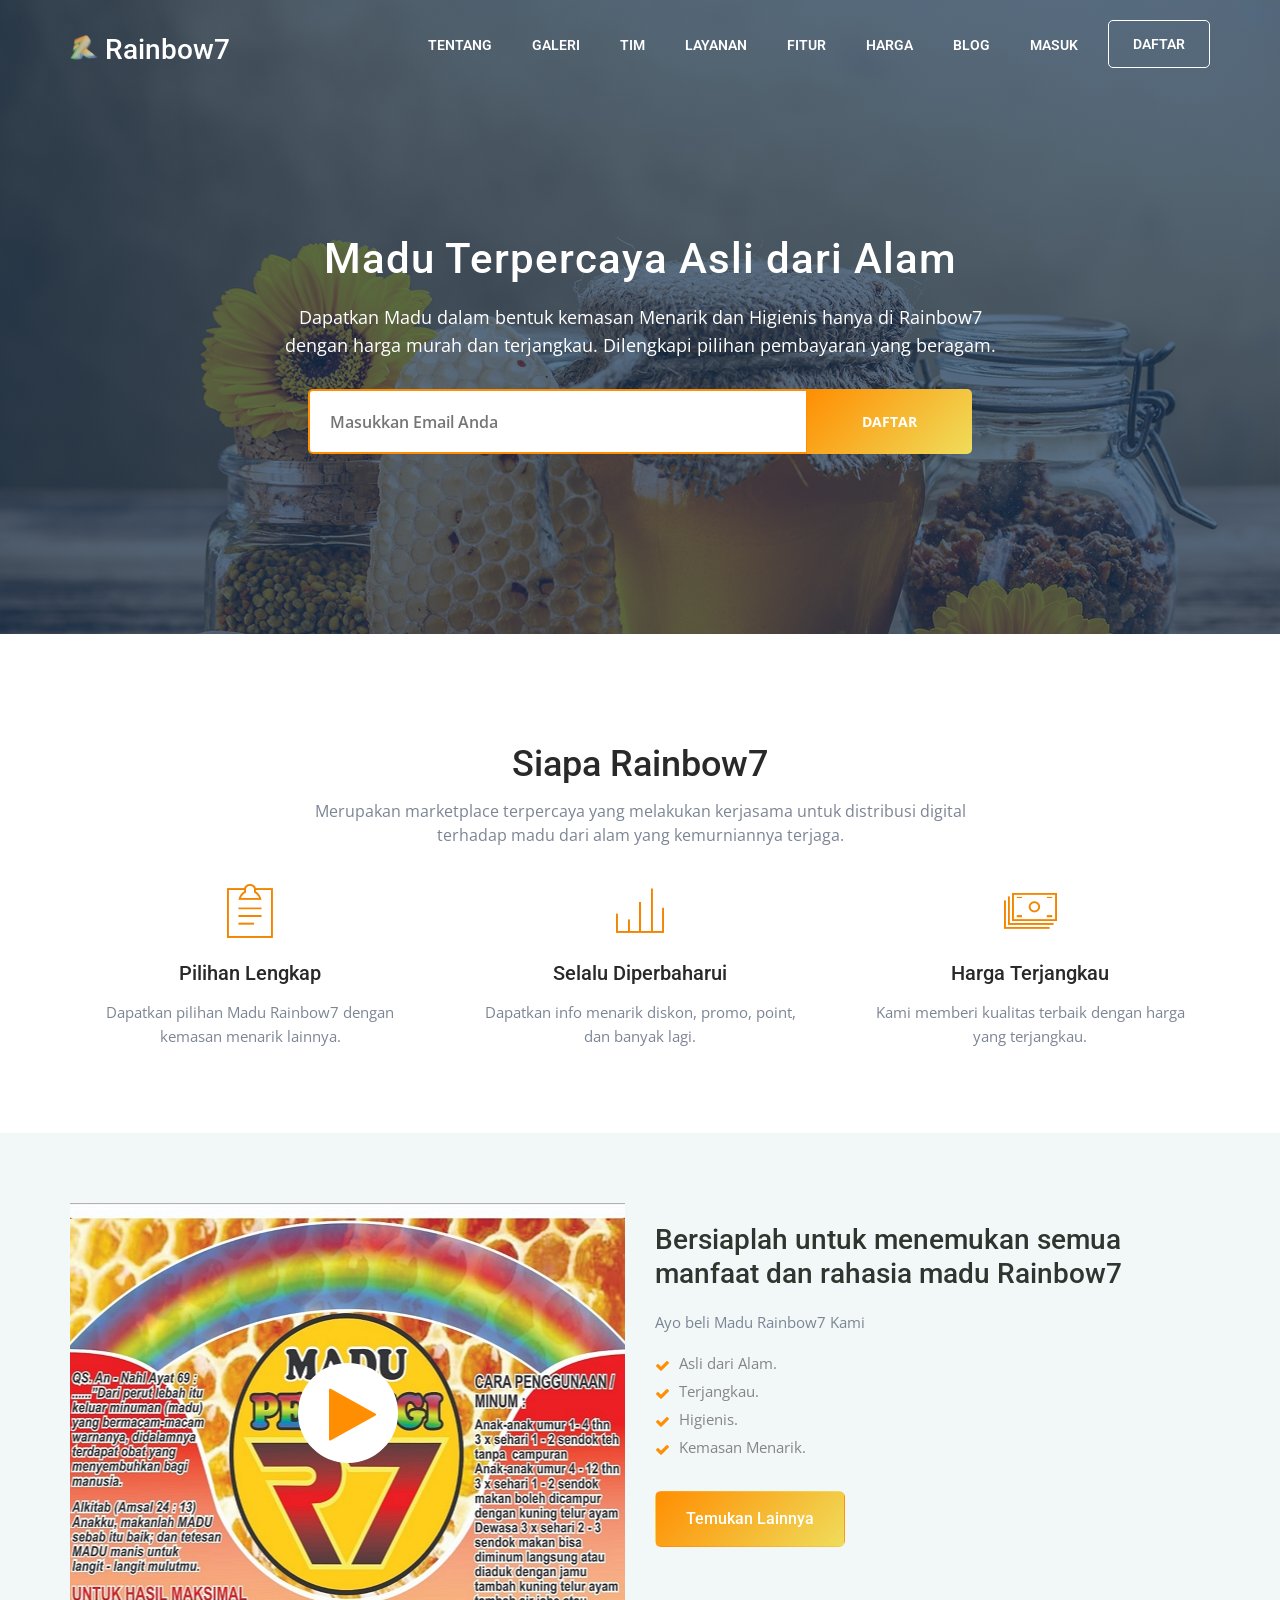
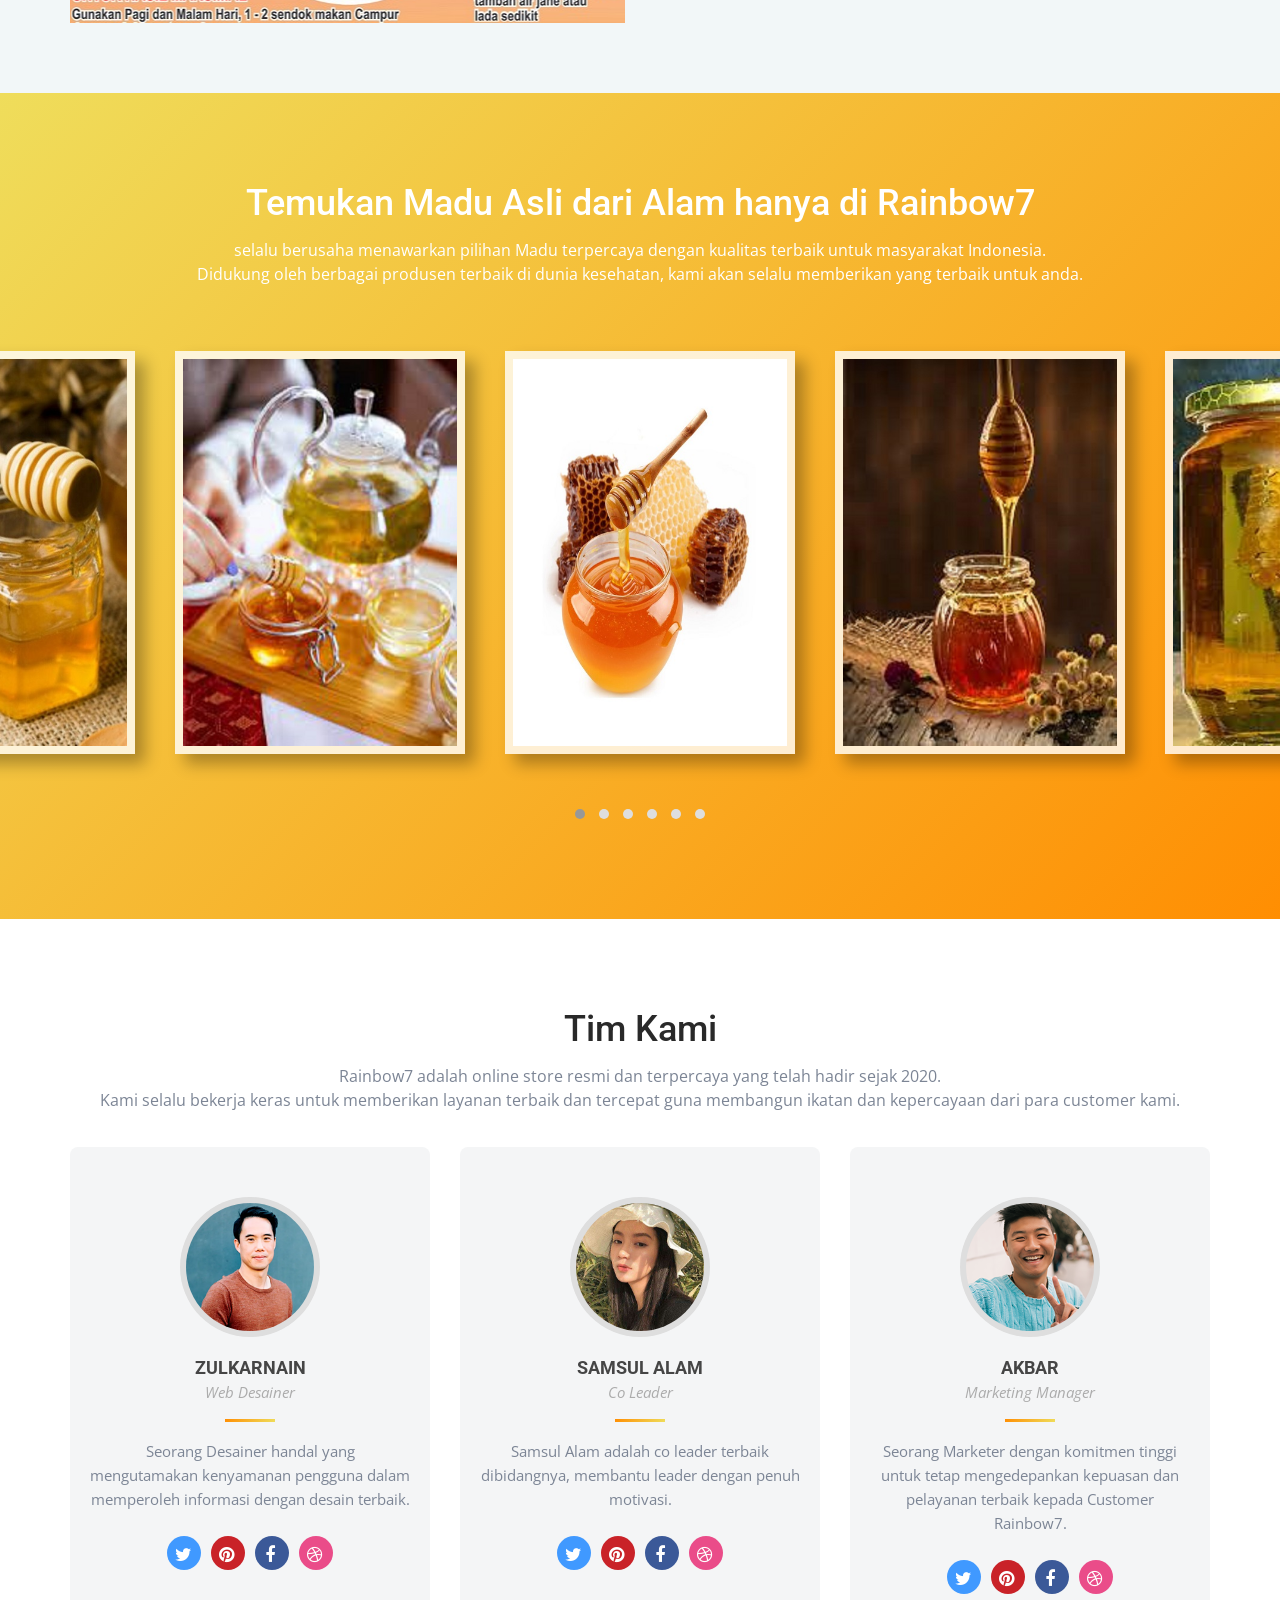
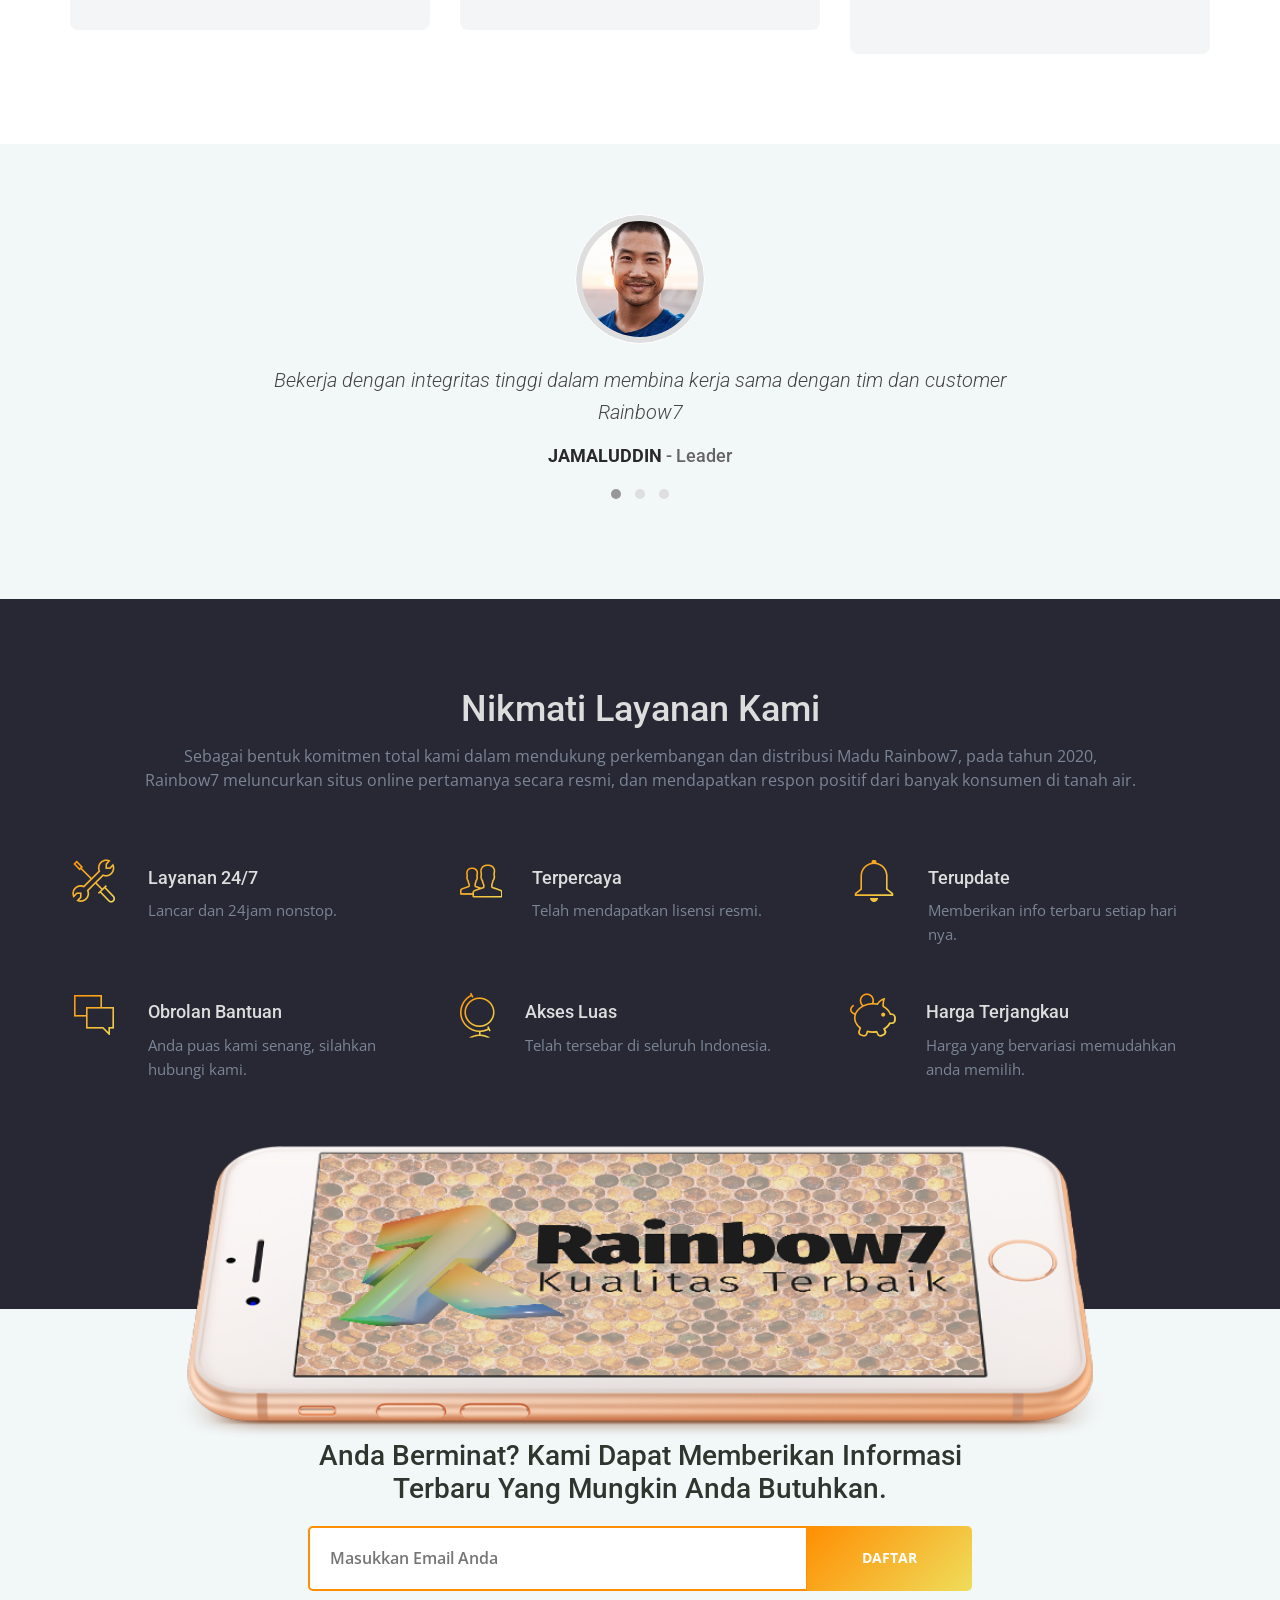
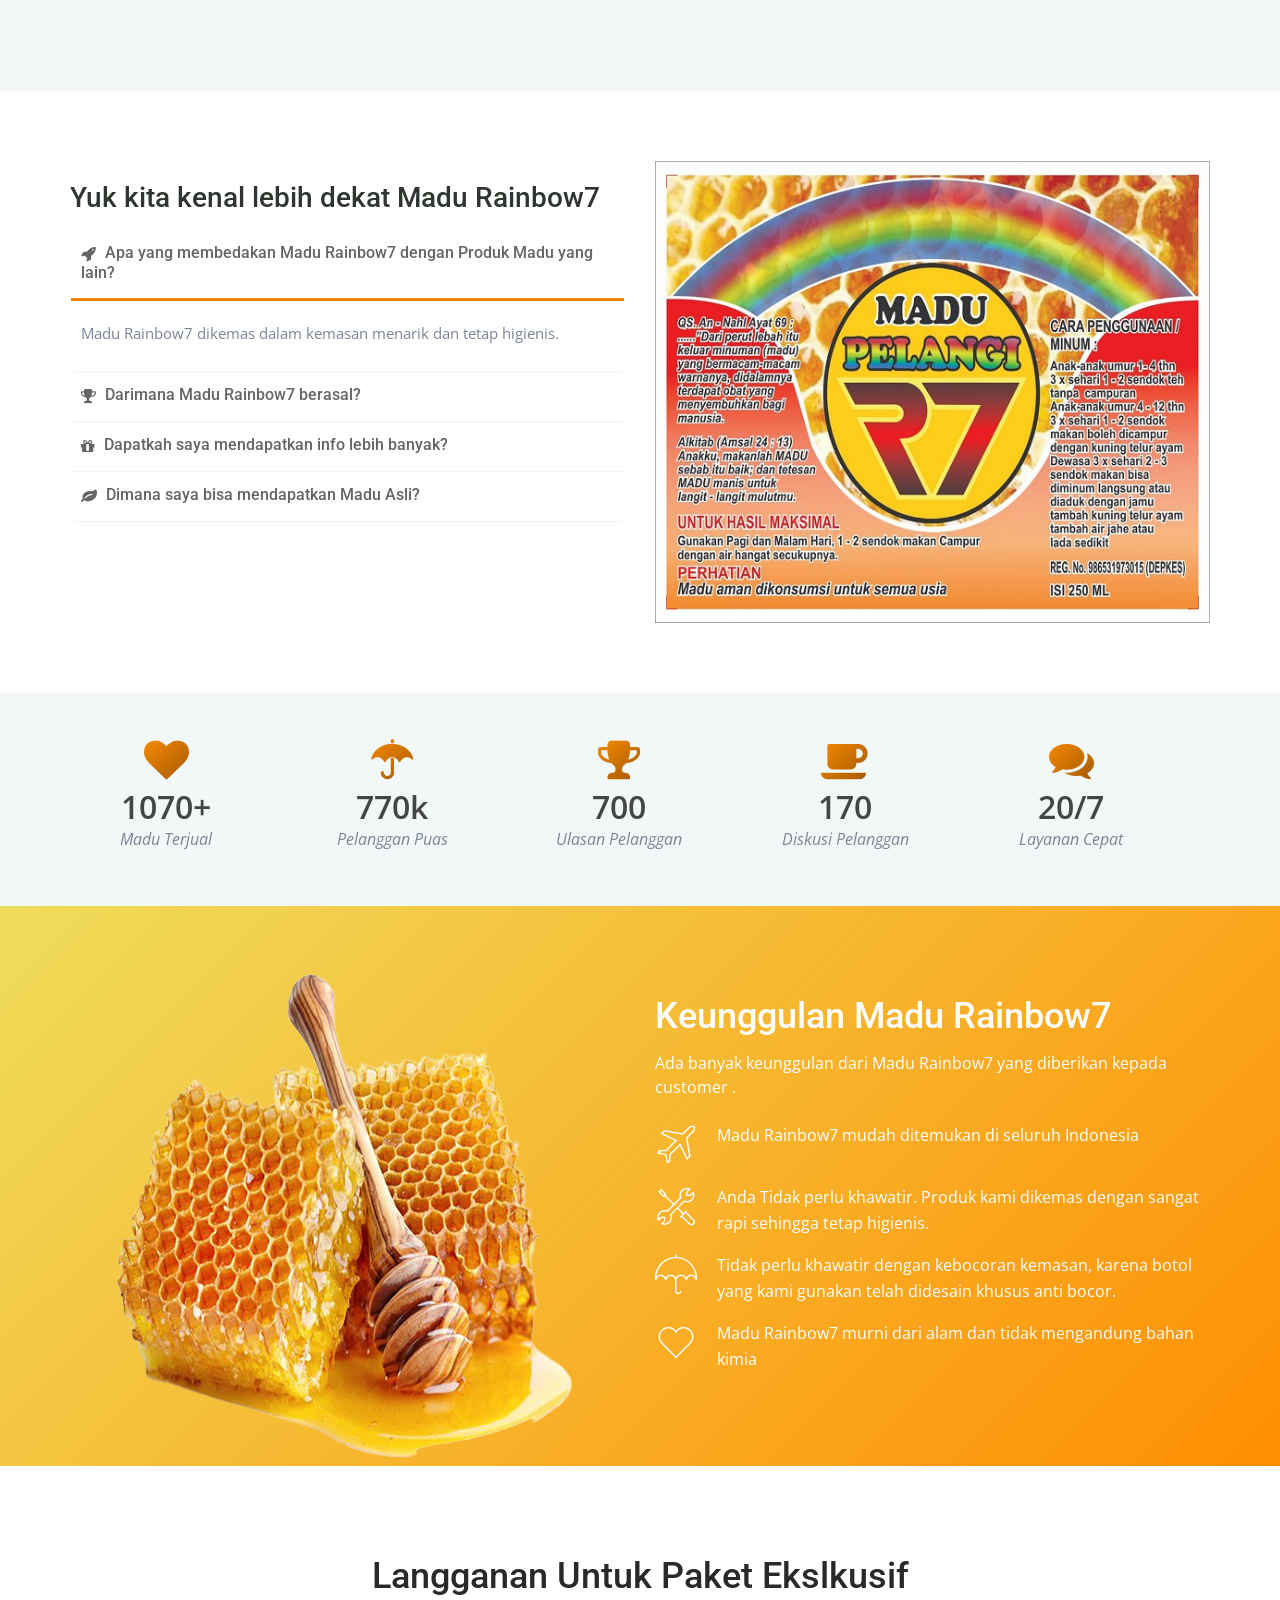
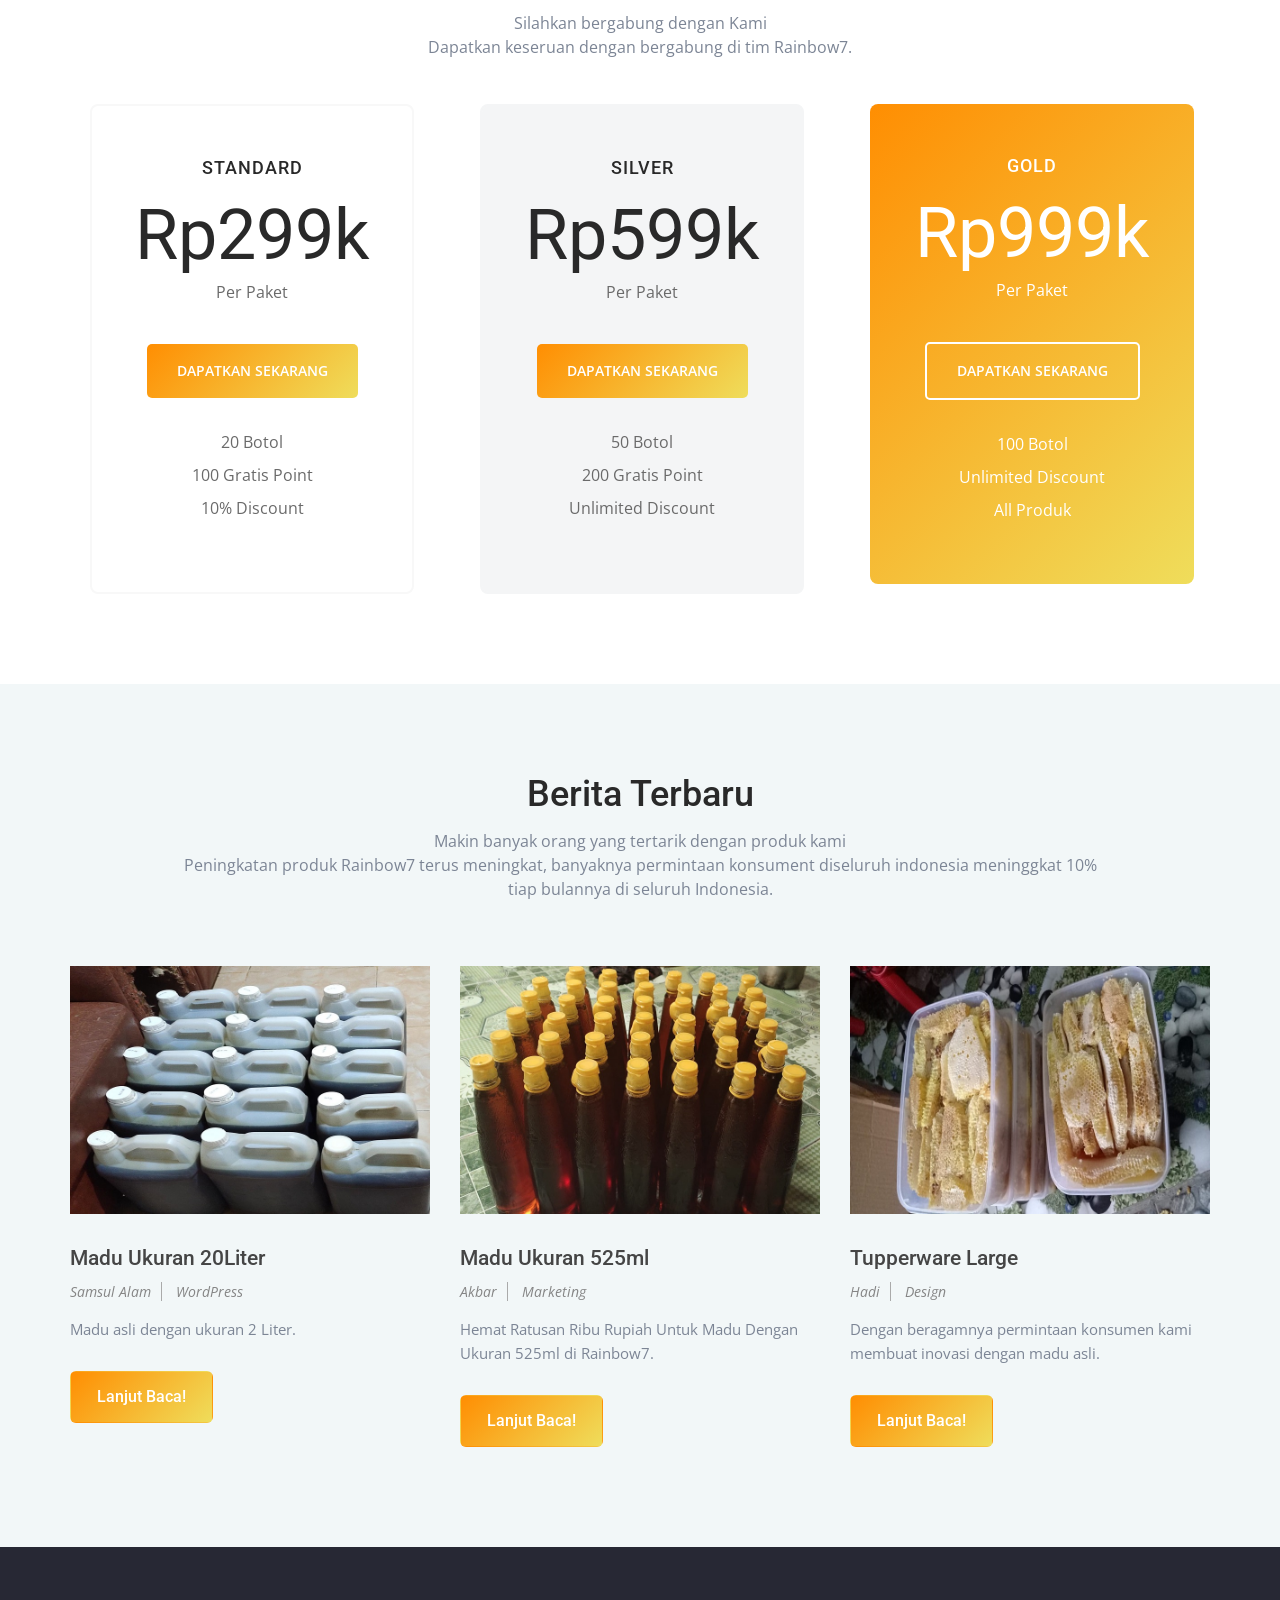
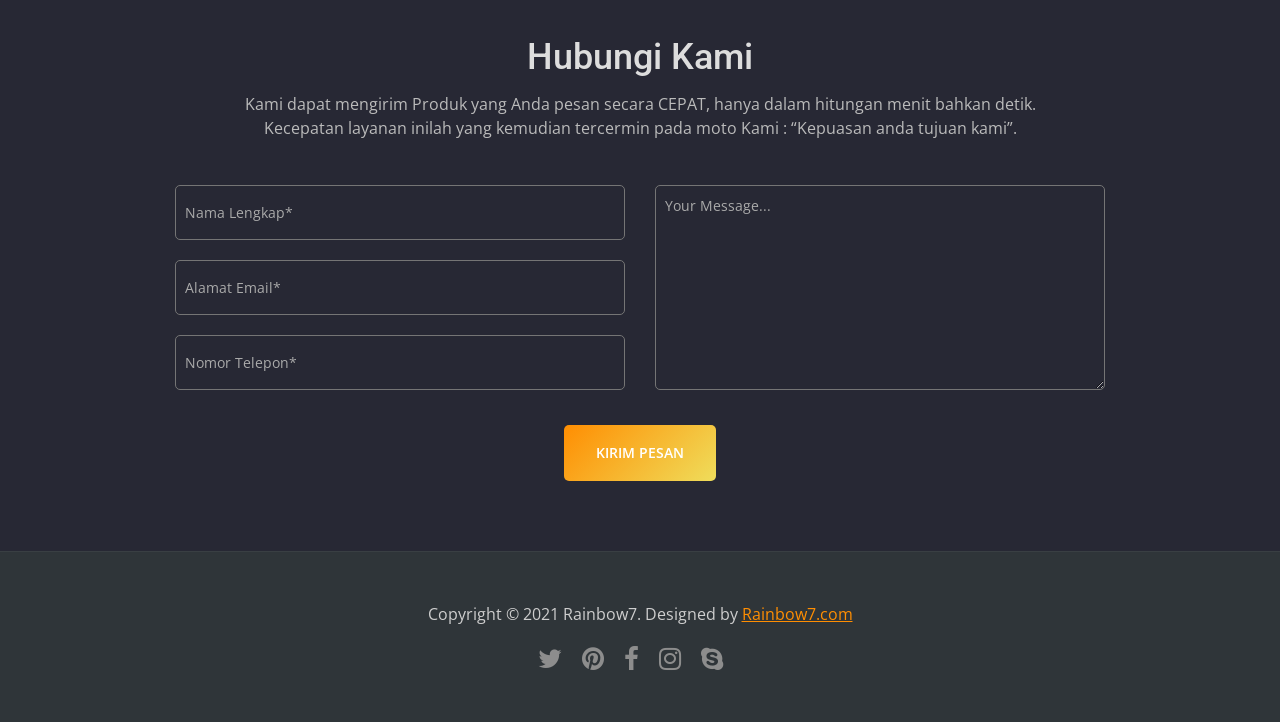
==== commit 27970750: "Perbaiki logo" ====
--- a/index.html
+++ b/index.html
@@ -70,7 +70,7 @@
 					</button>
 
 					<!--logo -->
-					<a href="/" class="navbar-brand" id="logo"><img src="/images/LOGO R7.png" class="logo-lg" id="r7"> Rainbow7</a>
+					<a href="/" class="navbar-brand" id="logo"><img src="/images/logo.png" class="logo-lg" id="r7"> Rainbow7</a>
 
 				</div>
 
